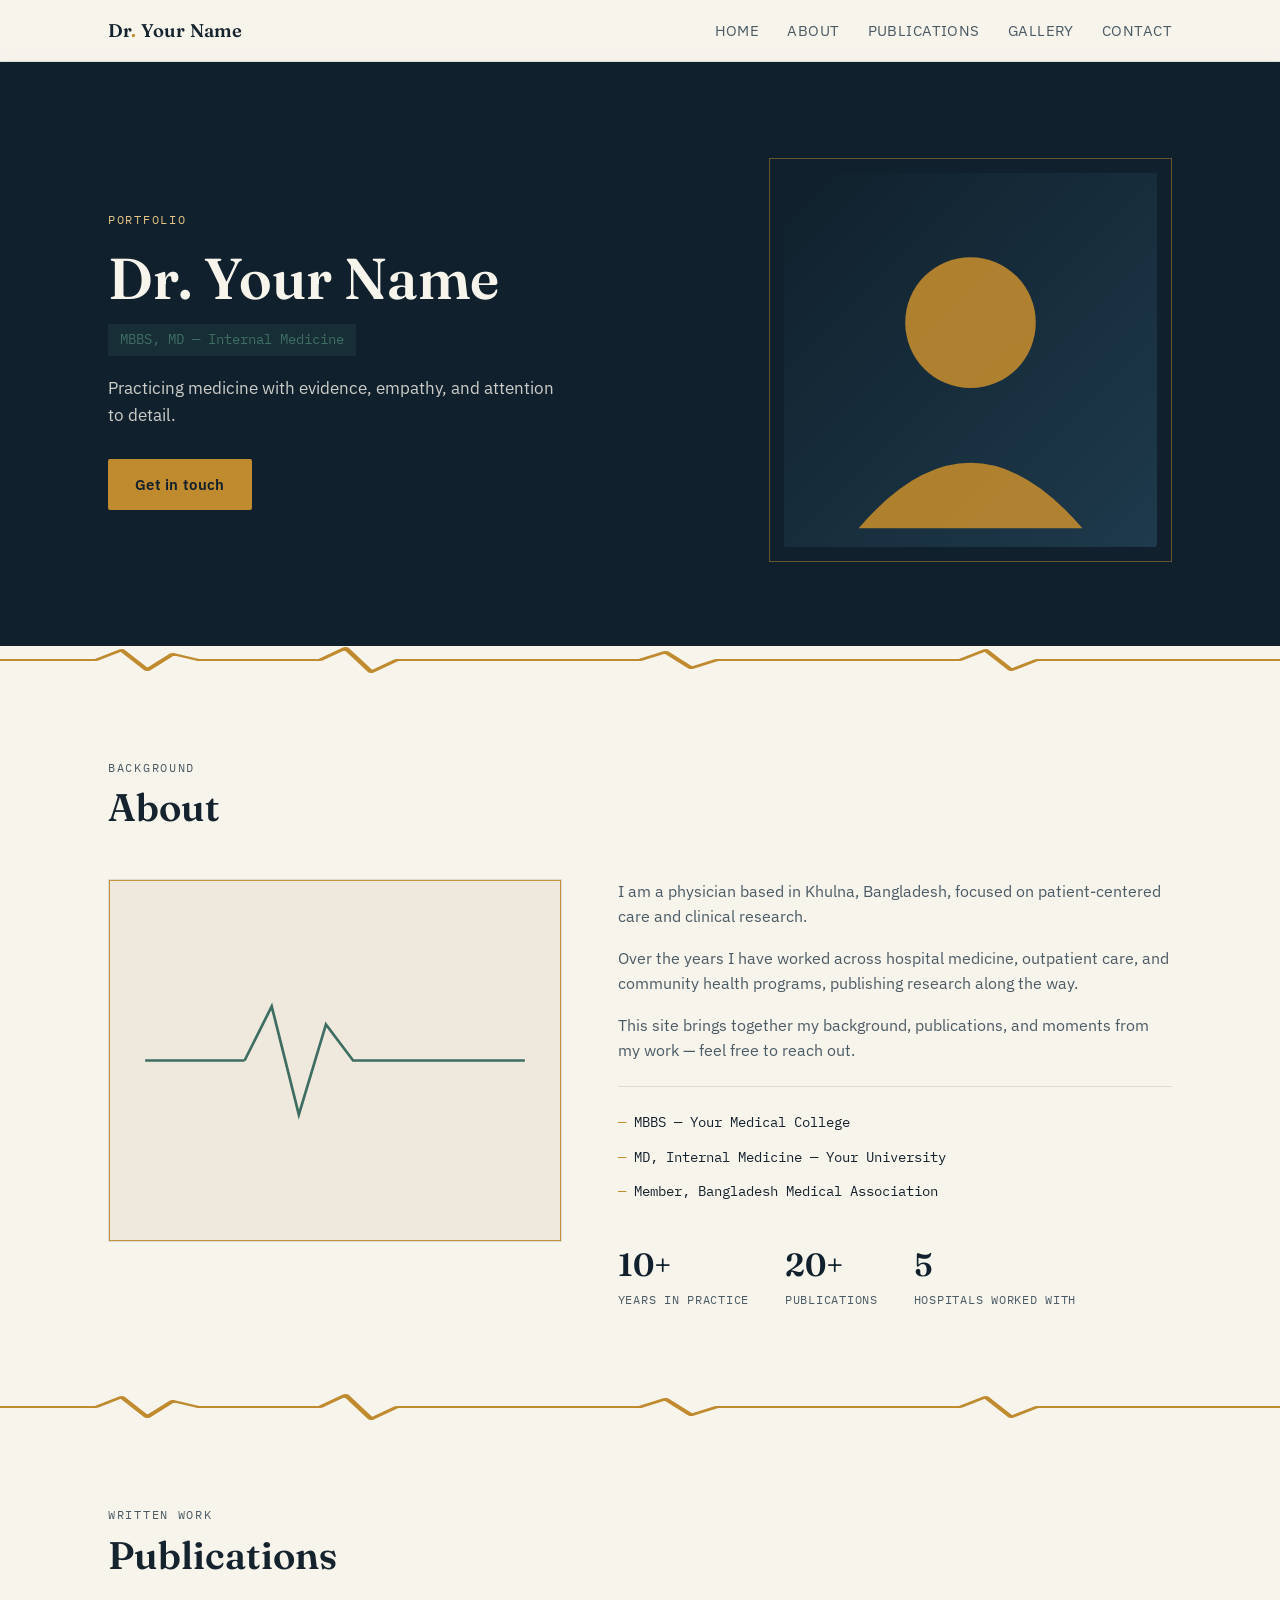
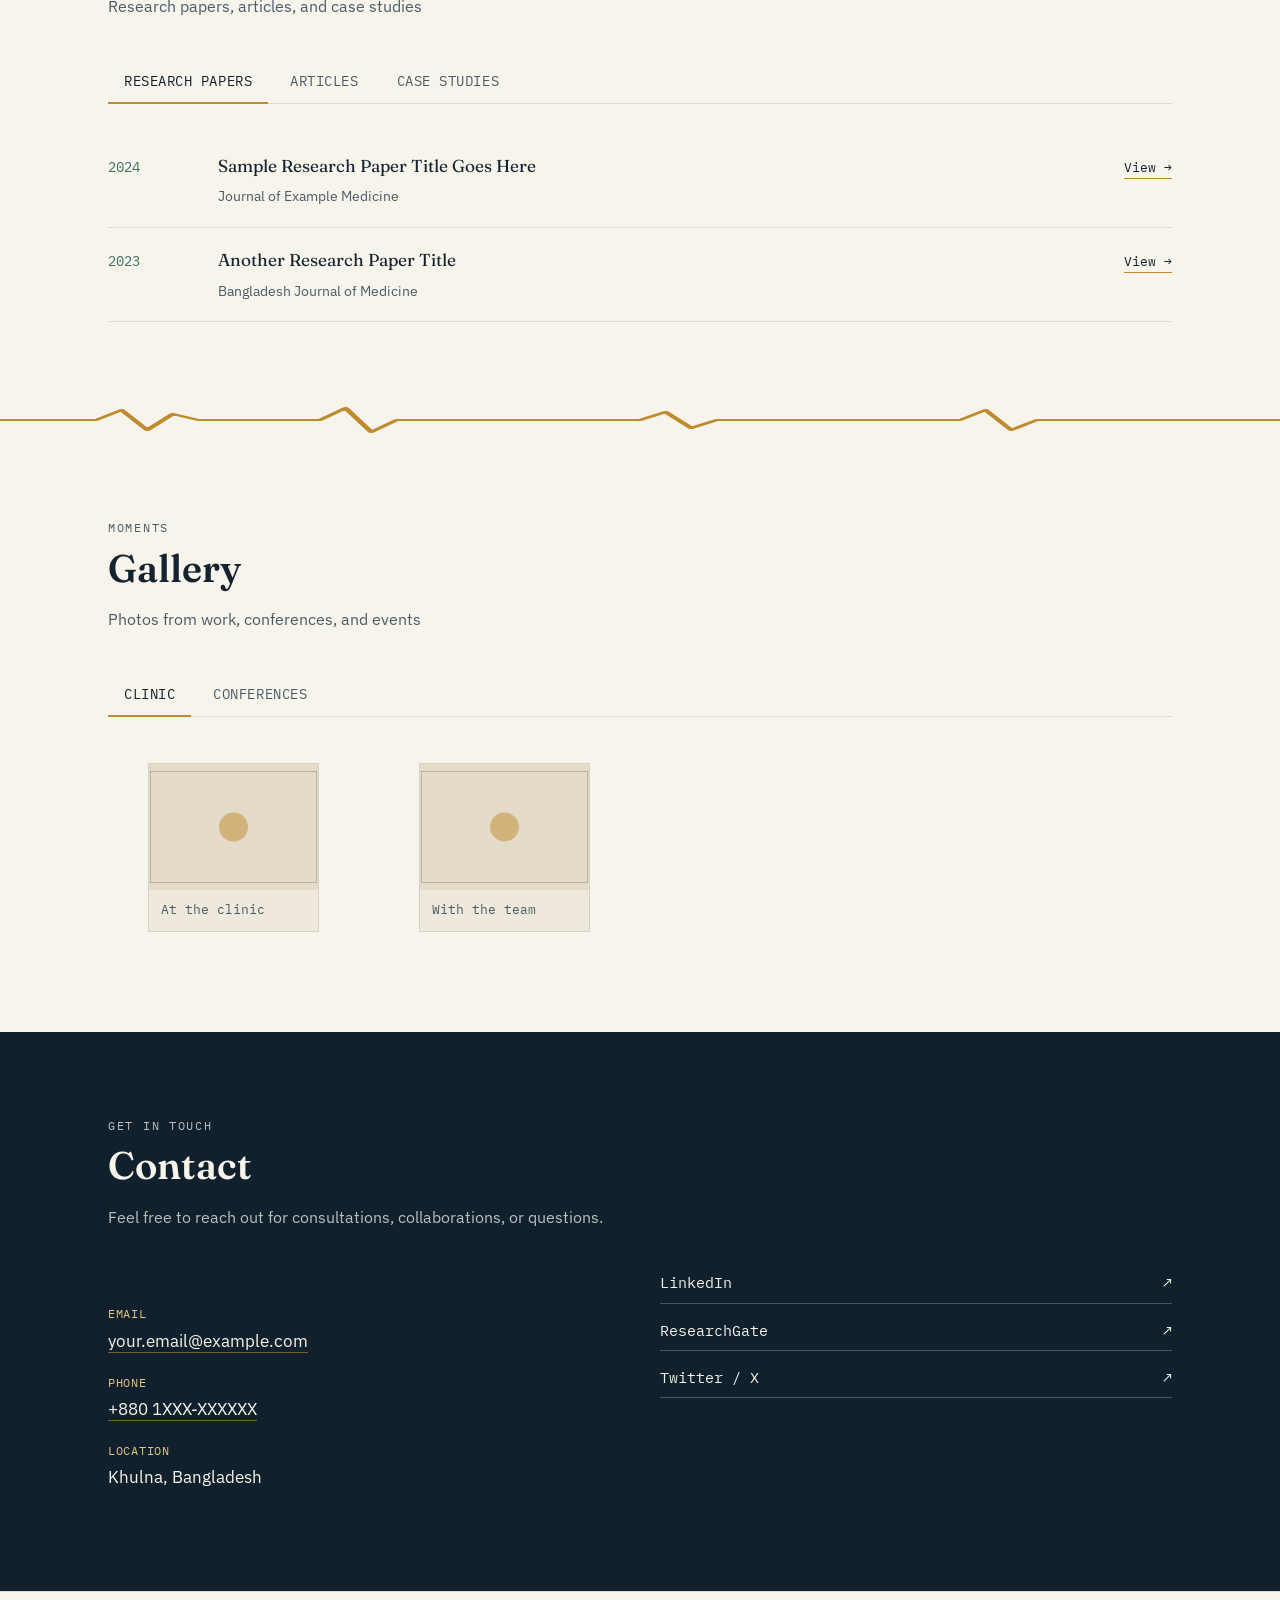
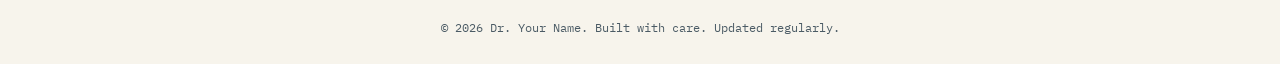
==== index.html @ ea88ba84 "Initial commit" ====
<!DOCTYPE html>
<html lang="en">
<head>
<meta charset="UTF-8">
<meta name="viewport" content="width=device-width, initial-scale=1.0">
<title>Doctor Portfolio</title>
<meta name="description" content="Personal portfolio — physician & researcher.">
<link rel="preconnect" href="https://fonts.googleapis.com">
<link rel="preconnect" href="https://fonts.gstatic.com" crossorigin>
<link href="https://fonts.googleapis.com/css2?family=Fraunces:wght@500;600;700&family=IBM+Plex+Sans:wght@400;500;600&family=IBM+Plex+Mono:wght@400;500&display=swap" rel="stylesheet">
<link rel="stylesheet" href="css/style.css">
</head>
<body>

<header class="site-header">
  <div class="nav-row wrap">
    <a href="#home" class="brand" id="brand-link">Dr<span>.</span> Portfolio</a>
    <button class="nav-toggle" id="nav-toggle" aria-label="Toggle menu">☰ Menu</button>
    <nav class="main-nav" id="main-nav">
      <ul id="main-nav-list"></ul>
    </nav>
  </div>
</header>

<main>

  <!-- HERO -->
  <section class="hero" id="home">
    <div class="wrap">
      <div>
        <p class="hero-eyebrow" id="hero-eyebrow"></p>
        <h1 id="hero-name"></h1>
        <span class="role" id="hero-role"></span>
        <p class="tagline" id="hero-tagline"></p>
        <a class="btn btn-gold" id="hero-cta" href="#contact"></a>
      </div>
      <div class="hero-photo-frame">
        <img id="hero-photo" src="" alt="">
      </div>
    </div>
  </section>
  <div class="ecg-slot"></div>

  <!-- ABOUT -->
  <section id="about">
    <div class="wrap">
      <div class="section-head">
        <p class="section-eyebrow">Background</p>
        <h2 id="about-heading"></h2>
      </div>
      <div class="about-grid">
        <img class="about-photo" id="about-photo" src="" alt="">
        <div>
          <div class="about-text" id="about-text"></div>
          <ul class="credentials" id="about-credentials"></ul>
          <div class="stats-row" id="about-stats"></div>
        </div>
      </div>
    </div>
  </section>
  <div class="ecg-slot"></div>

  <!-- PUBLICATIONS -->
  <section id="publications">
    <div class="wrap">
      <div class="section-head">
        <p class="section-eyebrow">Written work</p>
        <h2 id="publications-heading"></h2>
        <p id="publications-subheading"></p>
      </div>
      <div class="tabs" id="publications-tabs"></div>
      <div id="publications-panels"></div>
    </div>
  </section>
  <div class="ecg-slot"></div>

  <!-- GALLERY -->
  <section id="gallery">
    <div class="wrap">
      <div class="section-head">
        <p class="section-eyebrow">Moments</p>
        <h2 id="gallery-heading"></h2>
        <p id="gallery-subheading"></p>
      </div>
      <div class="tabs" id="gallery-tabs"></div>
      <div id="gallery-panels"></div>
    </div>
  </section>

  <!-- CONTACT -->
  <section class="contact-section" id="contact">
    <div class="wrap">
      <div class="section-head">
        <p class="section-eyebrow">Get in touch</p>
        <h2 id="contact-heading"></h2>
        <p id="contact-subheading"></p>
      </div>
      <div class="contact-grid">
        <dl class="contact-block" id="contact-details"></dl>
        <div class="social-links" id="contact-links"></div>
      </div>
    </div>
  </section>

</main>

<footer class="site-footer">
  <div class="wrap" id="footer-note"></div>
</footer>

<script src="js/content.js"></script>
<script src="js/main.js"></script>
</body>
</html>
---- css/style.css ----
/* ===================================================================
   TOKENS
   =================================================================== */
:root {
  --paper: #F7F4EC;
  --paper-dim: #EFE9DD;
  --ink: #14232E;
  --ink-soft: #4B5B65;
  --night: #10202C;
  --night-soft: #1E3A4C;
  --gold: #C08A2E;
  --gold-soft: #E4C486;
  --sage: #3E6E63;
  --line: rgba(20, 35, 46, 0.12);

  --font-display: "Fraunces", Georgia, "Times New Roman", serif;
  --font-body: "IBM Plex Sans", "Segoe UI", sans-serif;
  --font-mono: "IBM Plex Mono", "Courier New", monospace;

  --max-w: 1120px;
  --radius: 2px;
}

@media (prefers-reduced-motion: reduce) {
  * { animation-duration: 0.01ms !important; animation-iteration-count: 1 !important; transition-duration: 0.01ms !important; }
}

* { box-sizing: border-box; }
html { scroll-behavior: smooth; }
body {
  margin: 0;
  background: var(--paper);
  color: var(--ink);
  font-family: var(--font-body);
  font-size: 16px;
  line-height: 1.6;
}

img { max-width: 100%; display: block; }
a { color: inherit; }

.wrap {
  max-width: var(--max-w);
  margin: 0 auto;
  padding: 0 28px;
}

:focus-visible {
  outline: 2px solid var(--gold);
  outline-offset: 3px;
}

/* ===================================================================
   ECG SIGNATURE MOTIF (used as section divider)
   =================================================================== */
.ecg-divider {
  width: 100%;
  height: 28px;
  display: block;
}
.ecg-divider path {
  fill: none;
  stroke: var(--gold);
  stroke-width: 2;
  stroke-linecap: round;
  stroke-linejoin: round;
}

/* ===================================================================
   HEADER / NAV
   =================================================================== */
header.site-header {
  position: sticky;
  top: 0;
  z-index: 50;
  background: rgba(247, 244, 236, 0.92);
  backdrop-filter: blur(6px);
  border-bottom: 1px solid var(--line);
}
.nav-row {
  display: flex;
  align-items: center;
  justify-content: space-between;
  padding: 16px 28px;
}
.brand {
  font-family: var(--font-display);
  font-size: 1.15rem;
  font-weight: 600;
  letter-spacing: 0.01em;
  text-decoration: none;
  color: var(--ink);
}
.brand span { color: var(--gold); }

nav.main-nav ul {
  list-style: none;
  display: flex;
  gap: 28px;
  margin: 0;
  padding: 0;
}
nav.main-nav a {
  text-decoration: none;
  font-size: 0.92rem;
  letter-spacing: 0.03em;
  text-transform: uppercase;
  color: var(--ink-soft);
  position: relative;
  padding-bottom: 4px;
}
nav.main-nav a:hover,
nav.main-nav a:focus-visible {
  color: var(--ink);
}
nav.main-nav a::after {
  content: "";
  position: absolute;
  left: 0; right: 100%;
  bottom: 0;
  height: 2px;
  background: var(--gold);
  transition: right 0.25s ease;
}
nav.main-nav a:hover::after,
nav.main-nav a:focus-visible::after { right: 0; }

.nav-toggle {
  display: none;
  background: none;
  border: 1px solid var(--line);
  border-radius: var(--radius);
  padding: 8px 10px;
  font-family: var(--font-mono);
  cursor: pointer;
}

@media (max-width: 760px) {
  nav.main-nav { display: none; width: 100%; }
  nav.main-nav.open { display: block; }
  nav.main-nav ul { flex-direction: column; gap: 4px; padding: 12px 0; }
  .nav-row { flex-wrap: wrap; }
  .nav-toggle { display: inline-block; }
}

/* ===================================================================
   HERO
   =================================================================== */
.hero {
  background: var(--night);
  color: var(--paper);
  padding: 96px 0 84px;
  position: relative;
  overflow: hidden;
}
.hero .wrap {
  display: grid;
  grid-template-columns: 1.2fr 0.8fr;
  gap: 56px;
  align-items: center;
}
.hero-eyebrow {
  font-family: var(--font-mono);
  text-transform: uppercase;
  letter-spacing: 0.14em;
  font-size: 0.78rem;
  color: var(--gold-soft);
  margin: 0 0 18px;
}
.hero h1 {
  font-family: var(--font-display);
  font-size: clamp(2.4rem, 5vw, 3.6rem);
  line-height: 1.08;
  margin: 0 0 14px;
  font-weight: 600;
}
.hero .role {
  font-family: var(--font-mono);
  color: var(--sage);
  background: rgba(62, 110, 99, 0.18);
  display: inline-block;
  padding: 5px 12px;
  border-radius: var(--radius);
  font-size: 0.85rem;
  margin-bottom: 18px;
}
.hero p.tagline {
  font-size: 1.08rem;
  color: rgba(247, 244, 236, 0.82);
  max-width: 46ch;
  margin: 0 0 30px;
}
.btn {
  display: inline-block;
  font-family: var(--font-body);
  font-weight: 600;
  font-size: 0.92rem;
  letter-spacing: 0.02em;
  padding: 13px 26px;
  border-radius: var(--radius);
  text-decoration: none;
  border: 1px solid transparent;
  cursor: pointer;
  transition: transform 0.15s ease, background 0.15s ease;
}
.btn:hover { transform: translateY(-1px); }
.btn-gold {
  background: var(--gold);
  color: var(--night);
}
.btn-gold:hover { background: var(--gold-soft); }
.btn-outline {
  background: transparent;
  border-color: rgba(247,244,236,0.4);
  color: var(--paper);
}
.btn-outline:hover { border-color: var(--gold); color: var(--gold-soft); }

.hero-photo-frame {
  border: 1px solid rgba(192, 138, 46, 0.5);
  padding: 14px;
  position: relative;
}
.hero-photo-frame img { border-radius: var(--radius); width: 100%; }

/* ===================================================================
   SECTION SCAFFOLDING
   =================================================================== */
section { padding: 84px 0; }
.section-head { margin-bottom: 40px; max-width: 60ch; }
.section-eyebrow {
  font-family: var(--font-mono);
  text-transform: uppercase;
  letter-spacing: 0.14em;
  font-size: 0.76rem;
  color: var(--sage);
  margin: 0 0 10px;
}
.section-head h2 {
  font-family: var(--font-display);
  font-size: clamp(1.8rem, 3.4vw, 2.4rem);
  margin: 0 0 8px;
  font-weight: 600;
}
.section-head p { color: var(--ink-soft); margin: 0; }

/* ===================================================================
   ABOUT
   =================================================================== */
.about-grid {
  display: grid;
  grid-template-columns: 0.9fr 1.1fr;
  gap: 56px;
  align-items: start;
}
.about-photo { border: 1px solid var(--line); }
.about-text p { margin: 0 0 16px; color: var(--ink-soft); }
.credentials {
  list-style: none;
  margin: 22px 0 0;
  padding: 18px 0 0;
  border-top: 1px solid var(--line);
}
.credentials li {
  font-family: var(--font-mono);
  font-size: 0.88rem;
  padding: 6px 0;
  color: var(--ink);
}
.credentials li::before { content: "— "; color: var(--gold); }

.stats-row {
  display: flex;
  gap: 36px;
  margin-top: 30px;
  flex-wrap: wrap;
}
.stat .value {
  font-family: var(--font-display);
  font-size: 2rem;
  color: var(--night);
  font-weight: 600;
}
.stat .label {
  font-family: var(--font-mono);
  font-size: 0.76rem;
  text-transform: uppercase;
  letter-spacing: 0.06em;
  color: var(--ink-soft);
}

@media (max-width: 760px) {
  .about-grid, .hero .wrap { grid-template-columns: 1fr; }
  .hero-photo-frame { max-width: 280px; }
}

/* ===================================================================
   TABS (used for Publications + Gallery)
   =================================================================== */
.tabs {
  display: flex;
  gap: 6px;
  flex-wrap: wrap;
  border-bottom: 1px solid var(--line);
  margin-bottom: 30px;
}
.tab-btn {
  font-family: var(--font-mono);
  font-size: 0.85rem;
  text-transform: uppercase;
  letter-spacing: 0.04em;
  background: none;
  border: none;
  padding: 12px 16px;
  cursor: pointer;
  color: var(--ink-soft);
  border-bottom: 2px solid transparent;
  margin-bottom: -1px;
}
.tab-btn:hover { color: var(--ink); }
.tab-btn.active {
  color: var(--night);
  border-bottom-color: var(--gold);
}
.tab-panel { display: none; }
.tab-panel.active { display: block; animation: fadeIn 0.35s ease; }
@keyframes fadeIn { from { opacity: 0; transform: translateY(6px);} to { opacity: 1; transform: translateY(0);} }

/* ===================================================================
   PUBLICATIONS LIST
   =================================================================== */
.pub-list { list-style: none; margin: 0; padding: 0; }
.pub-item {
  display: grid;
  grid-template-columns: 90px 1fr auto;
  gap: 20px;
  align-items: baseline;
  padding: 18px 0;
  border-bottom: 1px solid var(--line);
}
.pub-year { font-family: var(--font-mono); color: var(--sage); font-size: 0.9rem; }
.pub-title { font-family: var(--font-display); font-size: 1.08rem; margin: 0 0 4px; }
.pub-journal { color: var(--ink-soft); font-size: 0.88rem; }
.pub-link {
  font-family: var(--font-mono);
  font-size: 0.8rem;
  text-decoration: none;
  color: var(--night);
  border-bottom: 1px solid var(--gold);
  white-space: nowrap;
}
@media (max-width: 620px) {
  .pub-item { grid-template-columns: 1fr; gap: 4px; }
}

/* ===================================================================
   GALLERY
   =================================================================== */
.gallery-grid {
  display: grid;
  grid-template-columns: repeat(auto-fill, minmax(230px, 1fr));
  gap: 20px;
}
.gallery-card {
  border: 1px solid var(--line);
  overflow: hidden;
  background: var(--paper-dim);
}
.gallery-card img { aspect-ratio: 4/3; object-fit: cover; width: 100%; }
.gallery-caption {
  font-family: var(--font-mono);
  font-size: 0.8rem;
  padding: 10px 12px;
  color: var(--ink-soft);
}

/* ===================================================================
   CONTACT
   =================================================================== */
.contact-section {
  background: var(--night);
  color: var(--paper);
}
.contact-section .section-eyebrow { color: var(--gold-soft); }
.contact-section .section-head p { color: rgba(247,244,236,0.75); }
.contact-grid {
  display: grid;
  grid-template-columns: 1fr 1fr;
  gap: 40px;
}
.contact-block dt {
  font-family: var(--font-mono);
  font-size: 0.76rem;
  text-transform: uppercase;
  letter-spacing: 0.06em;
  color: var(--gold-soft);
  margin-top: 18px;
}
.contact-block dd {
  margin: 4px 0 0;
  font-size: 1.05rem;
}
.contact-block a { text-decoration: none; border-bottom: 1px solid rgba(192,138,46,0.6); }
.social-links { display: flex; flex-direction: column; gap: 14px; }
.social-links a {
  text-decoration: none;
  font-family: var(--font-mono);
  font-size: 0.95rem;
  color: var(--paper);
  border-bottom: 1px solid rgba(247,244,236,0.25);
  padding-bottom: 8px;
  display: flex;
  justify-content: space-between;
}
.social-links a:hover { border-color: var(--gold); color: var(--gold-soft); }

@media (max-width: 700px) {
  .contact-grid { grid-template-columns: 1fr; }
}

/* ===================================================================
   FOOTER
   =================================================================== */
footer.site-footer {
  padding: 26px 0;
  text-align: center;
  font-family: var(--font-mono);
  font-size: 0.78rem;
  color: var(--ink-soft);
  border-top: 1px solid var(--line);
}
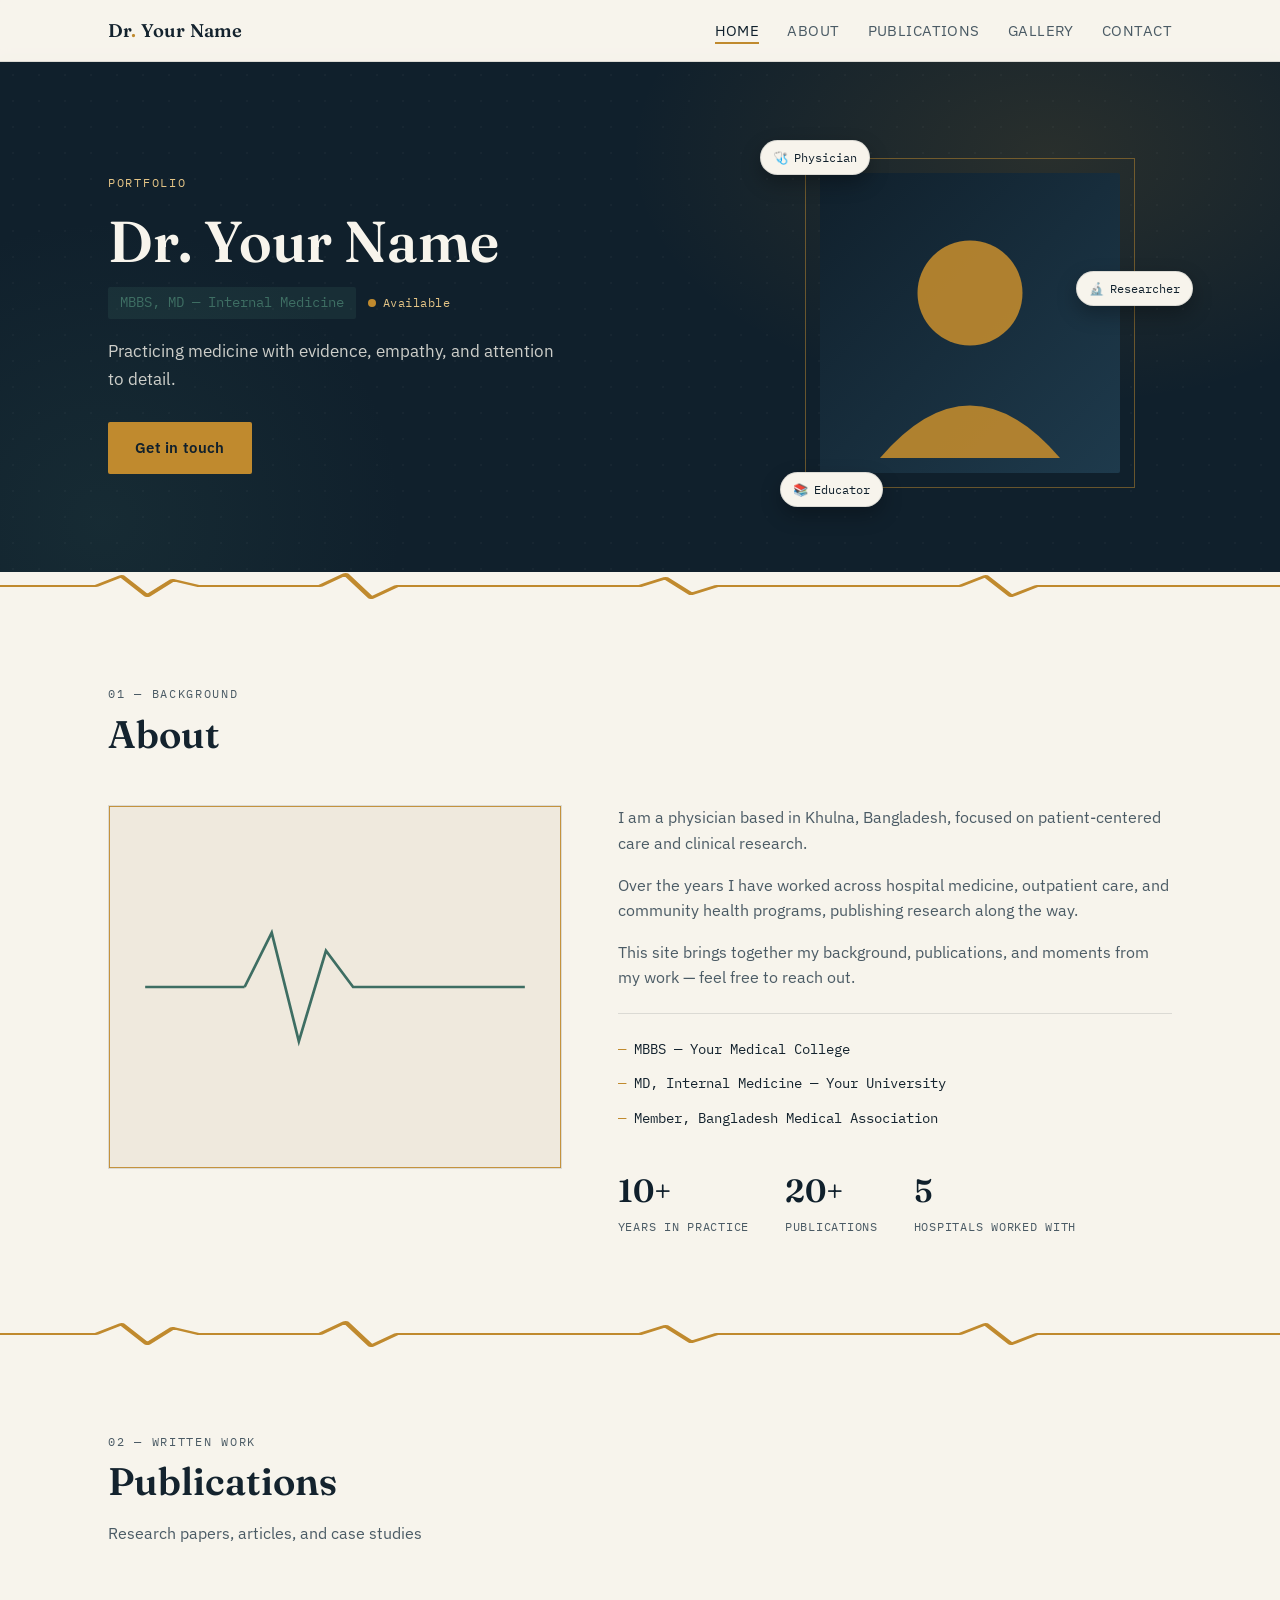
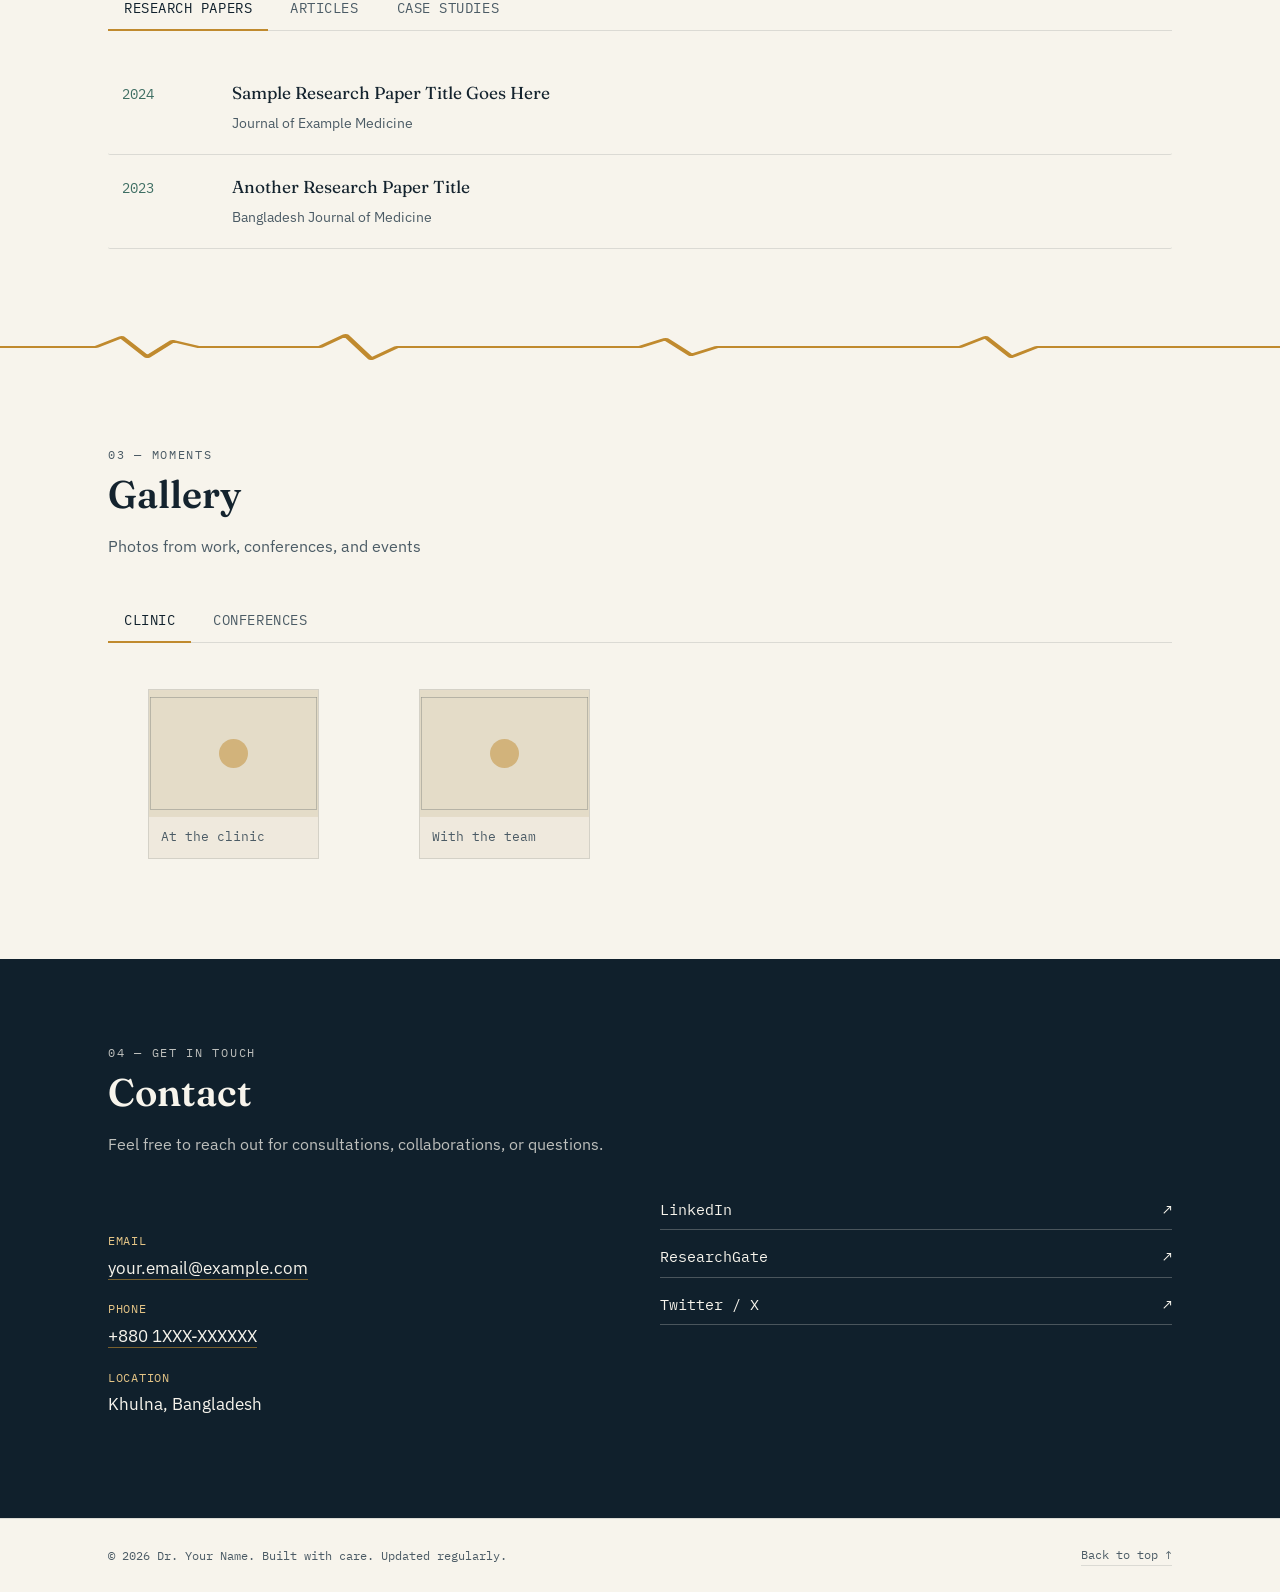
==== commit 0b3334c6: "new batch" ====
--- a/index.html
+++ b/index.html
@@ -7,8 +7,10 @@
 <meta name="description" content="Personal portfolio — physician & researcher.">
 <link rel="preconnect" href="https://fonts.googleapis.com">
 <link rel="preconnect" href="https://fonts.gstatic.com" crossorigin>
-<link href="https://fonts.googleapis.com/css2?family=Fraunces:wght@500;600;700&family=IBM+Plex+Sans:wght@400;500;600&family=IBM+Plex+Mono:wght@400;500&display=swap" rel="stylesheet">
+<link href="https://fonts.googleapis.com/css2?family=Fraunces:wght@500;600;700&family=Space+Grotesk:wght@500;600;700&family=IBM+Plex+Sans:wght@400;500;600&family=IBM+Plex+Mono:wght@400;500&display=swap" rel="stylesheet">
 <link rel="stylesheet" href="css/style.css">
+<script src="js/content.js"></script>
+<script src="js/themes.js"></script>
 </head>
 <body>
 
@@ -30,12 +32,16 @@
       <div>
         <p class="hero-eyebrow" id="hero-eyebrow"></p>
         <h1 id="hero-name"></h1>
-        <span class="role" id="hero-role"></span>
+        <div class="role-row">
+          <span class="role" id="hero-role"></span>
+          <span class="status-pill"><span class="status-dot"></span><span id="hero-status"></span></span>
+        </div>
         <p class="tagline" id="hero-tagline"></p>
         <a class="btn btn-gold" id="hero-cta" href="#contact"></a>
       </div>
       <div class="hero-photo-frame">
         <img id="hero-photo" src="" alt="">
+        <div class="hero-badges" id="hero-badges"></div>
       </div>
     </div>
   </section>
@@ -105,10 +111,12 @@
 </main>
 
 <footer class="site-footer">
-  <div class="wrap" id="footer-note"></div>
+  <div class="wrap footer-row">
+    <span id="footer-note"></span>
+    <a href="#home" class="back-to-top">Back to top ↑</a>
+  </div>
 </footer>
 
-<script src="js/content.js"></script>
 <script src="js/main.js"></script>
 </body>
 </html>
--- a/css/style.css
+++ b/css/style.css
@@ -124,6 +124,8 @@
 }
 nav.main-nav a:hover::after,
 nav.main-nav a:focus-visible::after { right: 0; }
+nav.main-nav a.active { color: var(--night); }
+nav.main-nav a.active::after { right: 0; background: var(--gold); }
 
 .nav-toggle {
   display: none;
@@ -147,12 +149,25 @@
    HERO
    =================================================================== */
 .hero {
-  background: var(--night);
+  background:
+    radial-gradient(ellipse 700px 420px at 82% 18%, rgba(192,138,46,0.14), transparent 60%),
+    radial-gradient(ellipse 500px 500px at 8% 90%, rgba(62,110,99,0.14), transparent 60%),
+    var(--night);
   color: var(--paper);
   padding: 96px 0 84px;
   position: relative;
   overflow: hidden;
 }
+.hero::before {
+  content: "";
+  position: absolute;
+  inset: 0;
+  background-image: radial-gradient(rgba(247,244,236,0.06) 1px, transparent 1px);
+  background-size: 26px 26px;
+  pointer-events: none;
+  opacity: 0.5;
+}
+.hero .wrap { position: relative; z-index: 1; }
 .hero .wrap {
   display: grid;
   grid-template-columns: 1.2fr 0.8fr;
@@ -174,6 +189,13 @@
   margin: 0 0 14px;
   font-weight: 600;
 }
+.role-row {
+  display: flex;
+  align-items: center;
+  gap: 12px;
+  flex-wrap: wrap;
+  margin-bottom: 18px;
+}
 .hero .role {
   font-family: var(--font-mono);
   color: var(--sage);
@@ -182,7 +204,28 @@
   padding: 5px 12px;
   border-radius: var(--radius);
   font-size: 0.85rem;
-  margin-bottom: 18px;
+}
+.status-pill {
+  display: inline-flex;
+  align-items: center;
+  gap: 7px;
+  font-family: var(--font-mono);
+  font-size: 0.78rem;
+  letter-spacing: 0.04em;
+  color: var(--gold-soft);
+}
+.status-dot {
+  width: 8px;
+  height: 8px;
+  border-radius: 50%;
+  background: var(--gold);
+  box-shadow: 0 0 0 0 rgba(192, 138, 46, 0.6);
+  animation: pulseDot 2s infinite;
+}
+@keyframes pulseDot {
+  0% { box-shadow: 0 0 0 0 rgba(192, 138, 46, 0.55); }
+  70% { box-shadow: 0 0 0 8px rgba(192, 138, 46, 0); }
+  100% { box-shadow: 0 0 0 0 rgba(192, 138, 46, 0); }
 }
 .hero p.tagline {
   font-size: 1.08rem;
@@ -220,8 +263,56 @@
   border: 1px solid rgba(192, 138, 46, 0.5);
   padding: 14px;
   position: relative;
+  margin: 0 auto;
+  max-width: 340px;
 }
 .hero-photo-frame img { border-radius: var(--radius); width: 100%; }
+
+.hero-badges { position: absolute; inset: 0; pointer-events: none; }
+.floating-badge {
+  position: absolute;
+  display: inline-flex;
+  align-items: center;
+  gap: 6px;
+  background: var(--paper);
+  color: var(--night);
+  font-family: var(--font-mono);
+  font-size: 0.76rem;
+  padding: 7px 12px;
+  border-radius: 999px;
+  border: 1px solid var(--line);
+  box-shadow: 0 8px 20px rgba(0,0,0,0.28);
+  animation: floatBadge 4.5s ease-in-out infinite;
+  animation-delay: calc(var(--i) * 0.4s);
+  white-space: nowrap;
+}
+.fb-0 { top: -6%; left: -14%; }
+.fb-1 { top: 34%; right: -18%; }
+.fb-2 { bottom: -6%; left: -8%; }
+.fb-3 { bottom: 30%; right: -20%; }
+@keyframes floatBadge {
+  0%, 100% { transform: translateY(0); }
+  50% { transform: translateY(-8px); }
+}
+@media (max-width: 760px) {
+  .floating-badge { display: none; }
+}
+
+/* ===================================================================
+   SCROLL REVEAL
+   =================================================================== */
+.reveal {
+  opacity: 0;
+  transform: translateY(22px);
+  transition: opacity 0.6s ease, transform 0.6s ease;
+}
+.reveal.reveal-in {
+  opacity: 1;
+  transform: translateY(0);
+}
+@media (prefers-reduced-motion: reduce) {
+  .reveal { opacity: 1; transform: none; transition: none; }
+}
 
 /* ===================================================================
    SECTION SCAFFOLDING
@@ -335,12 +426,19 @@
   grid-template-columns: 90px 1fr auto;
   gap: 20px;
   align-items: baseline;
-  padding: 18px 0;
+  padding: 18px 14px;
   border-bottom: 1px solid var(--line);
+  border-radius: var(--radius);
+  transition: background 0.2s ease, transform 0.2s ease;
+}
+.pub-item:hover {
+  background: var(--paper-dim);
+  transform: translateX(4px);
 }
 .pub-year { font-family: var(--font-mono); color: var(--sage); font-size: 0.9rem; }
 .pub-title { font-family: var(--font-display); font-size: 1.08rem; margin: 0 0 4px; }
 .pub-journal { color: var(--ink-soft); font-size: 0.88rem; }
+.pub-actions { display: flex; gap: 14px; align-items: center; }
 .pub-link {
   font-family: var(--font-mono);
   font-size: 0.8rem;
@@ -349,8 +447,17 @@
   border-bottom: 1px solid var(--gold);
   white-space: nowrap;
 }
+.pub-pdf {
+  background: var(--gold);
+  color: var(--paper);
+  padding: 5px 10px;
+  border-radius: var(--radius);
+  border-bottom: none;
+}
+.pub-pdf:hover { background: var(--gold-soft); }
 @media (max-width: 620px) {
-  .pub-item { grid-template-columns: 1fr; gap: 4px; }
+  .pub-item { grid-template-columns: 1fr; gap: 6px; }
+  .pub-actions { flex-wrap: wrap; }
 }
 
 /* ===================================================================
@@ -365,8 +472,19 @@
   border: 1px solid var(--line);
   overflow: hidden;
   background: var(--paper-dim);
-}
-.gallery-card img { aspect-ratio: 4/3; object-fit: cover; width: 100%; }
+  transition: transform 0.25s ease, box-shadow 0.25s ease;
+}
+.gallery-card:hover {
+  transform: translateY(-5px);
+  box-shadow: 0 14px 26px rgba(16, 32, 44, 0.16);
+}
+.gallery-card img {
+  aspect-ratio: 4/3;
+  object-fit: cover;
+  width: 100%;
+  transition: transform 0.4s ease;
+}
+.gallery-card:hover img { transform: scale(1.05); }
 .gallery-caption {
   font-family: var(--font-mono);
   font-size: 0.8rem;
@@ -423,9 +541,22 @@
    =================================================================== */
 footer.site-footer {
   padding: 26px 0;
-  text-align: center;
   font-family: var(--font-mono);
   font-size: 0.78rem;
   color: var(--ink-soft);
   border-top: 1px solid var(--line);
 }
+.footer-row {
+  display: flex;
+  justify-content: space-between;
+  align-items: center;
+  flex-wrap: wrap;
+  gap: 10px;
+}
+.back-to-top {
+  text-decoration: none;
+  color: var(--ink-soft);
+  border-bottom: 1px solid var(--line);
+  transition: color 0.2s ease, border-color 0.2s ease;
+}
+.back-to-top:hover { color: var(--gold); border-color: var(--gold); }
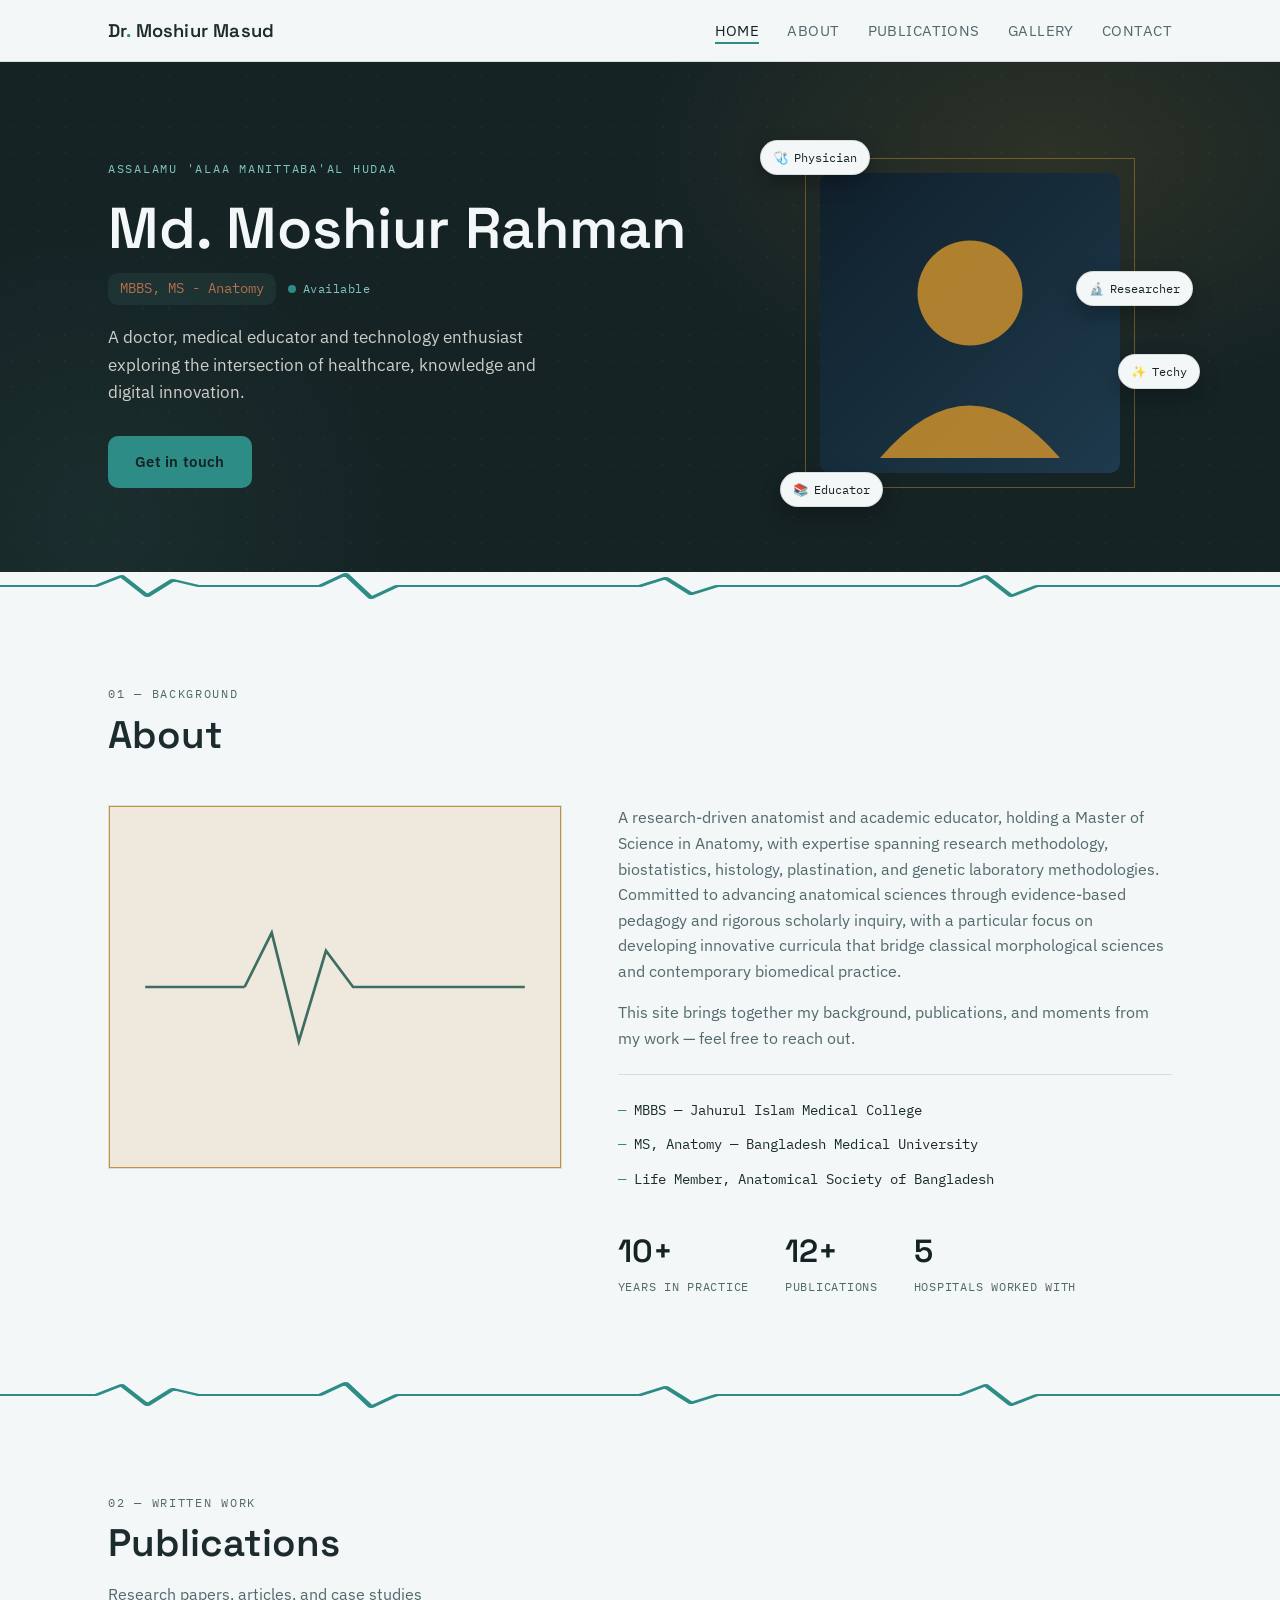
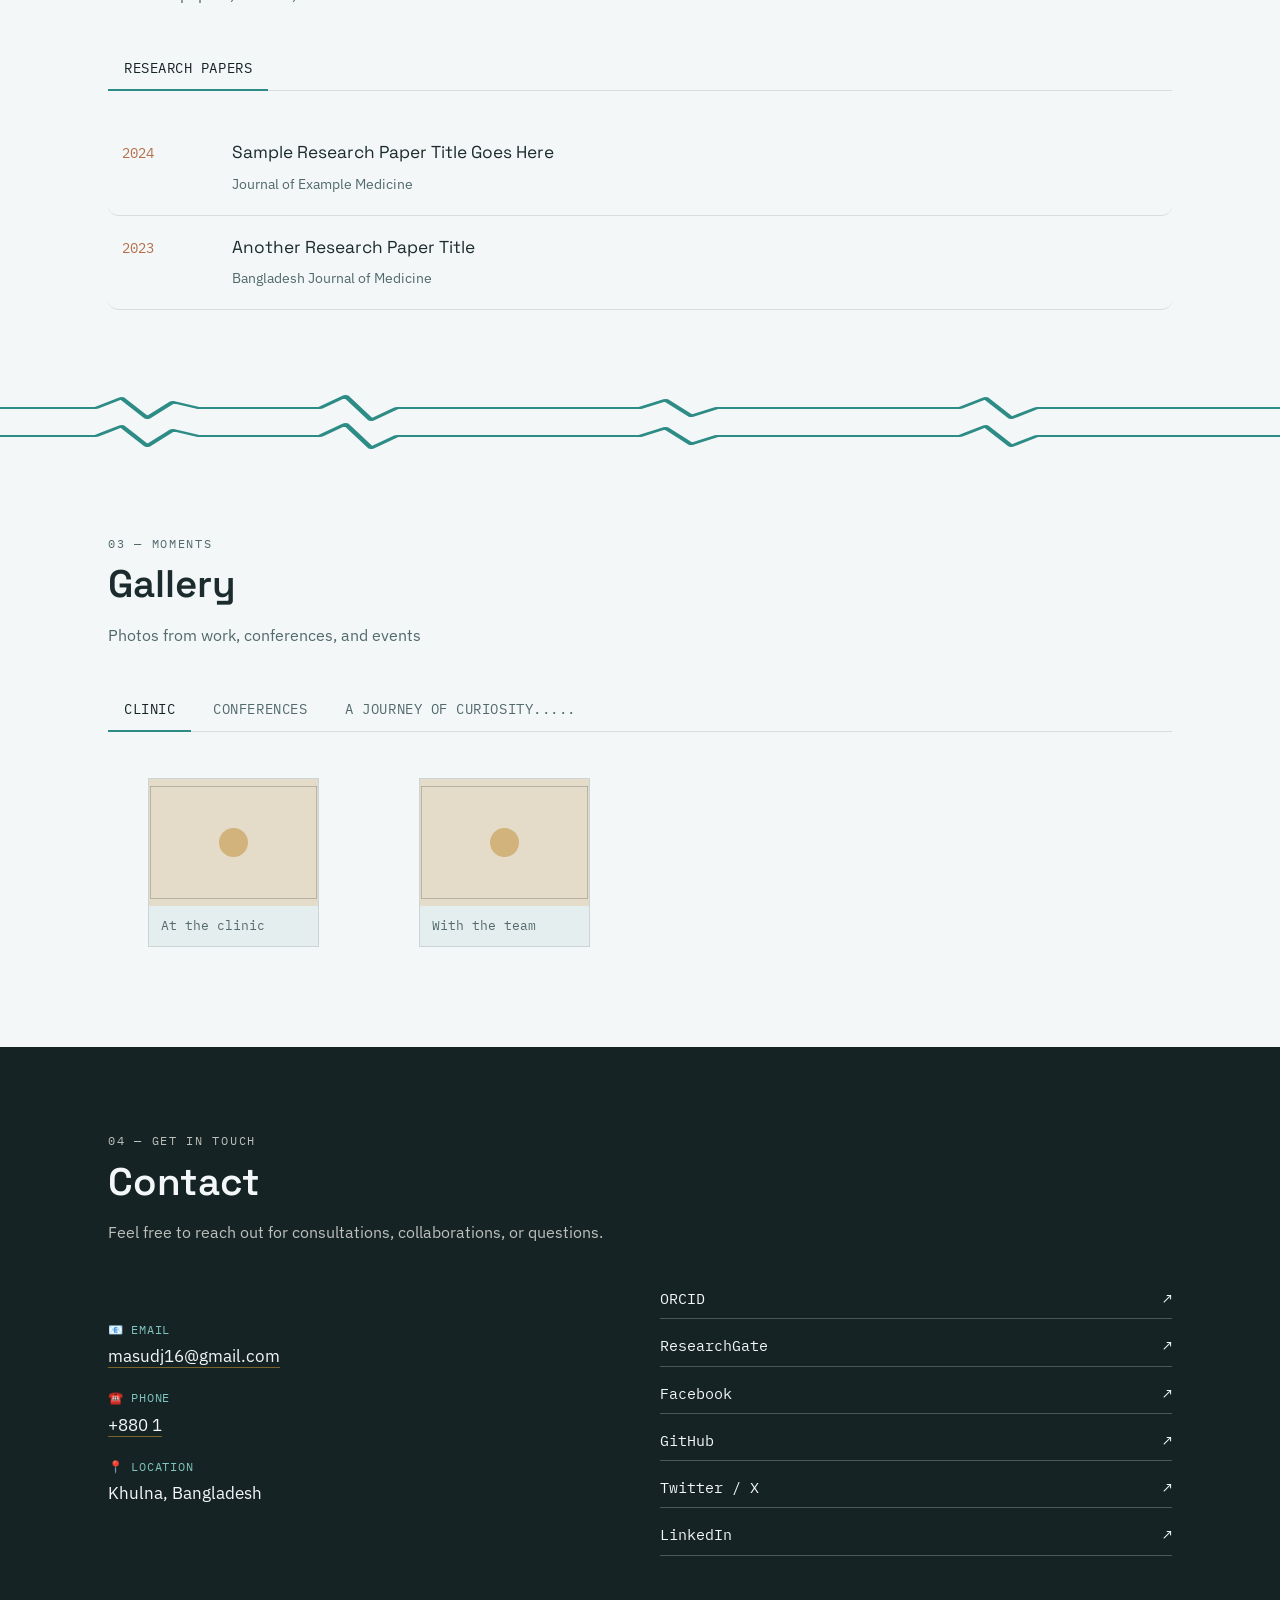
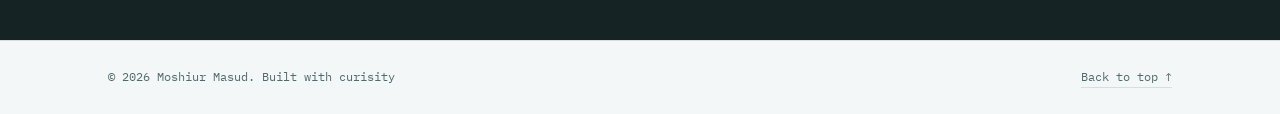
==== commit 15da0b5f: "new batch" ====
--- a/index.html
+++ b/index.html
@@ -7,10 +7,11 @@
 <meta name="description" content="Personal portfolio — physician & researcher.">
 <link rel="preconnect" href="https://fonts.googleapis.com">
 <link rel="preconnect" href="https://fonts.gstatic.com" crossorigin>
-<link href="https://fonts.googleapis.com/css2?family=Fraunces:wght@500;600;700&family=Space+Grotesk:wght@500;600;700&family=IBM+Plex+Sans:wght@400;500;600&family=IBM+Plex+Mono:wght@400;500&display=swap" rel="stylesheet">
+<link href="https://fonts.googleapis.com/css2?family=Fraunces:wght@500;600;700&family=Playfair+Display:wght@600;700;800&family=Cormorant+Garamond:wght@600;700&family=Space+Grotesk:wght@500;600;700&family=Inter:wght@400;500;600;700&family=Syne:wght@600;700;800&family=IBM+Plex+Sans:wght@400;500;600&family=IBM+Plex+Mono:wght@400;500&display=swap" rel="stylesheet">
 <link rel="stylesheet" href="css/style.css">
 <script src="js/content.js"></script>
 <script src="js/themes.js"></script>
+<script src="js/fonts.js"></script>
 </head>
 <body>
 
@@ -80,6 +81,19 @@
   </section>
   <div class="ecg-slot"></div>
 
+  <!-- APPS -->
+  <section id="apps">
+    <div class="wrap">
+      <div class="section-head">
+        <p class="section-eyebrow">Built by me</p>
+        <h2 id="apps-heading"></h2>
+        <p id="apps-subheading"></p>
+      </div>
+      <div class="apps-grid" id="apps-grid"></div>
+    </div>
+  </section>
+  <div class="ecg-slot"></div>
+
   <!-- GALLERY -->
   <section id="gallery">
     <div class="wrap">
--- a/css/style.css
+++ b/css/style.css
@@ -73,7 +73,7 @@
   position: sticky;
   top: 0;
   z-index: 50;
-  background: rgba(247, 244, 236, 0.92);
+  background: color-mix(in srgb, var(--paper) 92%, transparent);
   backdrop-filter: blur(6px);
   border-bottom: 1px solid var(--line);
 }
@@ -162,7 +162,7 @@
   content: "";
   position: absolute;
   inset: 0;
-  background-image: radial-gradient(rgba(247,244,236,0.06) 1px, transparent 1px);
+  background-image: radial-gradient(rgba(255,255,255,0.06) 1px, transparent 1px);
   background-size: 26px 26px;
   pointer-events: none;
   opacity: 0.5;
@@ -246,6 +246,7 @@
   cursor: pointer;
   transition: transform 0.15s ease, background 0.15s ease;
 }
+.btn-icon { margin-right: 8px; }
 .btn:hover { transform: translateY(-1px); }
 .btn-gold {
   background: var(--gold);
@@ -297,6 +298,98 @@
 @media (max-width: 760px) {
   .floating-badge { display: none; }
 }
+
+/* ===================================================================
+   APPS
+   =================================================================== */
+.apps-grid {
+  display: grid;
+  grid-template-columns: repeat(auto-fill, minmax(260px, 1fr));
+  gap: 22px;
+}
+.app-card {
+  border: 1px solid var(--line);
+  padding: 22px;
+  background: var(--paper-dim);
+  display: flex;
+  flex-direction: column;
+  gap: 14px;
+  transition: transform 0.2s ease, box-shadow 0.2s ease;
+}
+.app-card:hover {
+  transform: translateY(-4px);
+  box-shadow: 0 16px 28px rgba(16, 32, 44, 0.14);
+}
+.app-card-top {
+  display: flex;
+  align-items: center;
+  gap: 14px;
+}
+.app-icon {
+  width: 56px;
+  height: 56px;
+  border-radius: var(--radius);
+  object-fit: cover;
+  flex-shrink: 0;
+}
+.app-name {
+  font-family: var(--font-display);
+  font-size: 1.1rem;
+  font-weight: 600;
+  margin: 0;
+  color: var(--ink);
+}
+.app-platform {
+  font-family: var(--font-mono);
+  font-size: 0.74rem;
+  text-transform: uppercase;
+  letter-spacing: 0.05em;
+  color: var(--sage);
+  margin: 3px 0 0;
+}
+.app-tagline {
+  color: var(--ink-soft);
+  font-size: 0.92rem;
+  margin: 0;
+  flex-grow: 1;
+}
+.app-meta-row {
+  display: flex;
+  align-items: center;
+  gap: 10px;
+  flex-wrap: wrap;
+  font-size: 0.85rem;
+}
+.app-stars {
+  color: var(--gold);
+  letter-spacing: 1px;
+}
+.app-rating-count {
+  font-family: var(--font-mono);
+  font-size: 0.78rem;
+  color: var(--ink-soft);
+}
+.app-price {
+  margin-left: auto;
+  font-family: var(--font-mono);
+  font-size: 0.78rem;
+  background: rgba(62,110,99,0.16);
+  color: var(--sage);
+  padding: 3px 9px;
+  border-radius: 999px;
+}
+.app-actions {
+  display: flex;
+  gap: 10px;
+  flex-wrap: wrap;
+}
+.app-btn { padding: 9px 16px; font-size: 0.84rem; }
+.btn-outline-dark {
+  background: transparent;
+  border: 1px solid var(--line);
+  color: var(--ink);
+}
+.btn-outline-dark:hover { border-color: var(--gold); color: var(--gold); }
 
 /* ===================================================================
    SCROLL REVEAL
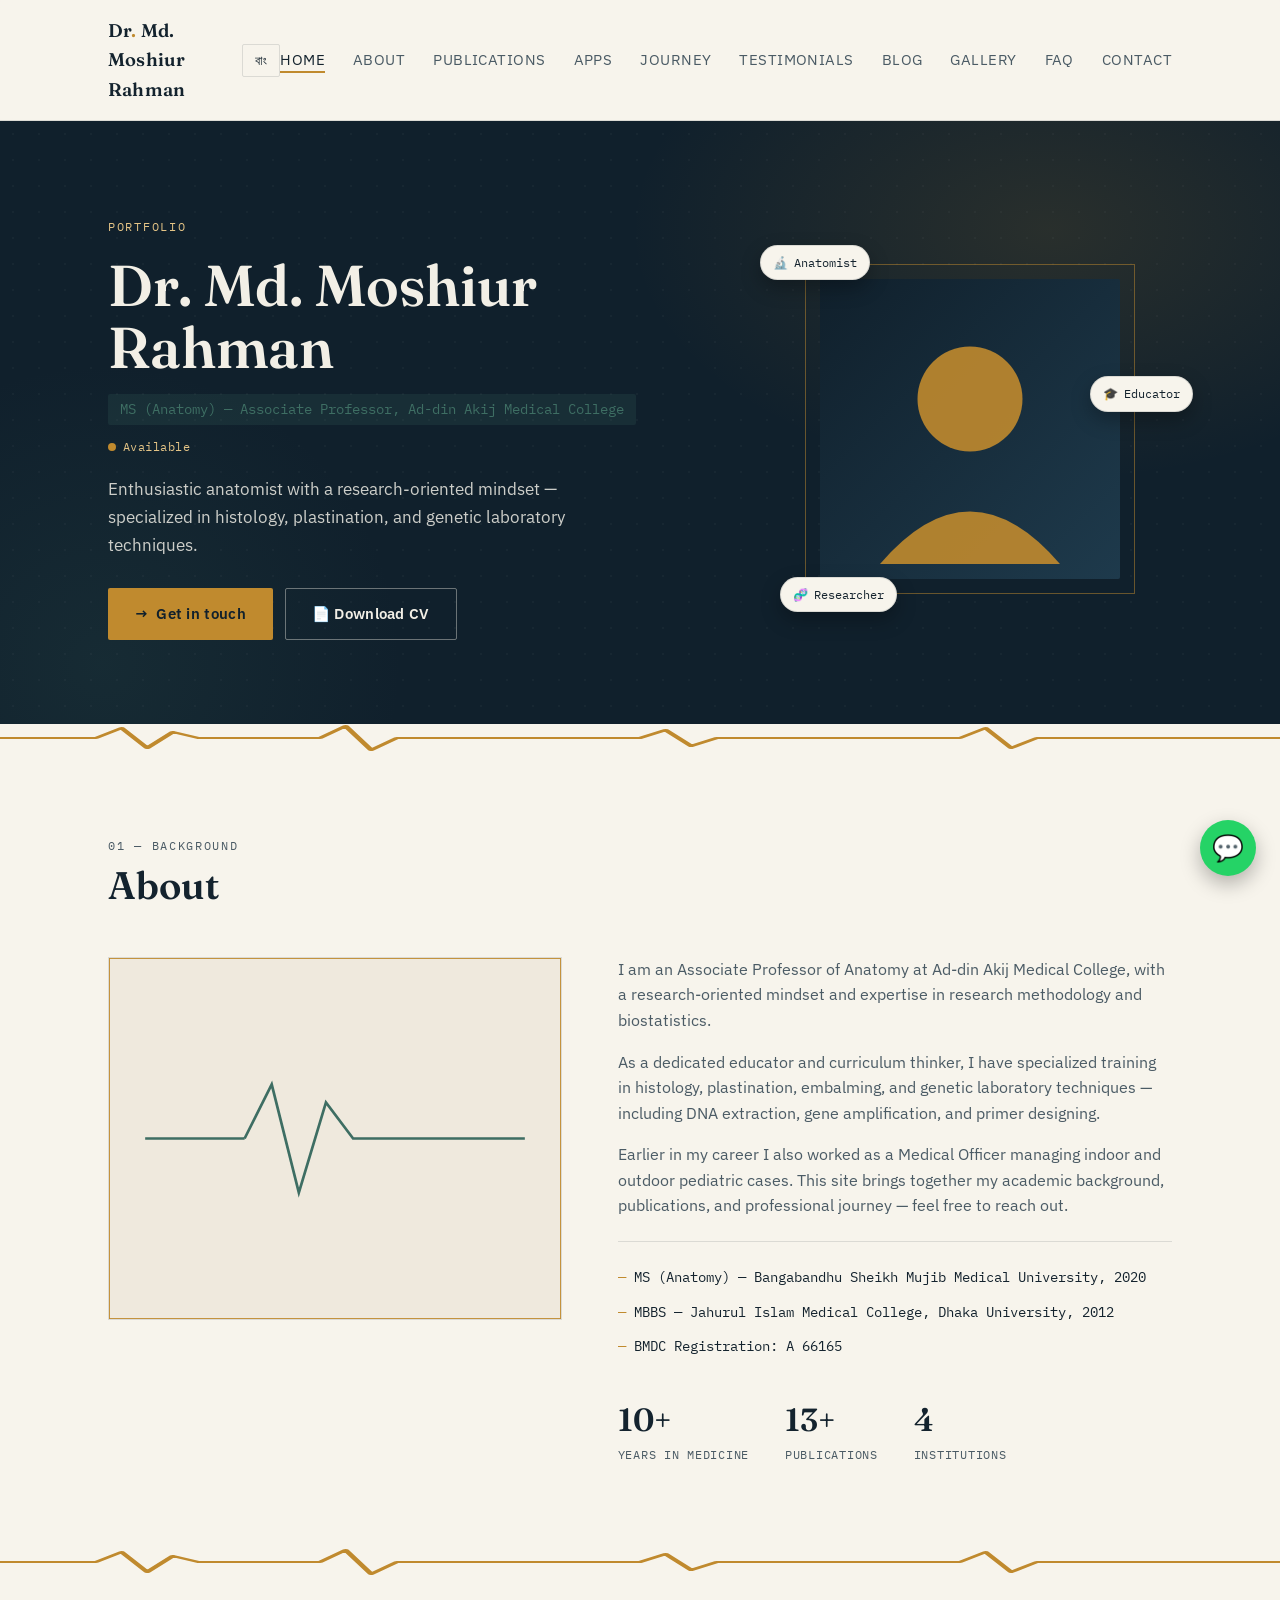
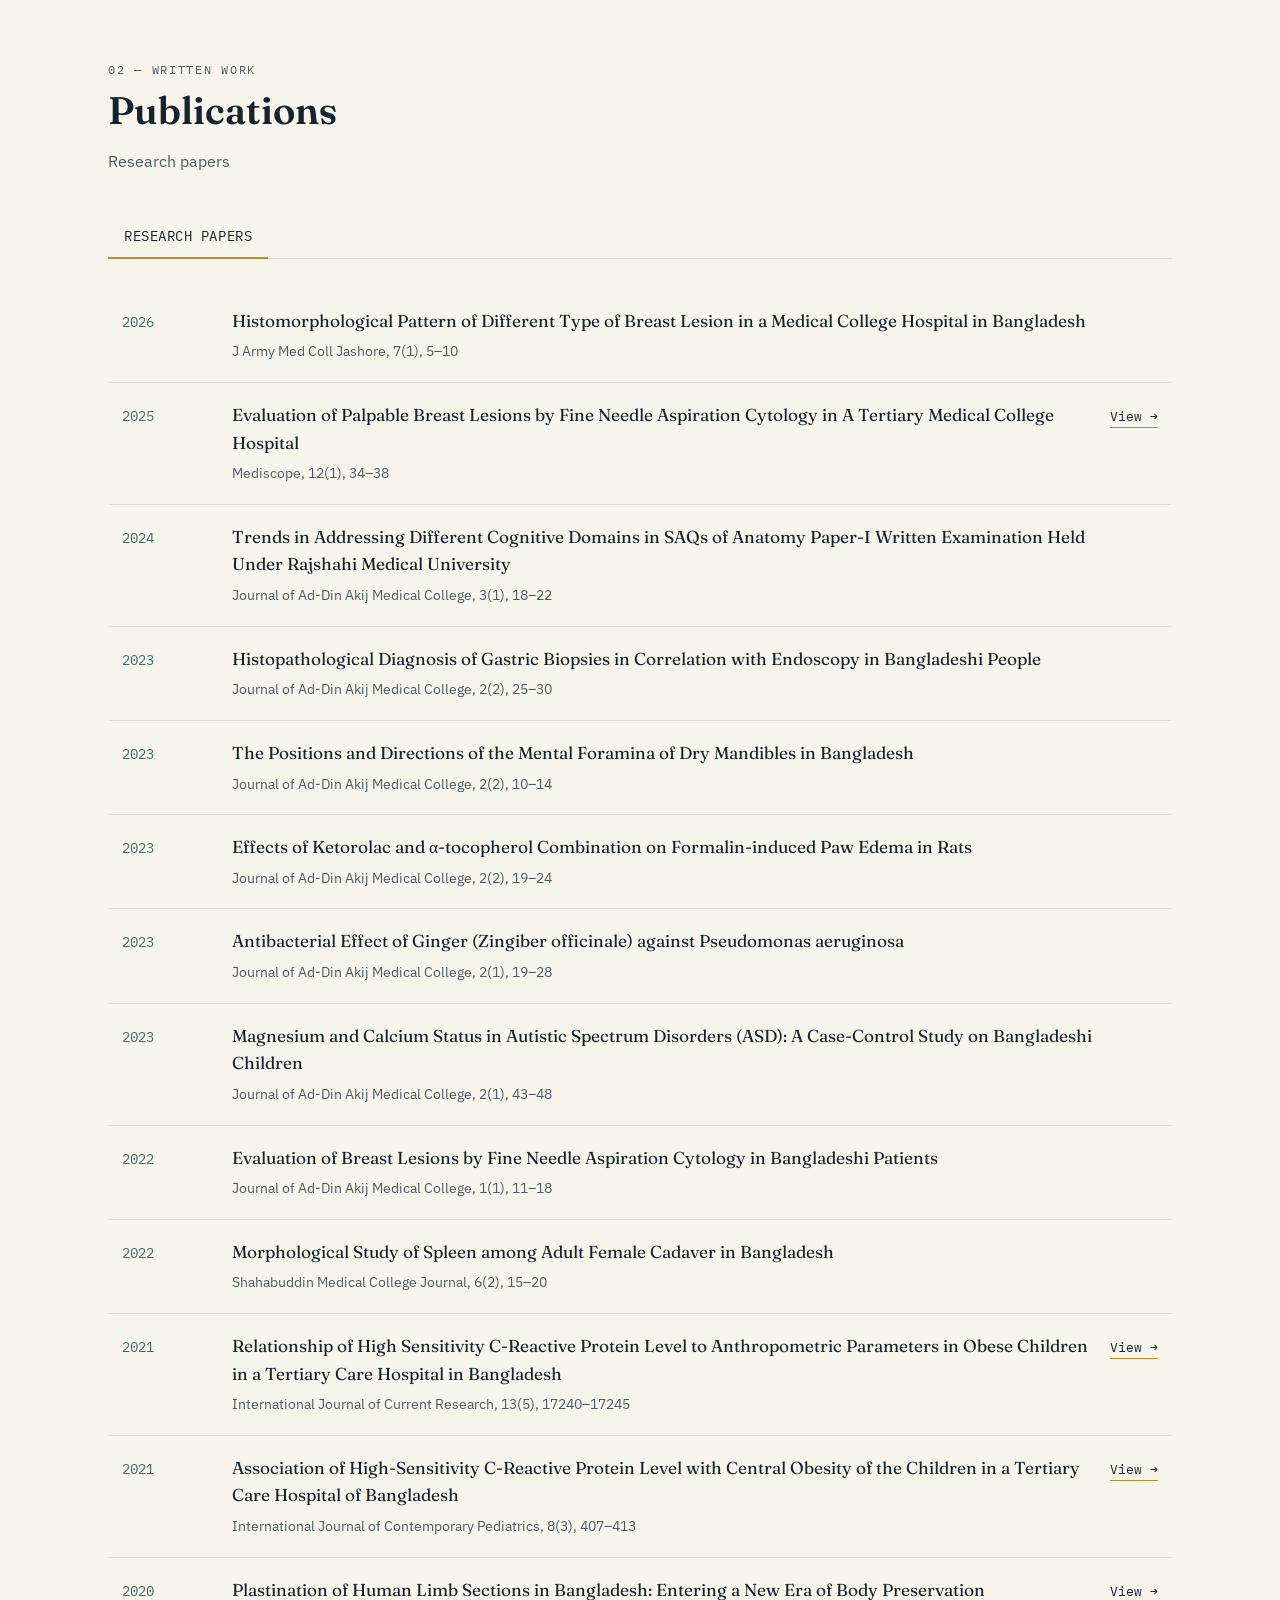
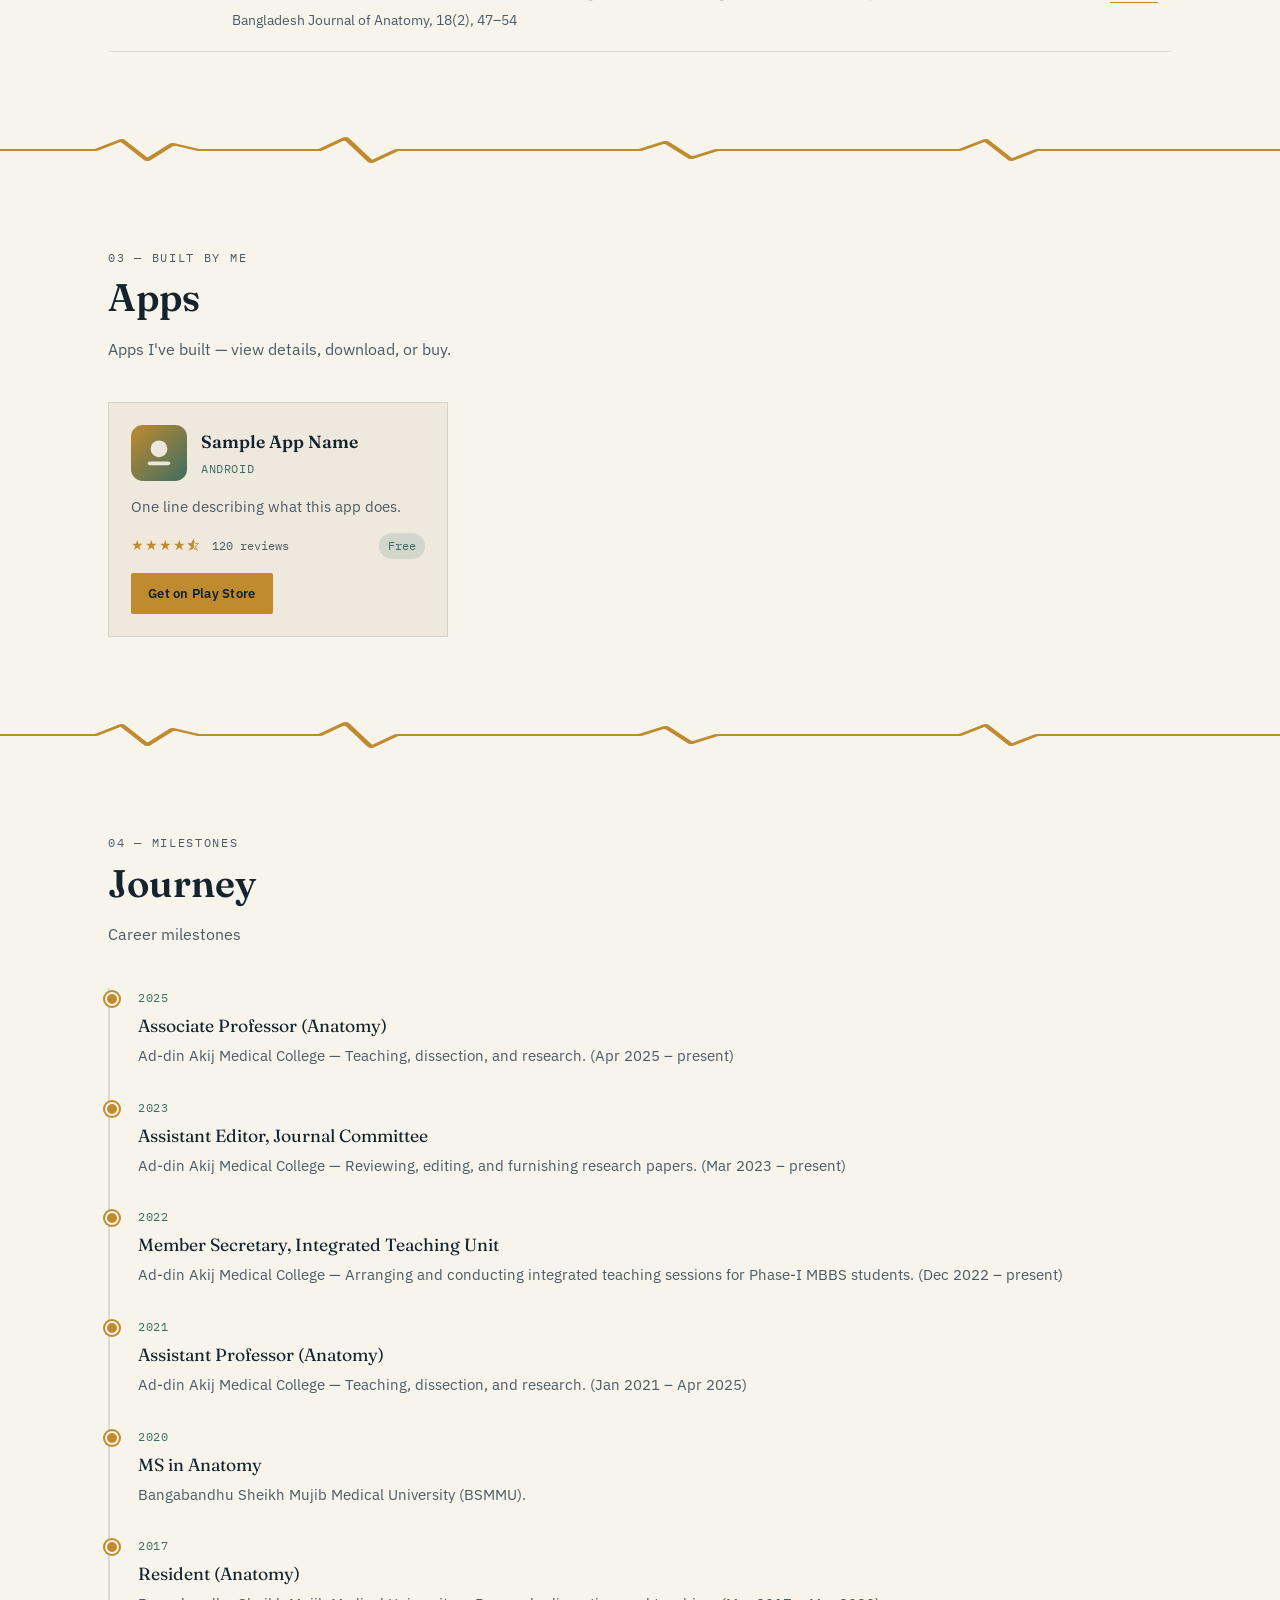
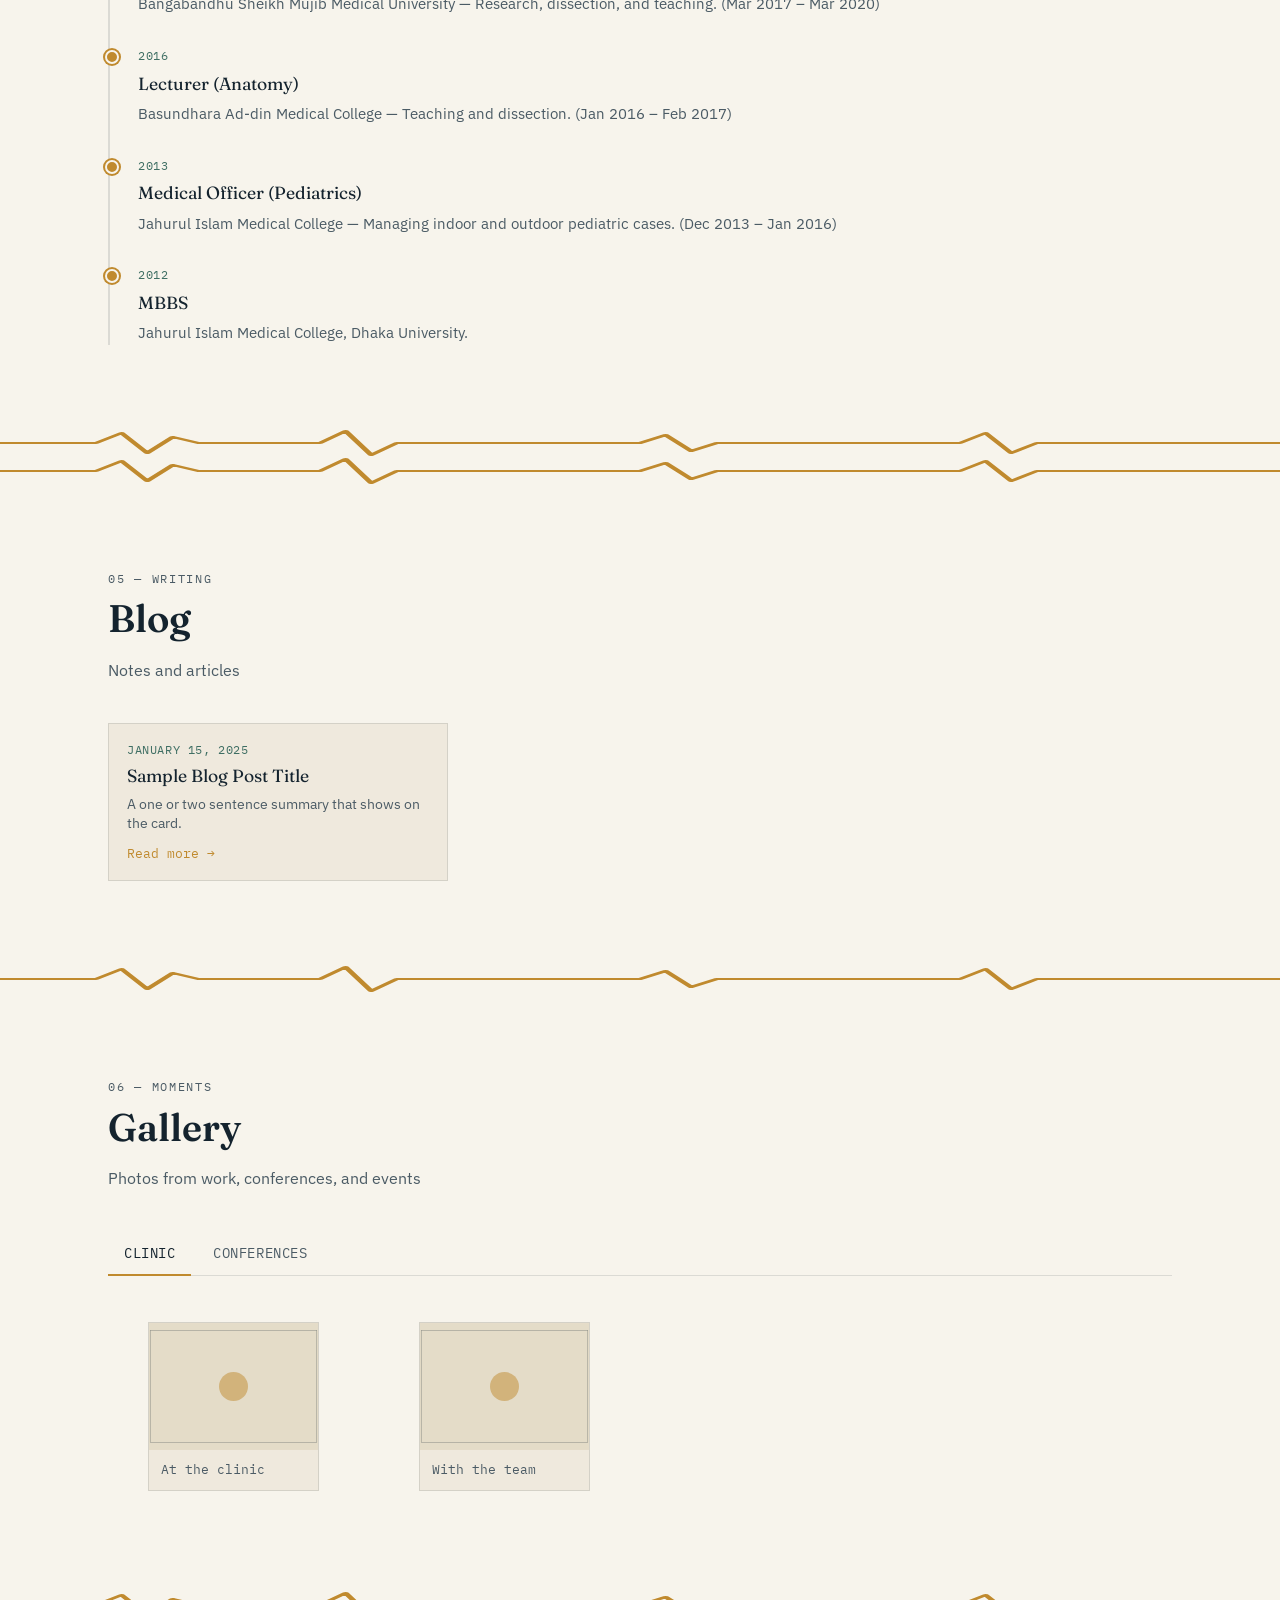
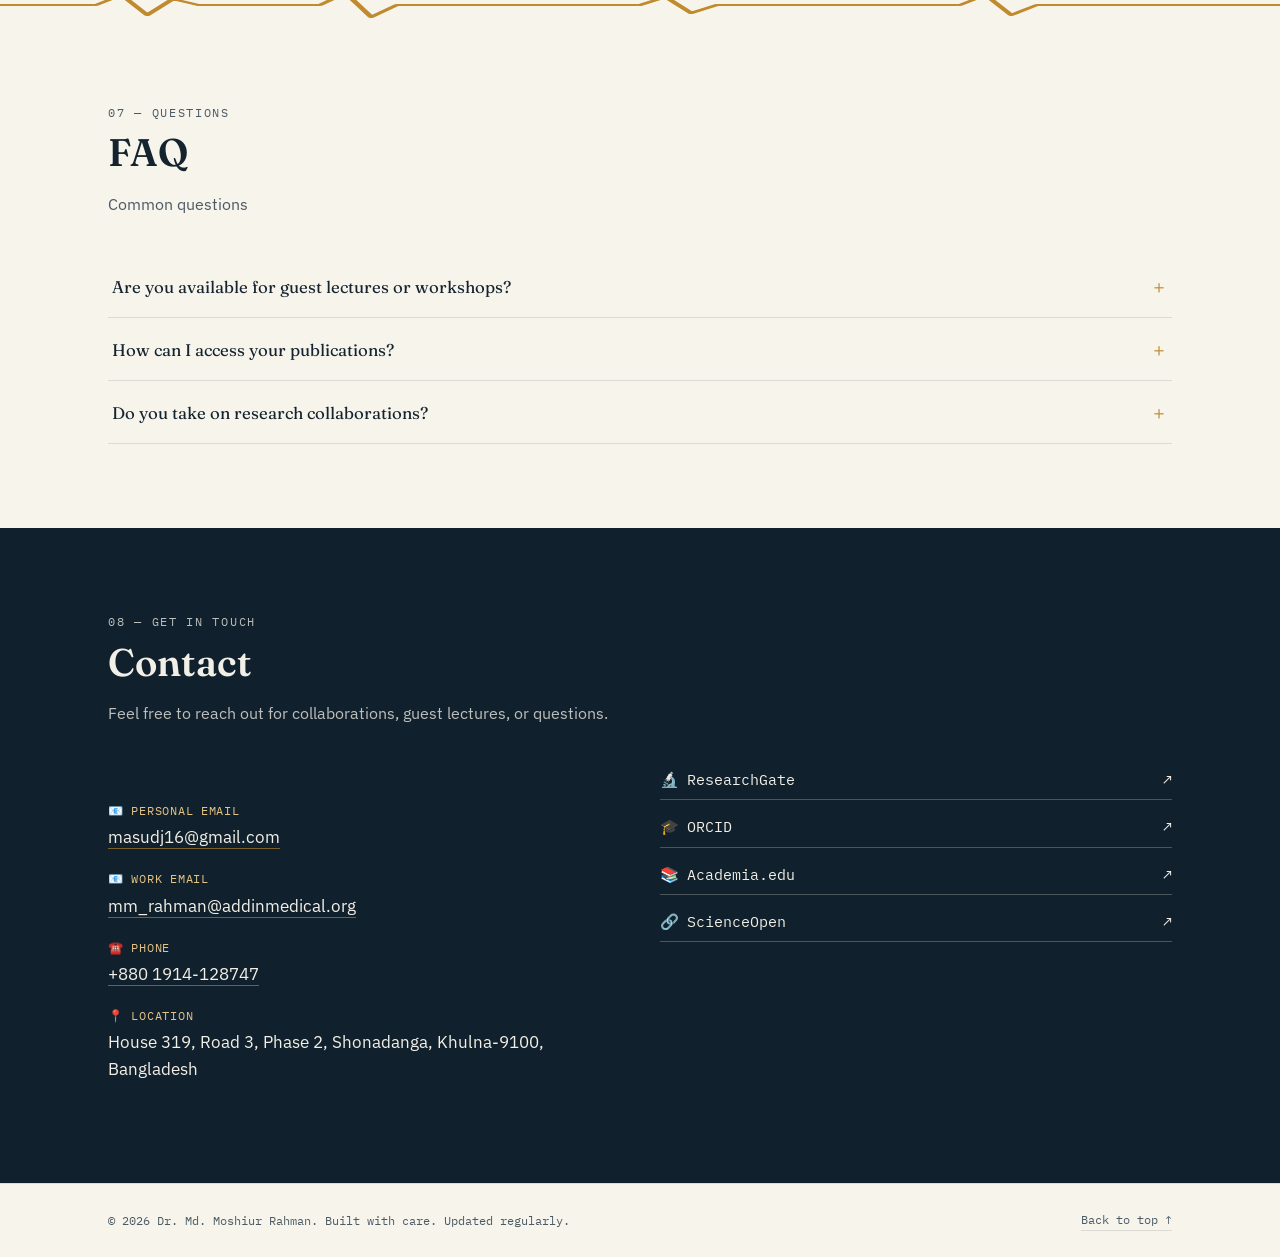
==== commit c329f6d2: "new batch" ====
--- a/index.html
+++ b/index.html
@@ -7,18 +7,22 @@
 <meta name="description" content="Personal portfolio — physician & researcher.">
 <link rel="preconnect" href="https://fonts.googleapis.com">
 <link rel="preconnect" href="https://fonts.gstatic.com" crossorigin>
-<link href="https://fonts.googleapis.com/css2?family=Fraunces:wght@500;600;700&family=Playfair+Display:wght@600;700;800&family=Cormorant+Garamond:wght@600;700&family=Space+Grotesk:wght@500;600;700&family=Inter:wght@400;500;600;700&family=Syne:wght@600;700;800&family=IBM+Plex+Sans:wght@400;500;600&family=IBM+Plex+Mono:wght@400;500&display=swap" rel="stylesheet">
+<link href="https://fonts.googleapis.com/css2?family=Fraunces:wght@500;600;700&family=Playfair+Display:wght@600;700;800&family=Cormorant+Garamond:wght@600;700&family=DM+Serif+Display&family=Abril+Fatface&family=Marcellus&family=Space+Grotesk:wght@500;600;700&family=Inter:wght@400;500;600;700&family=Syne:wght@600;700;800&family=Poppins:wght@500;600;700&family=IBM+Plex+Sans:wght@400;500;600&family=IBM+Plex+Mono:wght@400;500&display=swap" rel="stylesheet">
 <link rel="stylesheet" href="css/style.css">
 <script src="js/content.js"></script>
 <script src="js/themes.js"></script>
 <script src="js/fonts.js"></script>
+<script src="js/section-styles.js"></script>
 </head>
 <body>
 
 <header class="site-header">
   <div class="nav-row wrap">
     <a href="#home" class="brand" id="brand-link">Dr<span>.</span> Portfolio</a>
-    <button class="nav-toggle" id="nav-toggle" aria-label="Toggle menu">☰ Menu</button>
+    <div class="header-right">
+      <button class="lang-toggle" id="lang-toggle" type="button">বাং</button>
+      <button class="nav-toggle" id="nav-toggle" aria-label="Toggle menu">☰ Menu</button>
+    </div>
     <nav class="main-nav" id="main-nav">
       <ul id="main-nav-list"></ul>
     </nav>
@@ -38,7 +42,10 @@
           <span class="status-pill"><span class="status-dot"></span><span id="hero-status"></span></span>
         </div>
         <p class="tagline" id="hero-tagline"></p>
-        <a class="btn btn-gold" id="hero-cta" href="#contact"></a>
+        <div class="hero-cta-row">
+          <a class="btn btn-gold" id="hero-cta" href="#contact"></a>
+          <a class="btn btn-outline" id="hero-cv-btn" href="#" download style="display:none;">📄 Download CV</a>
+        </div>
       </div>
       <div class="hero-photo-frame">
         <img id="hero-photo" src="" alt="">
@@ -94,6 +101,45 @@
   </section>
   <div class="ecg-slot"></div>
 
+  <!-- JOURNEY -->
+  <section id="journey">
+    <div class="wrap">
+      <div class="section-head">
+        <p class="section-eyebrow">Milestones</p>
+        <h2 id="journey-heading"></h2>
+        <p id="journey-subheading"></p>
+      </div>
+      <div class="journey-list" id="journey-list"></div>
+    </div>
+  </section>
+  <div class="ecg-slot"></div>
+
+  <!-- TESTIMONIALS -->
+  <section id="testimonials">
+    <div class="wrap">
+      <div class="section-head">
+        <p class="section-eyebrow">Kind words</p>
+        <h2 id="testimonials-heading"></h2>
+        <p id="testimonials-subheading"></p>
+      </div>
+      <div class="testimonials-grid" id="testimonials-grid"></div>
+    </div>
+  </section>
+  <div class="ecg-slot"></div>
+
+  <!-- BLOG -->
+  <section id="blog">
+    <div class="wrap">
+      <div class="section-head">
+        <p class="section-eyebrow">Writing</p>
+        <h2 id="blog-heading"></h2>
+        <p id="blog-subheading"></p>
+      </div>
+      <div class="blog-grid" id="blog-grid"></div>
+    </div>
+  </section>
+  <div class="ecg-slot"></div>
+
   <!-- GALLERY -->
   <section id="gallery">
     <div class="wrap">
@@ -104,6 +150,19 @@
       </div>
       <div class="tabs" id="gallery-tabs"></div>
       <div id="gallery-panels"></div>
+    </div>
+  </section>
+  <div class="ecg-slot"></div>
+
+  <!-- FAQ -->
+  <section id="faq">
+    <div class="wrap">
+      <div class="section-head">
+        <p class="section-eyebrow">Questions</p>
+        <h2 id="faq-heading"></h2>
+        <p id="faq-subheading"></p>
+      </div>
+      <div class="faq-list" id="faq-list"></div>
     </div>
   </section>
 
@@ -131,6 +190,20 @@
   </div>
 </footer>
 
+<!-- BLOG READ MODAL -->
+<div class="blog-modal" id="blog-modal">
+  <div class="blog-modal-panel">
+    <button class="blog-modal-close" id="blog-modal-close" aria-label="Close">✕</button>
+    <img class="blog-modal-cover" id="blog-modal-cover" src="" alt="" style="display:none;">
+    <p class="blog-modal-date" id="blog-modal-date"></p>
+    <h2 class="blog-modal-title" id="blog-modal-title"></h2>
+    <div class="blog-modal-body" id="blog-modal-body"></div>
+  </div>
+</div>
+
+<!-- WHATSAPP FLOATING BUTTON -->
+<a class="whatsapp-float" id="whatsapp-float" href="#" target="_blank" rel="noopener" style="display:none;" aria-label="Chat on WhatsApp">💬</a>
+
 <script src="js/main.js"></script>
 </body>
 </html>
--- a/css/style.css
+++ b/css/style.css
@@ -12,6 +12,7 @@
   --gold-soft: #E4C486;
   --sage: #3E6E63;
   --line: rgba(20, 35, 46, 0.12);
+  --on-dark: #F2EFE6;
 
   --font-display: "Fraunces", Georgia, "Times New Roman", serif;
   --font-body: "IBM Plex Sans", "Segoe UI", sans-serif;
@@ -124,7 +125,7 @@
 }
 nav.main-nav a:hover::after,
 nav.main-nav a:focus-visible::after { right: 0; }
-nav.main-nav a.active { color: var(--night); }
+nav.main-nav a.active { color: var(--ink); }
 nav.main-nav a.active::after { right: 0; background: var(--gold); }
 
 .nav-toggle {
@@ -136,6 +137,19 @@
   font-family: var(--font-mono);
   cursor: pointer;
 }
+.header-right { display: flex; align-items: center; gap: 10px; }
+.lang-toggle {
+  font-family: var(--font-mono);
+  font-size: 0.8rem;
+  background: none;
+  border: 1px solid var(--line);
+  border-radius: var(--radius);
+  padding: 7px 12px;
+  cursor: pointer;
+  color: var(--ink);
+}
+.lang-toggle:hover { border-color: var(--gold); color: var(--gold); }
+.hero-cta-row { display: flex; gap: 12px; flex-wrap: wrap; }
 
 @media (max-width: 760px) {
   nav.main-nav { display: none; width: 100%; }
@@ -153,7 +167,8 @@
     radial-gradient(ellipse 700px 420px at 82% 18%, rgba(192,138,46,0.14), transparent 60%),
     radial-gradient(ellipse 500px 500px at 8% 90%, rgba(62,110,99,0.14), transparent 60%),
     var(--night);
-  color: var(--paper);
+  color: var(--on-dark);
+  --heading-color: var(--on-dark);
   padding: 96px 0 84px;
   position: relative;
   overflow: hidden;
@@ -183,7 +198,8 @@
   margin: 0 0 18px;
 }
 .hero h1 {
-  font-family: var(--font-display);
+  font-family: var(--heading-font, var(--font-display));
+  color: var(--heading-color, var(--on-dark));
   font-size: clamp(2.4rem, 5vw, 3.6rem);
   line-height: 1.08;
   margin: 0 0 14px;
@@ -255,8 +271,8 @@
 .btn-gold:hover { background: var(--gold-soft); }
 .btn-outline {
   background: transparent;
-  border-color: rgba(247,244,236,0.4);
-  color: var(--paper);
+  border-color: rgba(242,239,230,0.4);
+  color: var(--on-dark);
 }
 .btn-outline:hover { border-color: var(--gold); color: var(--gold-soft); }
 
@@ -276,7 +292,7 @@
   align-items: center;
   gap: 6px;
   background: var(--paper);
-  color: var(--night);
+  color: var(--ink);
   font-family: var(--font-mono);
   font-size: 0.76rem;
   padding: 7px 12px;
@@ -300,6 +316,225 @@
 }
 
 /* ===================================================================
+   JOURNEY
+   =================================================================== */
+.journey-list {
+  border-left: 2px solid var(--line);
+  padding-left: 28px;
+  display: flex;
+  flex-direction: column;
+  gap: 30px;
+}
+.journey-item { position: relative; }
+.journey-item::before {
+  content: "";
+  position: absolute;
+  left: -33.5px;
+  top: 4px;
+  width: 10px;
+  height: 10px;
+  border-radius: 50%;
+  background: var(--gold);
+  border: 2px solid var(--paper);
+  box-shadow: 0 0 0 2px var(--gold);
+}
+.journey-year {
+  font-family: var(--font-mono);
+  font-size: 0.78rem;
+  color: var(--sage);
+  text-transform: uppercase;
+  letter-spacing: 0.06em;
+  margin-bottom: 4px;
+}
+.journey-title {
+  font-family: var(--font-display);
+  font-size: 1.1rem;
+  margin: 0 0 4px;
+  color: var(--ink);
+}
+.journey-desc { color: var(--ink-soft); margin: 0; font-size: 0.92rem; }
+
+/* ===================================================================
+   TESTIMONIALS
+   =================================================================== */
+.testimonials-grid {
+  display: grid;
+  grid-template-columns: repeat(auto-fill, minmax(280px, 1fr));
+  gap: 20px;
+}
+.testimonial-card {
+  border: 1px solid var(--line);
+  background: var(--paper-dim);
+  padding: 24px;
+  display: flex;
+  flex-direction: column;
+  gap: 18px;
+}
+.testimonial-quote {
+  font-family: var(--font-display);
+  font-size: 1.08rem;
+  line-height: 1.5;
+  color: var(--ink);
+  margin: 0;
+}
+.testimonial-person { display: flex; align-items: center; gap: 12px; }
+.testimonial-photo, .testimonial-avatar {
+  width: 42px; height: 42px;
+  border-radius: 50%;
+  object-fit: cover;
+  flex-shrink: 0;
+}
+.testimonial-avatar {
+  background: var(--gold);
+  color: var(--night);
+  display: flex;
+  align-items: center;
+  justify-content: center;
+  font-family: var(--font-display);
+  font-weight: 600;
+}
+.testimonial-name { margin: 0; font-weight: 600; font-size: 0.92rem; color: var(--ink); }
+.testimonial-role { margin: 0; font-size: 0.8rem; color: var(--ink-soft); }
+
+/* ===================================================================
+   BLOG
+   =================================================================== */
+.blog-grid {
+  display: grid;
+  grid-template-columns: repeat(auto-fill, minmax(260px, 1fr));
+  gap: 22px;
+}
+.blog-card {
+  border: 1px solid var(--line);
+  background: var(--paper-dim);
+  text-align: left;
+  cursor: pointer;
+  font-family: inherit;
+  padding: 0;
+  overflow: hidden;
+  display: flex;
+  flex-direction: column;
+  transition: transform 0.2s ease, box-shadow 0.2s ease;
+}
+.blog-card:hover { transform: translateY(-4px); box-shadow: 0 14px 26px rgba(16,32,44,0.14); }
+.blog-cover { width: 100%; aspect-ratio: 16/9; object-fit: cover; }
+.blog-card-body { padding: 18px; }
+.blog-date {
+  font-family: var(--font-mono);
+  font-size: 0.74rem;
+  text-transform: uppercase;
+  letter-spacing: 0.05em;
+  color: var(--sage);
+  margin: 0 0 8px;
+}
+.blog-title { font-family: var(--font-display); font-size: 1.1rem; margin: 0 0 8px; color: var(--ink); }
+.blog-excerpt { color: var(--ink-soft); font-size: 0.9rem; margin: 0 0 12px; }
+.blog-read-more { font-family: var(--font-mono); font-size: 0.8rem; color: var(--gold); }
+
+.blog-modal {
+  position: fixed;
+  inset: 0;
+  background: rgba(10,10,10,0.6);
+  display: none;
+  align-items: flex-start;
+  justify-content: center;
+  padding: 40px 20px;
+  overflow-y: auto;
+  z-index: 200;
+}
+.blog-modal.open { display: flex; }
+.blog-modal-panel {
+  background: var(--paper);
+  max-width: 720px;
+  width: 100%;
+  padding: 40px;
+  position: relative;
+  border-radius: var(--radius);
+}
+.blog-modal-close {
+  position: absolute;
+  top: 16px; right: 16px;
+  background: none;
+  border: 1px solid var(--line);
+  border-radius: 50%;
+  width: 34px; height: 34px;
+  cursor: pointer;
+  font-size: 1rem;
+  color: var(--ink);
+}
+.blog-modal-close:hover { border-color: var(--gold); color: var(--gold); }
+.blog-modal-cover { width: 100%; border-radius: var(--radius); margin-bottom: 20px; }
+.blog-modal-date {
+  font-family: var(--font-mono);
+  font-size: 0.78rem;
+  color: var(--sage);
+  text-transform: uppercase;
+  letter-spacing: 0.05em;
+  margin: 0 0 8px;
+}
+.blog-modal-title { font-family: var(--font-display); font-size: 1.7rem; margin: 0 0 20px; color: var(--ink); }
+.blog-modal-body p { color: var(--ink-soft); line-height: 1.7; margin: 0 0 16px; }
+
+/* ===================================================================
+   FAQ
+   =================================================================== */
+.faq-list { display: flex; flex-direction: column; gap: 2px; }
+.faq-item { border-bottom: 1px solid var(--line); }
+.faq-question {
+  width: 100%;
+  display: flex;
+  justify-content: space-between;
+  align-items: center;
+  gap: 16px;
+  background: none;
+  border: none;
+  text-align: left;
+  padding: 18px 4px;
+  cursor: pointer;
+  font-family: var(--font-display);
+  font-size: 1.05rem;
+  color: var(--ink);
+}
+.faq-caret {
+  font-family: var(--font-mono);
+  color: var(--gold);
+  font-size: 1.1rem;
+  transition: transform 0.2s ease;
+  flex-shrink: 0;
+}
+.faq-item.open .faq-caret { transform: rotate(45deg); }
+.faq-answer {
+  max-height: 0;
+  overflow: hidden;
+  transition: max-height 0.3s ease;
+}
+.faq-item.open .faq-answer { max-height: 300px; }
+.faq-answer p { color: var(--ink-soft); margin: 0 4px 18px; line-height: 1.6; }
+
+/* ===================================================================
+   WHATSAPP FLOATING BUTTON
+   =================================================================== */
+.whatsapp-float {
+  position: fixed;
+  bottom: 24px;
+  right: 24px;
+  width: 56px;
+  height: 56px;
+  border-radius: 50%;
+  background: #25D366;
+  color: #fff;
+  display: flex;
+  align-items: center;
+  justify-content: center;
+  font-size: 1.6rem;
+  text-decoration: none;
+  box-shadow: 0 8px 20px rgba(0,0,0,0.28);
+  z-index: 90;
+  transition: transform 0.2s ease;
+}
+.whatsapp-float:hover { transform: scale(1.08); }
+
+/* ===================================================================
    APPS
    =================================================================== */
 .apps-grid {
@@ -421,7 +656,8 @@
   margin: 0 0 10px;
 }
 .section-head h2 {
-  font-family: var(--font-display);
+  font-family: var(--heading-font, var(--font-display));
+  color: var(--heading-color, var(--ink));
   font-size: clamp(1.8rem, 3.4vw, 2.4rem);
   margin: 0 0 8px;
   font-weight: 600;
@@ -462,7 +698,7 @@
 .stat .value {
   font-family: var(--font-display);
   font-size: 2rem;
-  color: var(--night);
+  color: var(--ink);
   font-weight: 600;
 }
 .stat .label {
@@ -503,7 +739,7 @@
 }
 .tab-btn:hover { color: var(--ink); }
 .tab-btn.active {
-  color: var(--night);
+  color: var(--ink);
   border-bottom-color: var(--gold);
 }
 .tab-panel { display: none; }
@@ -536,13 +772,13 @@
   font-family: var(--font-mono);
   font-size: 0.8rem;
   text-decoration: none;
-  color: var(--night);
+  color: var(--ink);
   border-bottom: 1px solid var(--gold);
   white-space: nowrap;
 }
 .pub-pdf {
   background: var(--gold);
-  color: var(--paper);
+  color: var(--night);
   padding: 5px 10px;
   border-radius: var(--radius);
   border-bottom: none;
@@ -590,7 +826,8 @@
    =================================================================== */
 .contact-section {
   background: var(--night);
-  color: var(--paper);
+  color: var(--on-dark);
+  --heading-color: var(--on-dark);
 }
 .contact-section .section-eyebrow { color: var(--gold-soft); }
 .contact-section .section-head p { color: rgba(247,244,236,0.75); }
@@ -617,7 +854,7 @@
   text-decoration: none;
   font-family: var(--font-mono);
   font-size: 0.95rem;
-  color: var(--paper);
+  color: var(--on-dark);
   border-bottom: 1px solid rgba(247,244,236,0.25);
   padding-bottom: 8px;
   display: flex;
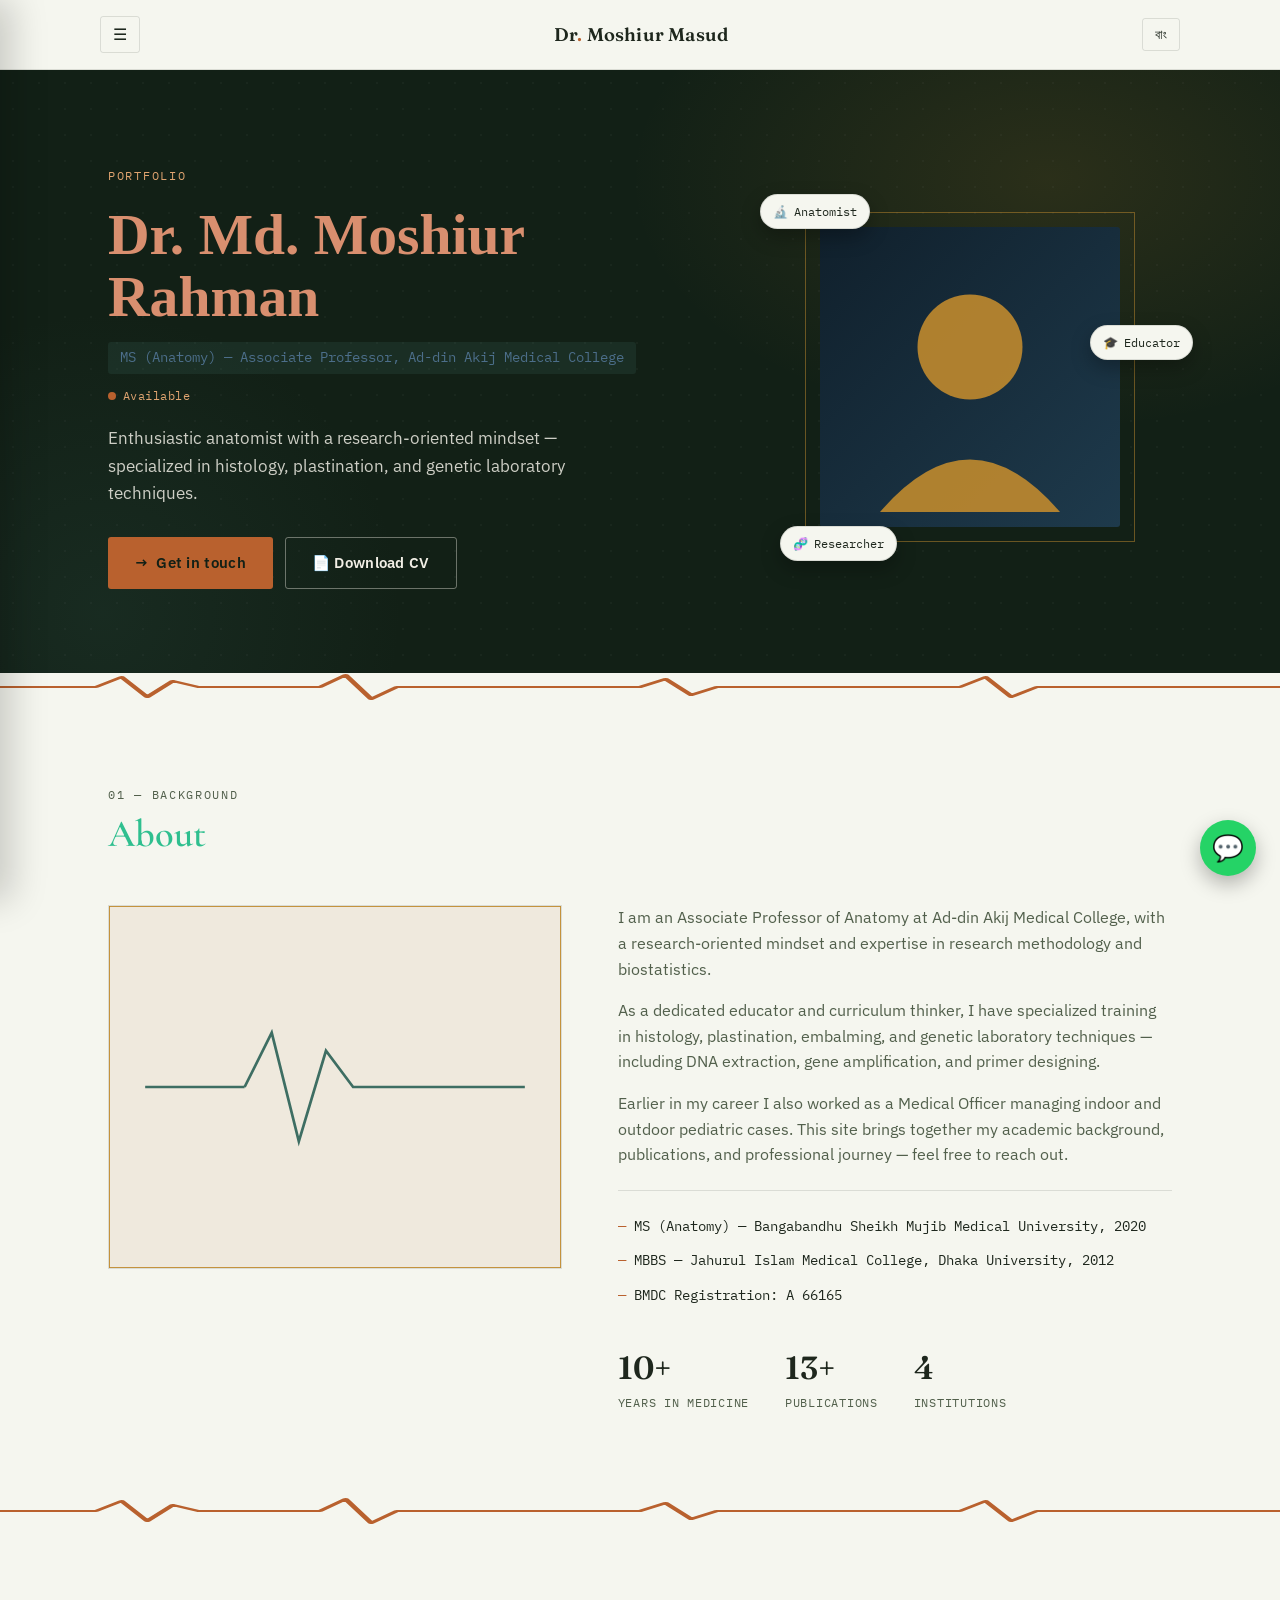
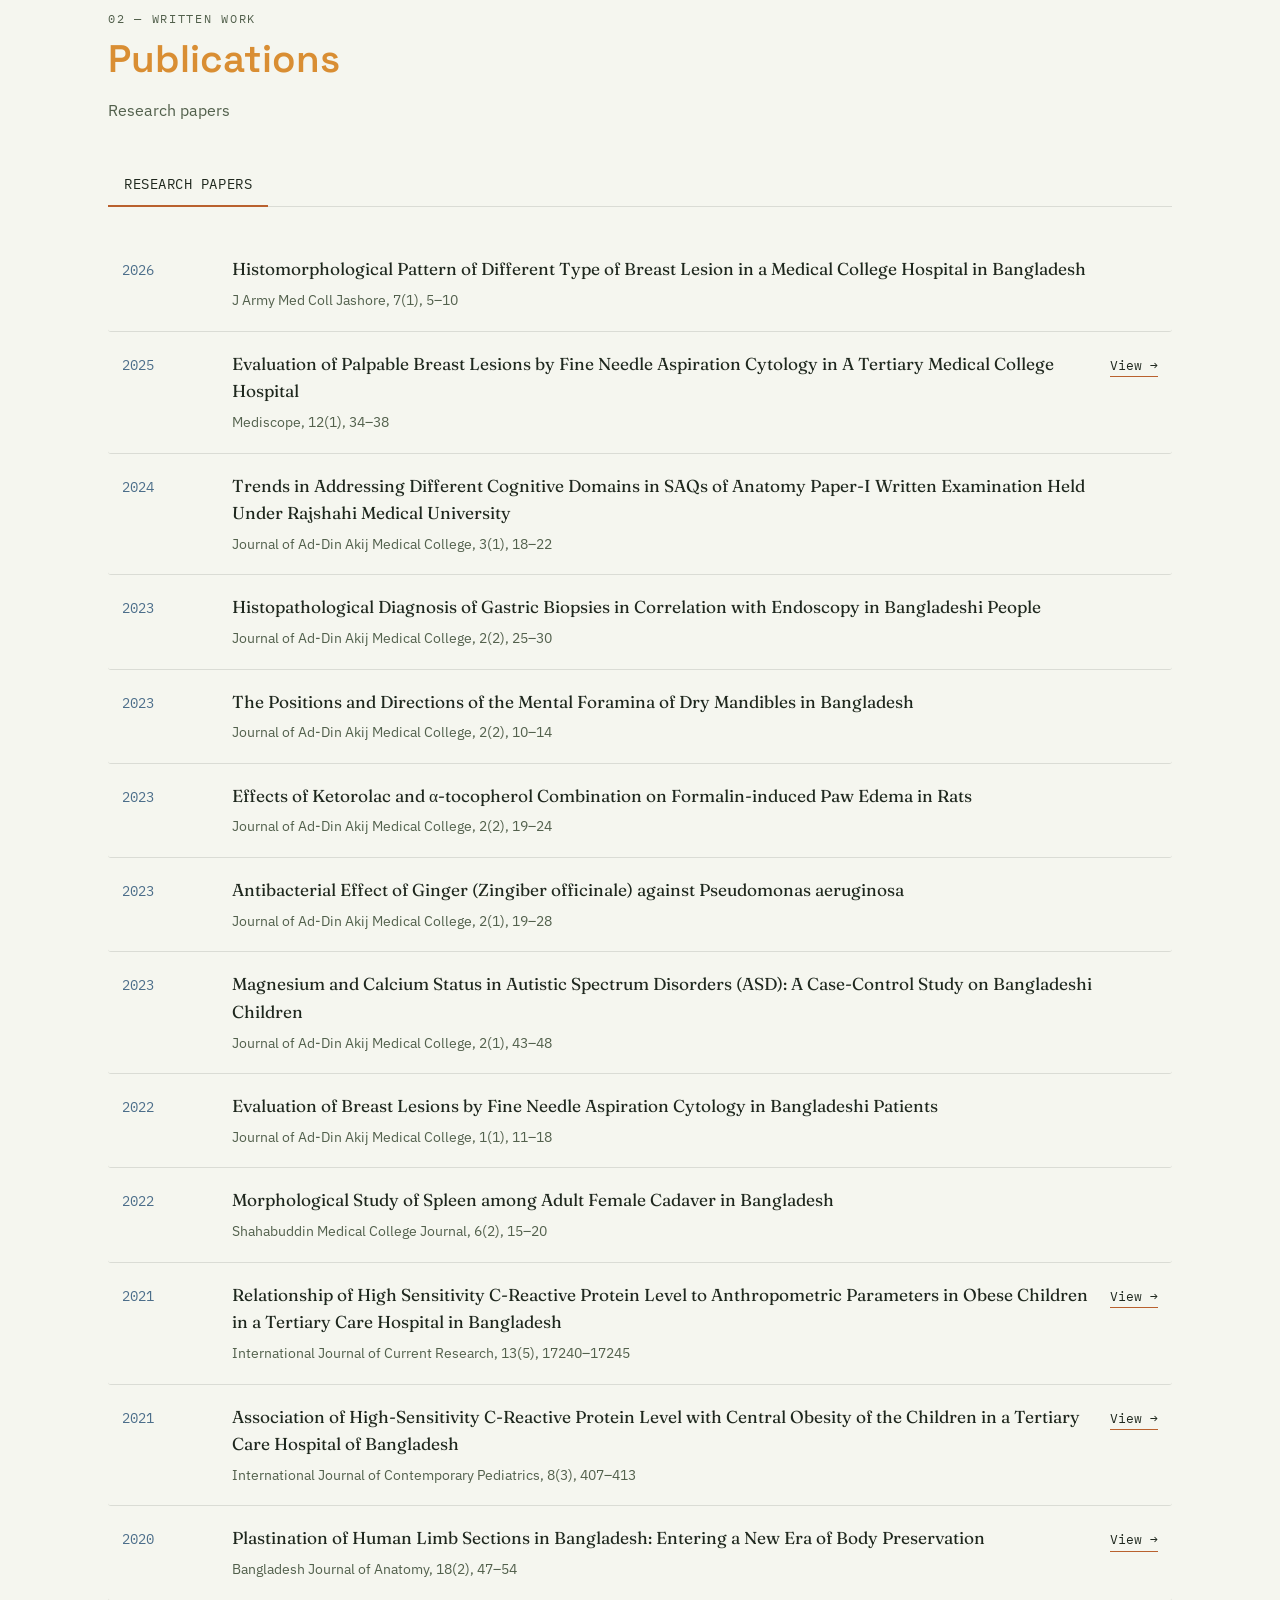
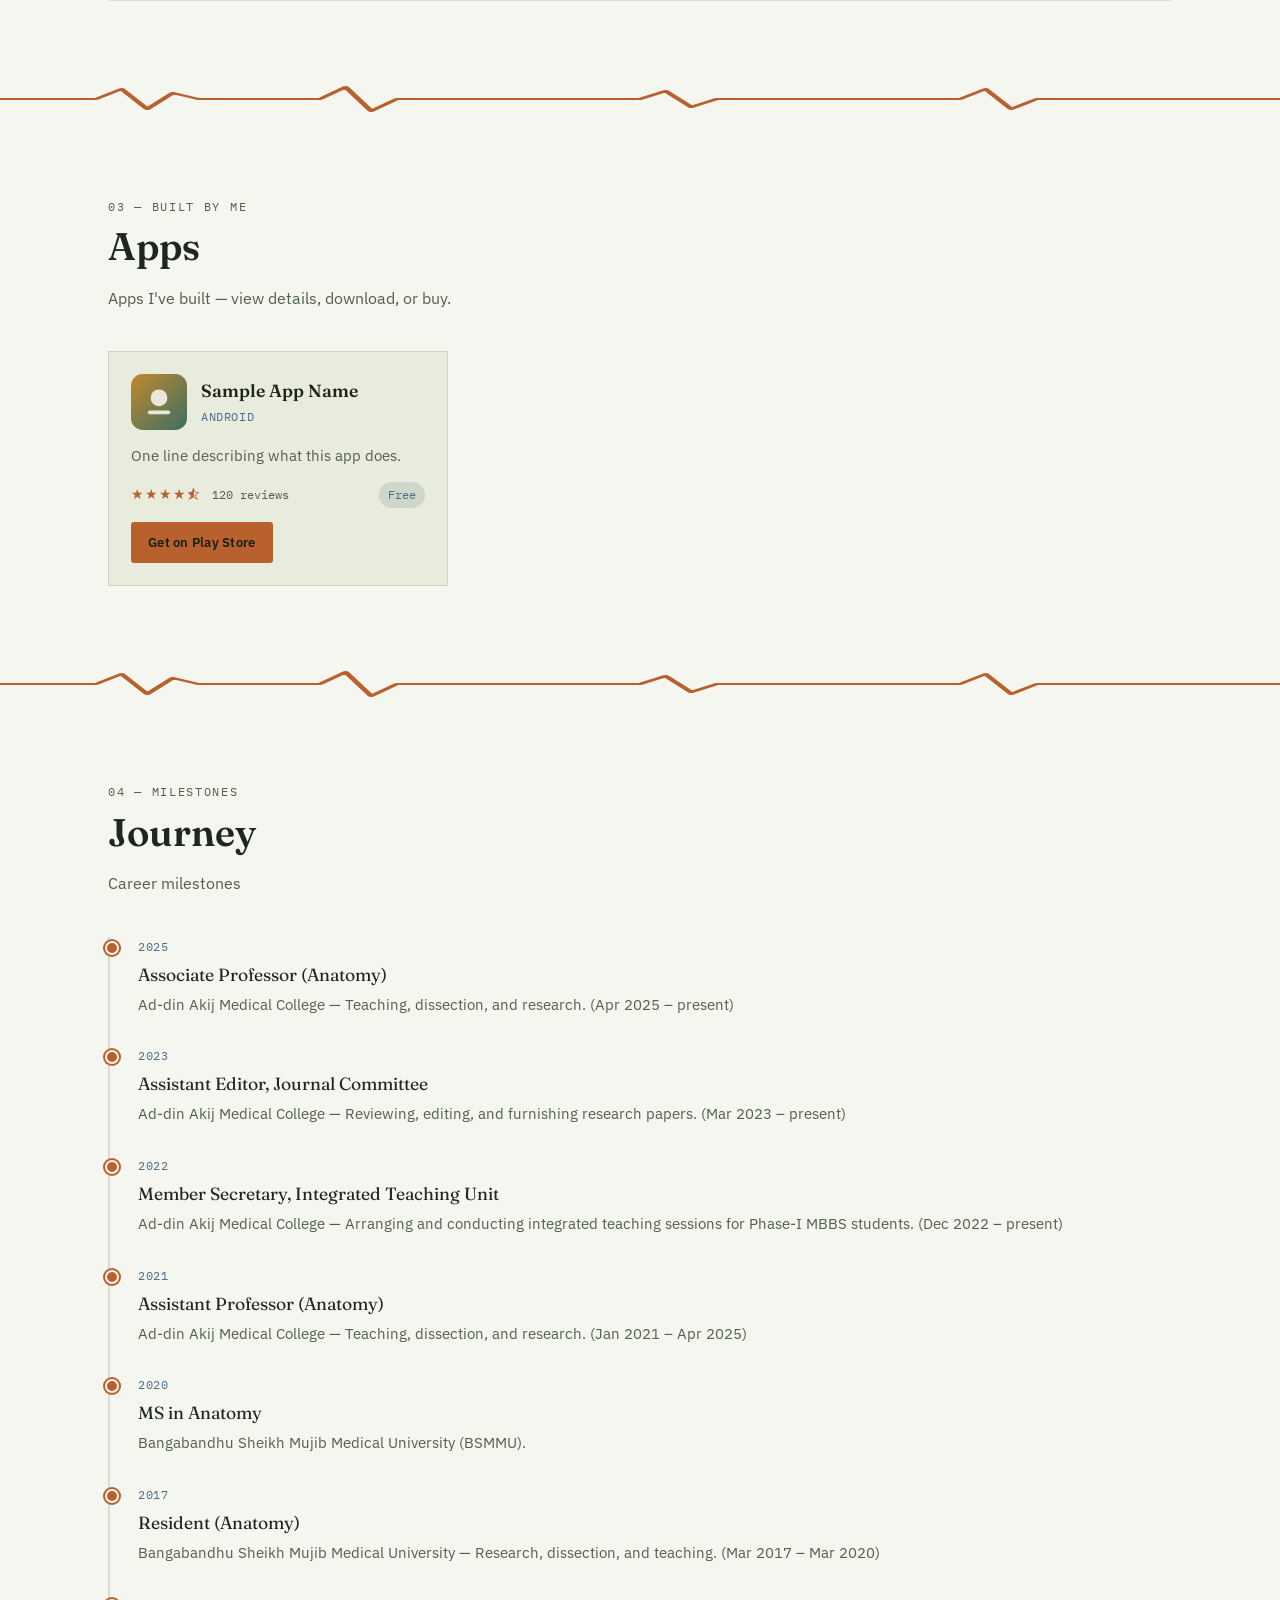
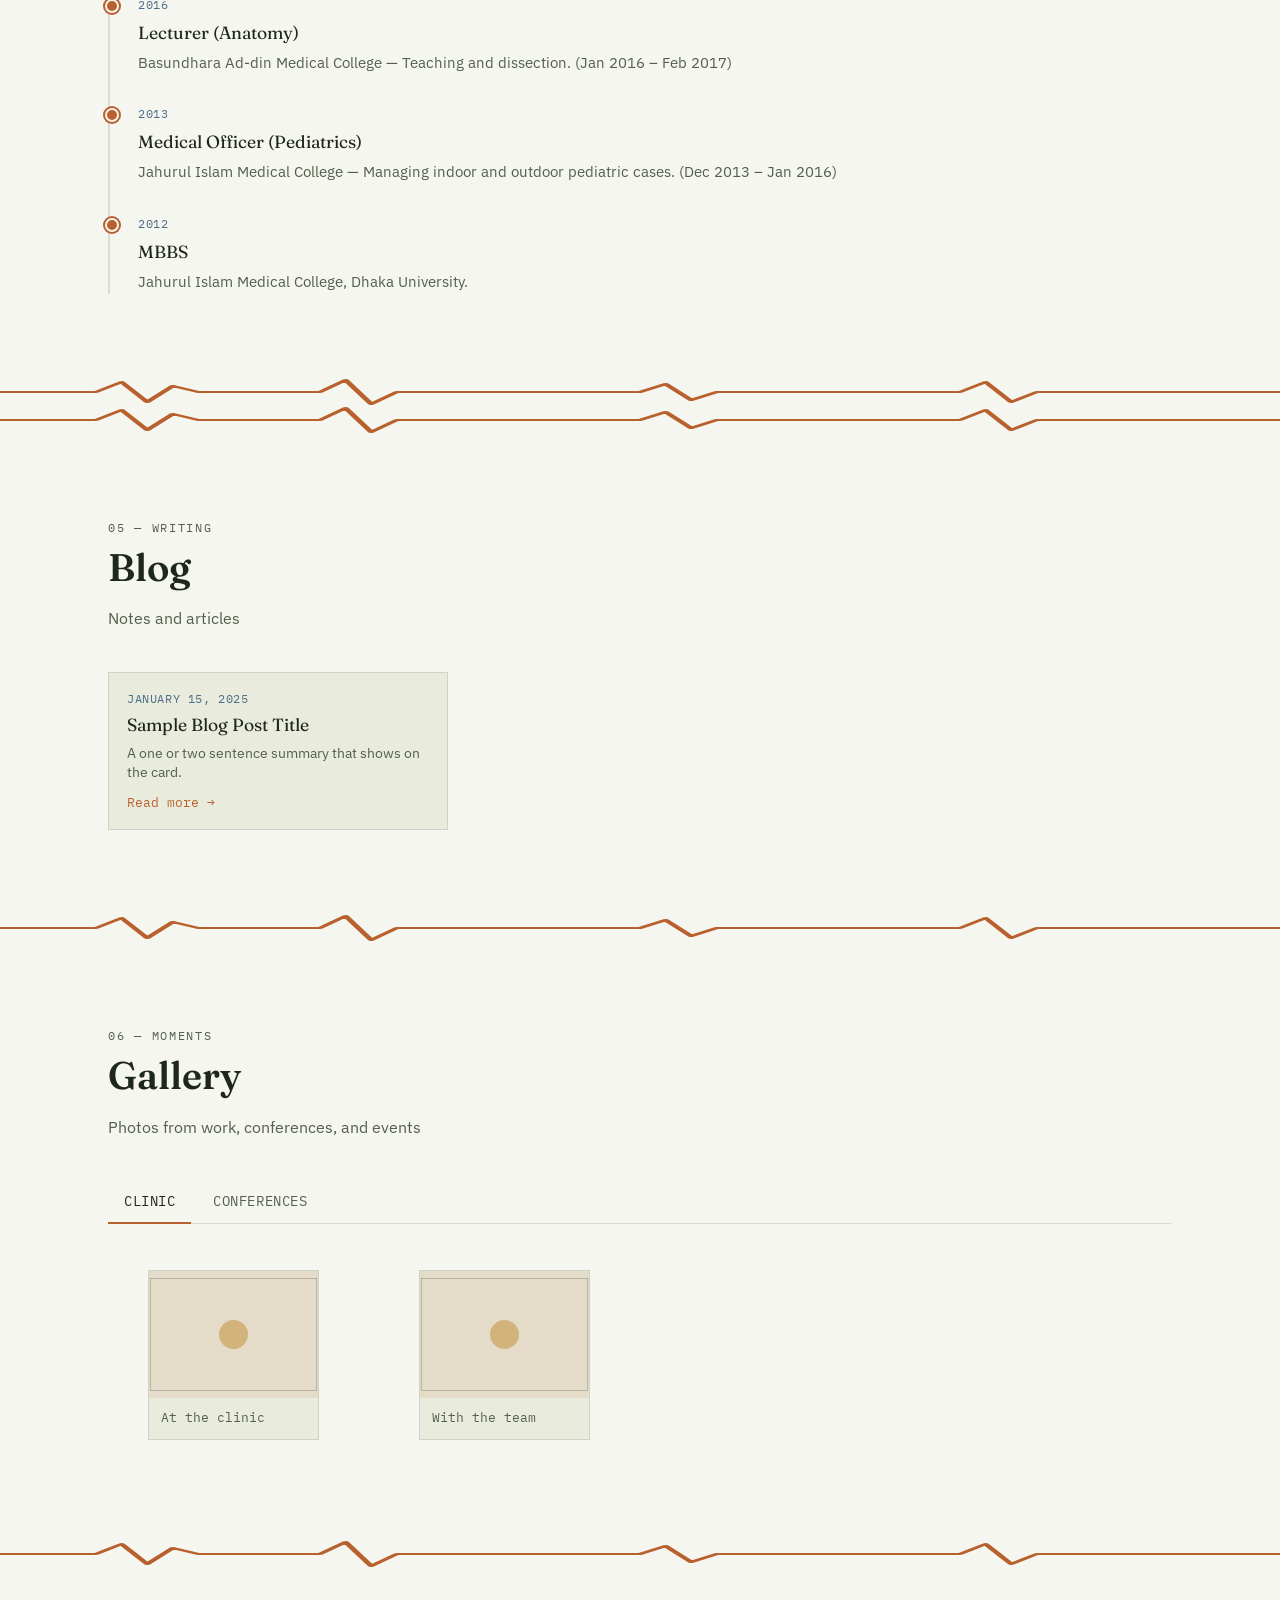
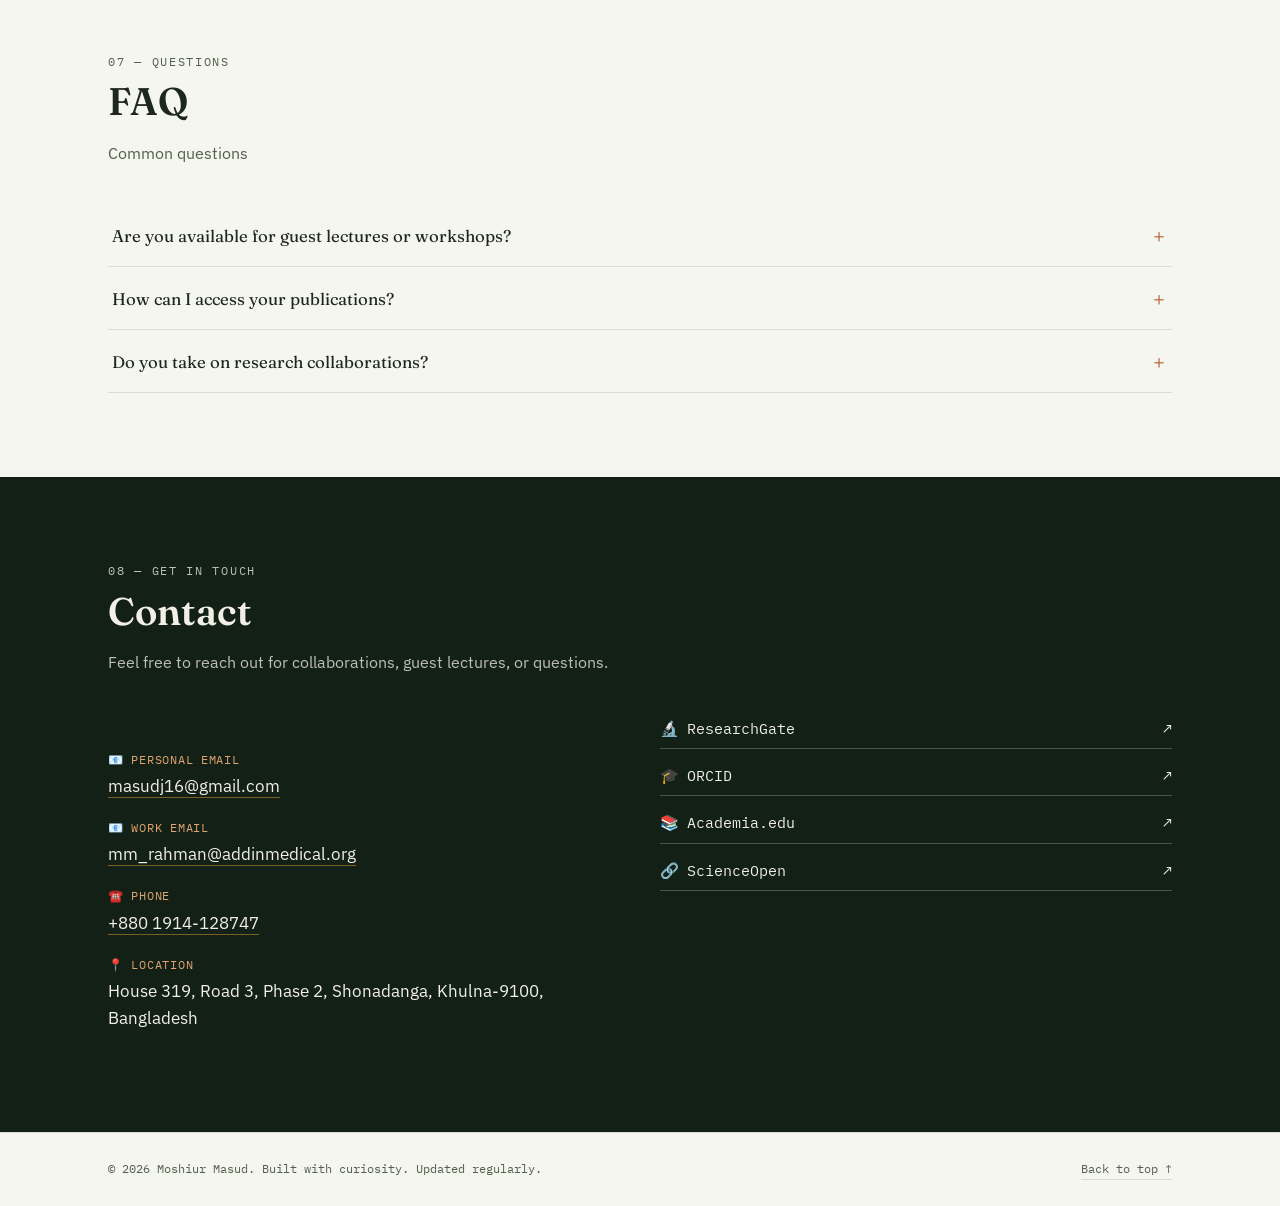
==== commit 4883720a: "sidebar" ====
--- a/index.html
+++ b/index.html
@@ -18,16 +18,18 @@
 
 <header class="site-header">
   <div class="nav-row wrap">
+    <button class="nav-toggle" id="nav-toggle" aria-label="Open menu">☰</button>
     <a href="#home" class="brand" id="brand-link">Dr<span>.</span> Portfolio</a>
-    <div class="header-right">
-      <button class="lang-toggle" id="lang-toggle" type="button">বাং</button>
-      <button class="nav-toggle" id="nav-toggle" aria-label="Toggle menu">☰ Menu</button>
-    </div>
-    <nav class="main-nav" id="main-nav">
-      <ul id="main-nav-list"></ul>
-    </nav>
+    <button class="lang-toggle" id="lang-toggle" type="button">বাং</button>
   </div>
 </header>
+
+<div class="sidebar-overlay" id="sidebar-overlay"></div>
+<nav class="main-nav" id="main-nav">
+  <button class="sidebar-close" id="sidebar-close" aria-label="Close menu">✕</button>
+  <p class="sidebar-title">Menu</p>
+  <ul id="main-nav-list"></ul>
+</nav>
 
 <main>
 
--- a/css/style.css
+++ b/css/style.css
@@ -82,7 +82,8 @@
   display: flex;
   align-items: center;
   justify-content: space-between;
-  padding: 16px 28px;
+  gap: 12px;
+  padding: 16px 20px;
 }
 .brand {
   font-family: var(--font-display);
@@ -91,54 +92,29 @@
   letter-spacing: 0.01em;
   text-decoration: none;
   color: var(--ink);
+  flex: 1 1 auto;
+  min-width: 0;
+  overflow: hidden;
+  text-overflow: ellipsis;
+  white-space: nowrap;
+  text-align: center;
 }
 .brand span { color: var(--gold); }
 
-nav.main-nav ul {
-  list-style: none;
-  display: flex;
-  gap: 28px;
-  margin: 0;
-  padding: 0;
-}
-nav.main-nav a {
-  text-decoration: none;
-  font-size: 0.92rem;
-  letter-spacing: 0.03em;
-  text-transform: uppercase;
-  color: var(--ink-soft);
-  position: relative;
-  padding-bottom: 4px;
-}
-nav.main-nav a:hover,
-nav.main-nav a:focus-visible {
-  color: var(--ink);
-}
-nav.main-nav a::after {
-  content: "";
-  position: absolute;
-  left: 0; right: 100%;
-  bottom: 0;
-  height: 2px;
-  background: var(--gold);
-  transition: right 0.25s ease;
-}
-nav.main-nav a:hover::after,
-nav.main-nav a:focus-visible::after { right: 0; }
-nav.main-nav a.active { color: var(--ink); }
-nav.main-nav a.active::after { right: 0; background: var(--gold); }
-
 .nav-toggle {
-  display: none;
+  flex-shrink: 0;
   background: none;
   border: 1px solid var(--line);
   border-radius: var(--radius);
-  padding: 8px 10px;
-  font-family: var(--font-mono);
+  padding: 8px 12px;
+  font-size: 1rem;
   cursor: pointer;
-}
-.header-right { display: flex; align-items: center; gap: 10px; }
+  color: var(--ink);
+}
+.nav-toggle:hover { border-color: var(--gold); color: var(--gold); }
+
 .lang-toggle {
+  flex-shrink: 0;
   font-family: var(--font-mono);
   font-size: 0.8rem;
   background: none;
@@ -149,14 +125,92 @@
   color: var(--ink);
 }
 .lang-toggle:hover { border-color: var(--gold); color: var(--gold); }
+
+/* Collapsible sidebar nav */
+.sidebar-overlay {
+  position: fixed;
+  inset: 0;
+  background: rgba(8, 8, 8, 0.55);
+  opacity: 0;
+  pointer-events: none;
+  transition: opacity 0.25s ease;
+  z-index: 190;
+}
+.sidebar-overlay.open { opacity: 1; pointer-events: auto; }
+
+nav.main-nav {
+  position: fixed;
+  top: 0;
+  left: 0;
+  height: 100vh;
+  width: 290px;
+  max-width: 84vw;
+  background: var(--paper);
+  border-right: 1px solid var(--line);
+  box-shadow: 12px 0 34px rgba(0,0,0,0.18);
+  transform: translateX(-100%);
+  transition: transform 0.3s ease;
+  z-index: 200;
+  padding: 26px 22px;
+  overflow-y: auto;
+}
+nav.main-nav.open { transform: translateX(0); }
+
+.sidebar-close {
+  position: absolute;
+  top: 16px;
+  right: 16px;
+  background: none;
+  border: 1px solid var(--line);
+  border-radius: 50%;
+  width: 34px;
+  height: 34px;
+  cursor: pointer;
+  font-size: 1rem;
+  color: var(--ink);
+}
+.sidebar-close:hover { border-color: var(--gold); color: var(--gold); }
+
+.sidebar-title {
+  font-family: var(--font-mono);
+  font-size: 0.74rem;
+  text-transform: uppercase;
+  letter-spacing: 0.1em;
+  color: var(--sage);
+  margin: 4px 0 18px;
+}
+
+nav.main-nav ul {
+  list-style: none;
+  display: flex;
+  flex-direction: column;
+  gap: 2px;
+  margin: 0;
+  padding: 0;
+}
+nav.main-nav a {
+  display: block;
+  text-decoration: none;
+  font-family: var(--font-mono);
+  font-size: 0.95rem;
+  letter-spacing: 0.03em;
+  text-transform: uppercase;
+  color: var(--ink-soft);
+  padding: 13px 8px;
+  border-bottom: 1px solid var(--line);
+  transition: color 0.15s ease, padding-left 0.15s ease;
+}
+nav.main-nav a:hover,
+nav.main-nav a:focus-visible,
+nav.main-nav a.active {
+  color: var(--gold);
+  padding-left: 14px;
+}
+
 .hero-cta-row { display: flex; gap: 12px; flex-wrap: wrap; }
 
-@media (max-width: 760px) {
-  nav.main-nav { display: none; width: 100%; }
-  nav.main-nav.open { display: block; }
-  nav.main-nav ul { flex-direction: column; gap: 4px; padding: 12px 0; }
-  .nav-row { flex-wrap: wrap; }
-  .nav-toggle { display: inline-block; }
+@media (min-width: 761px) {
+  nav.main-nav { padding-top: 60px; }
 }
 
 /* ===================================================================
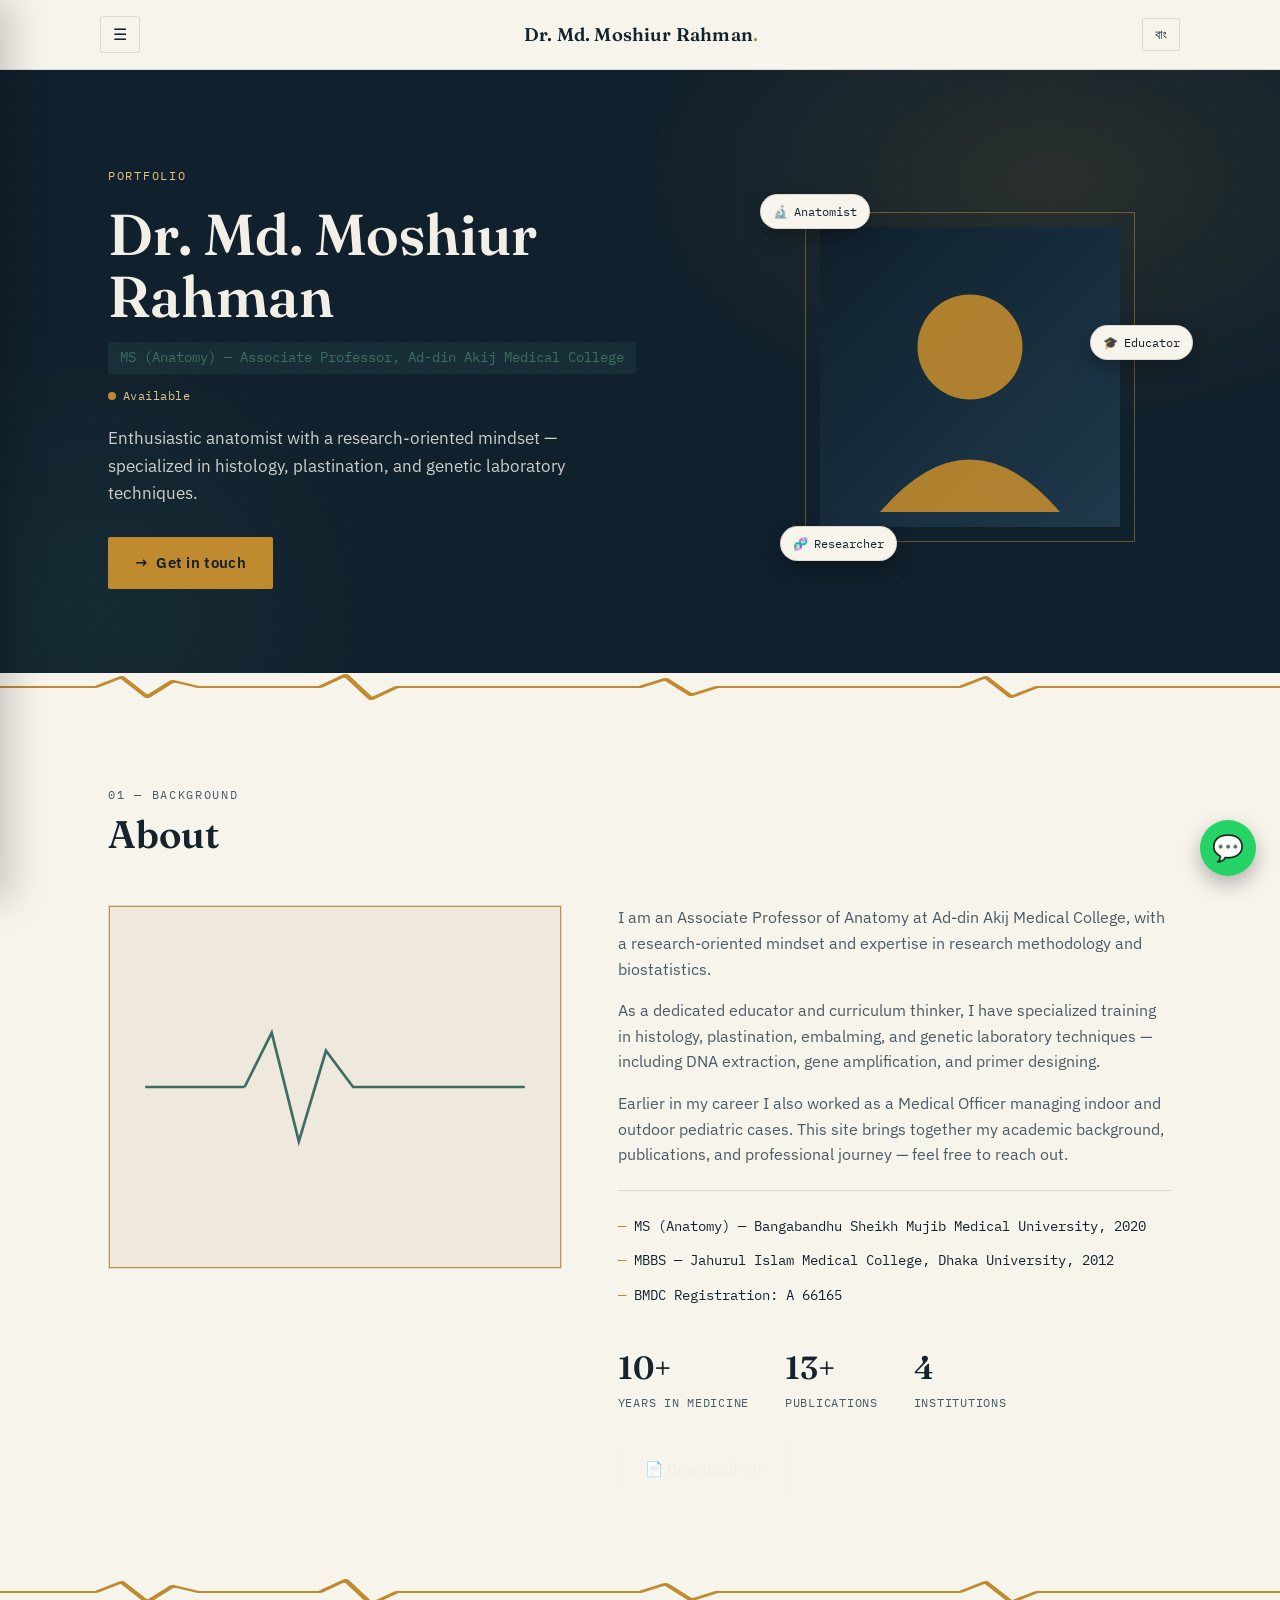
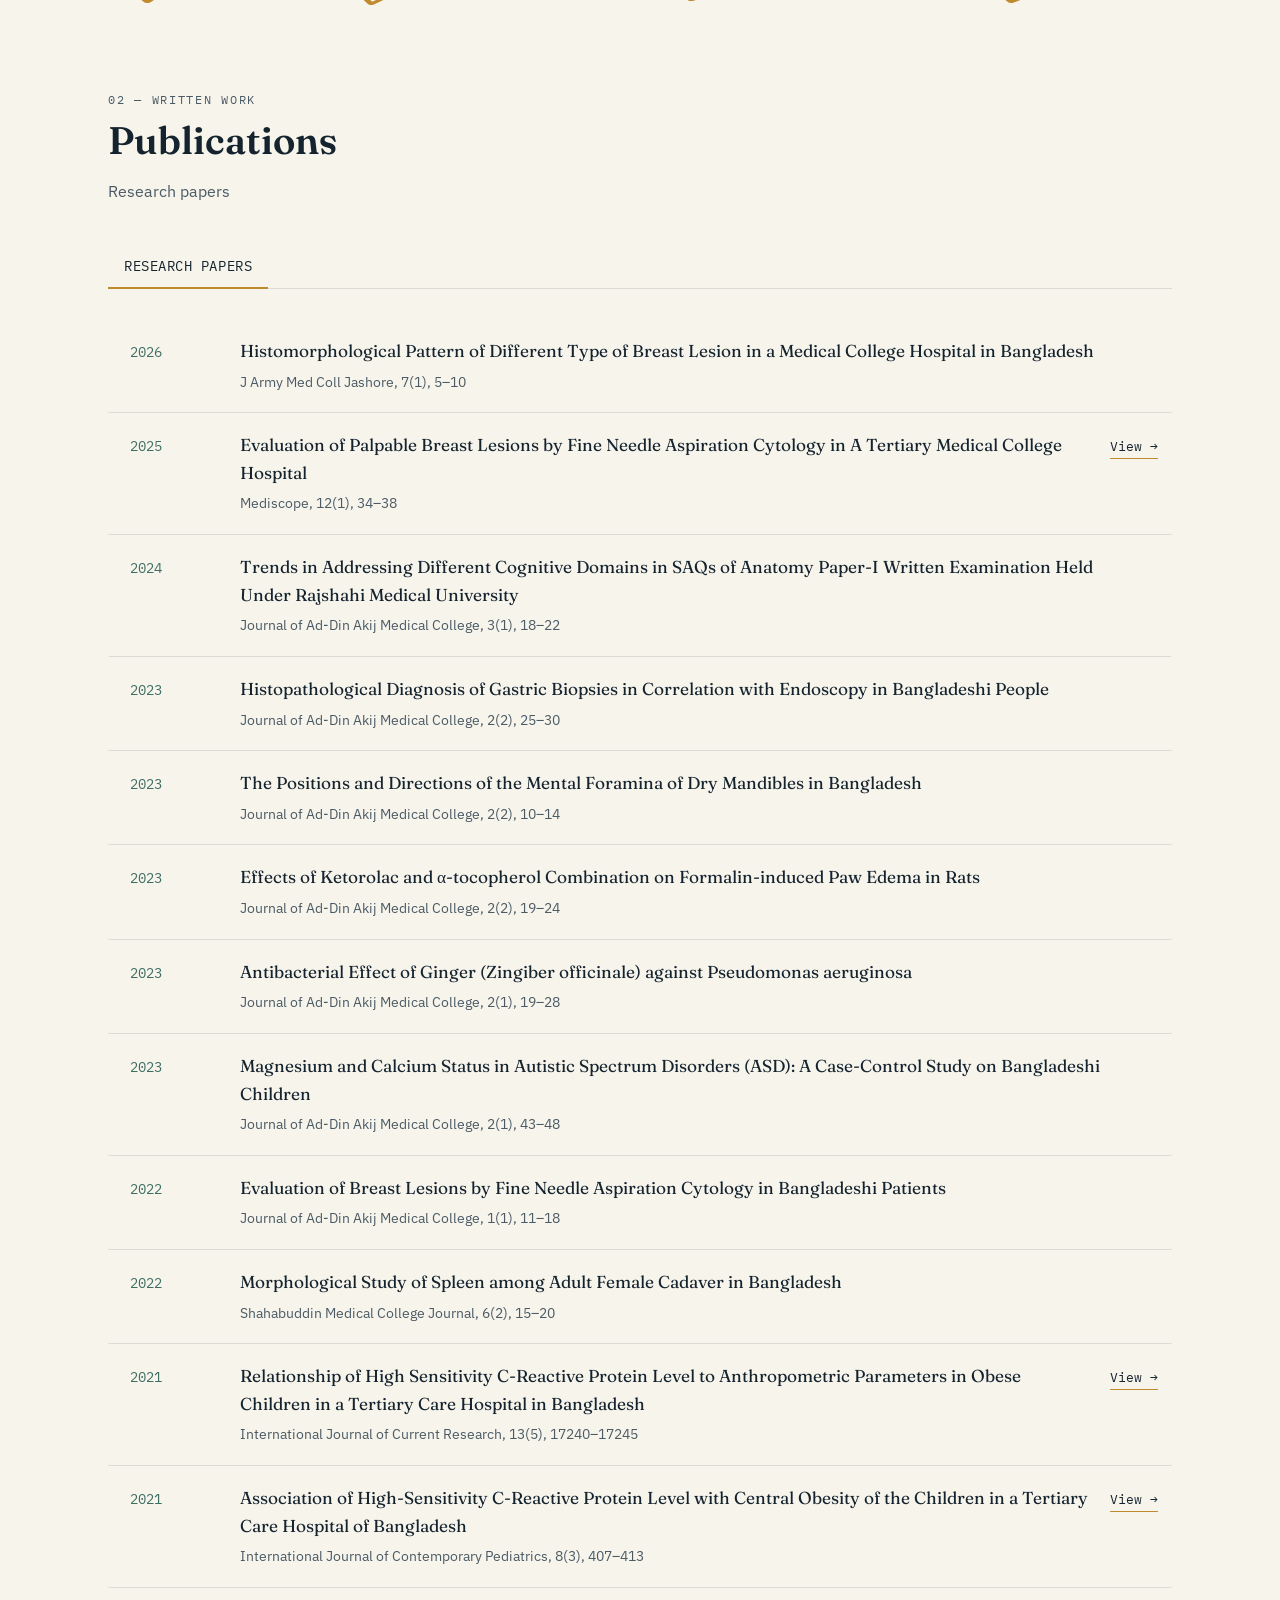
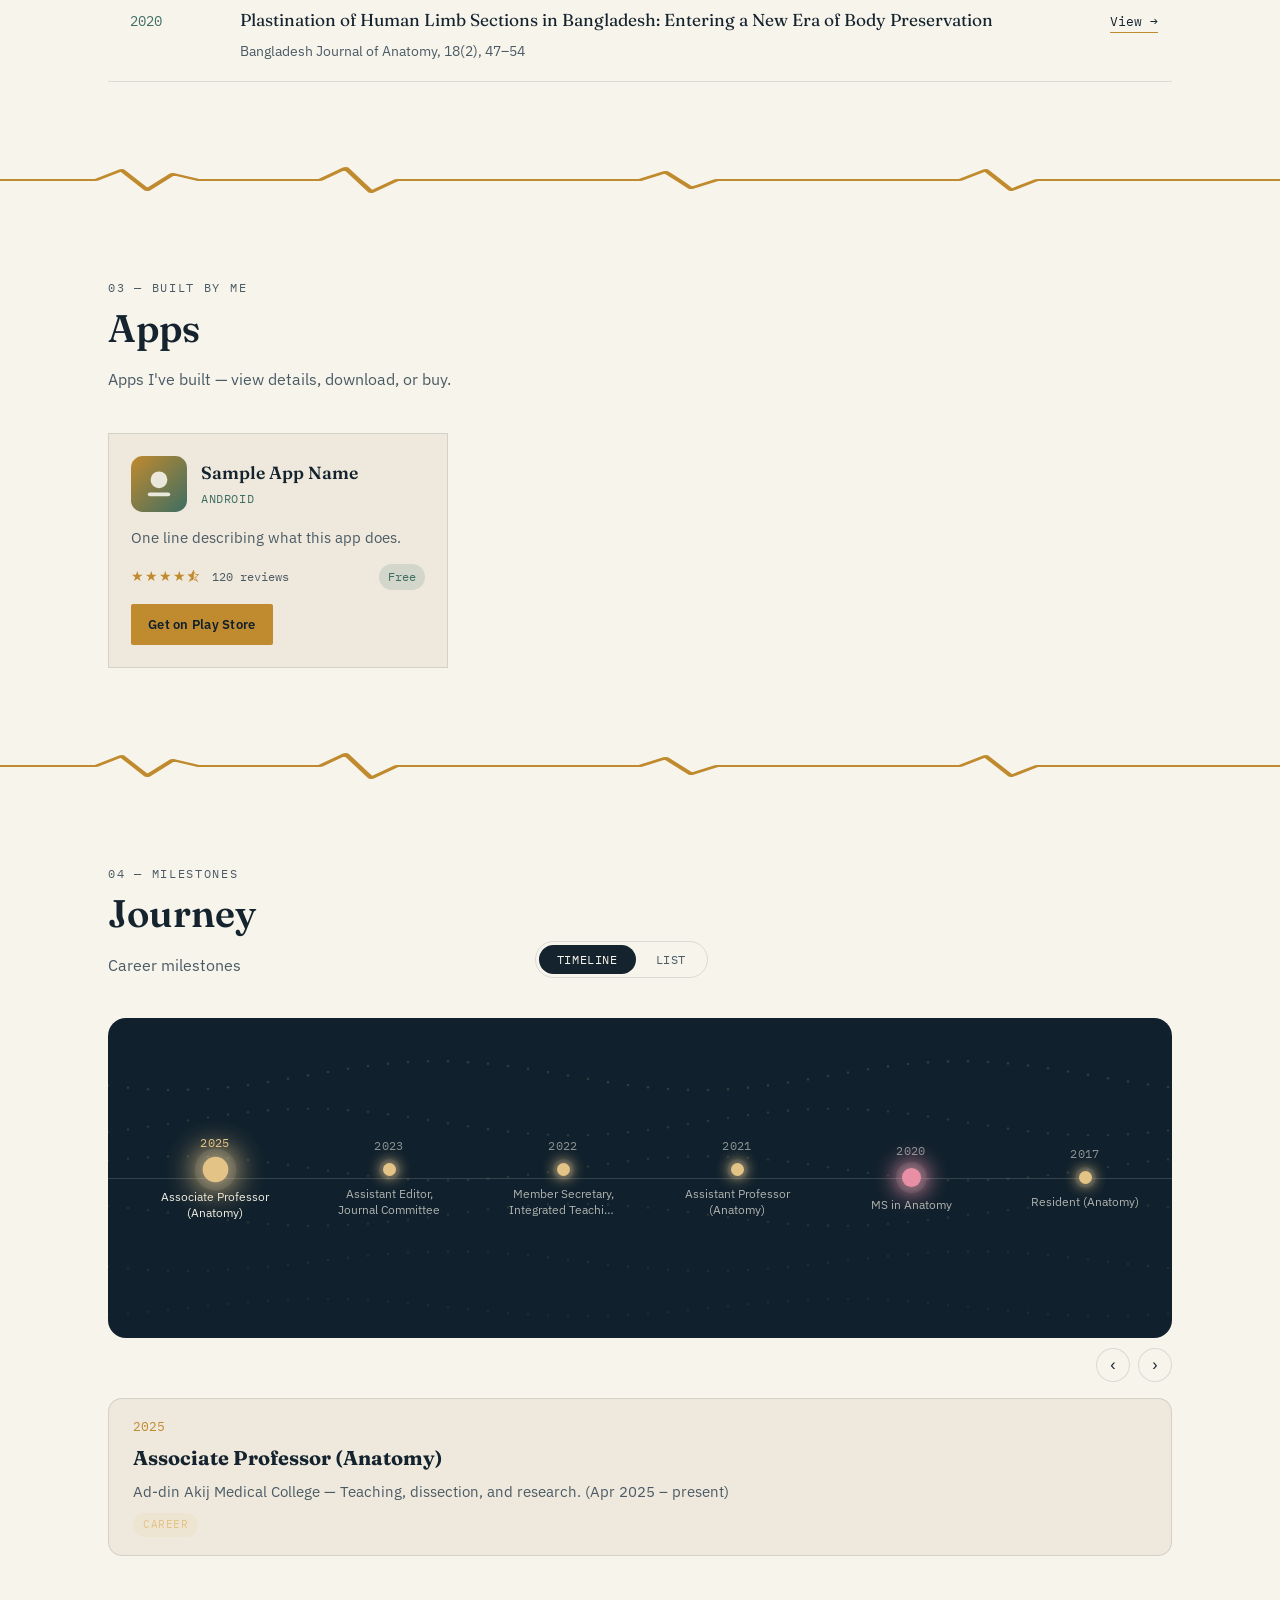
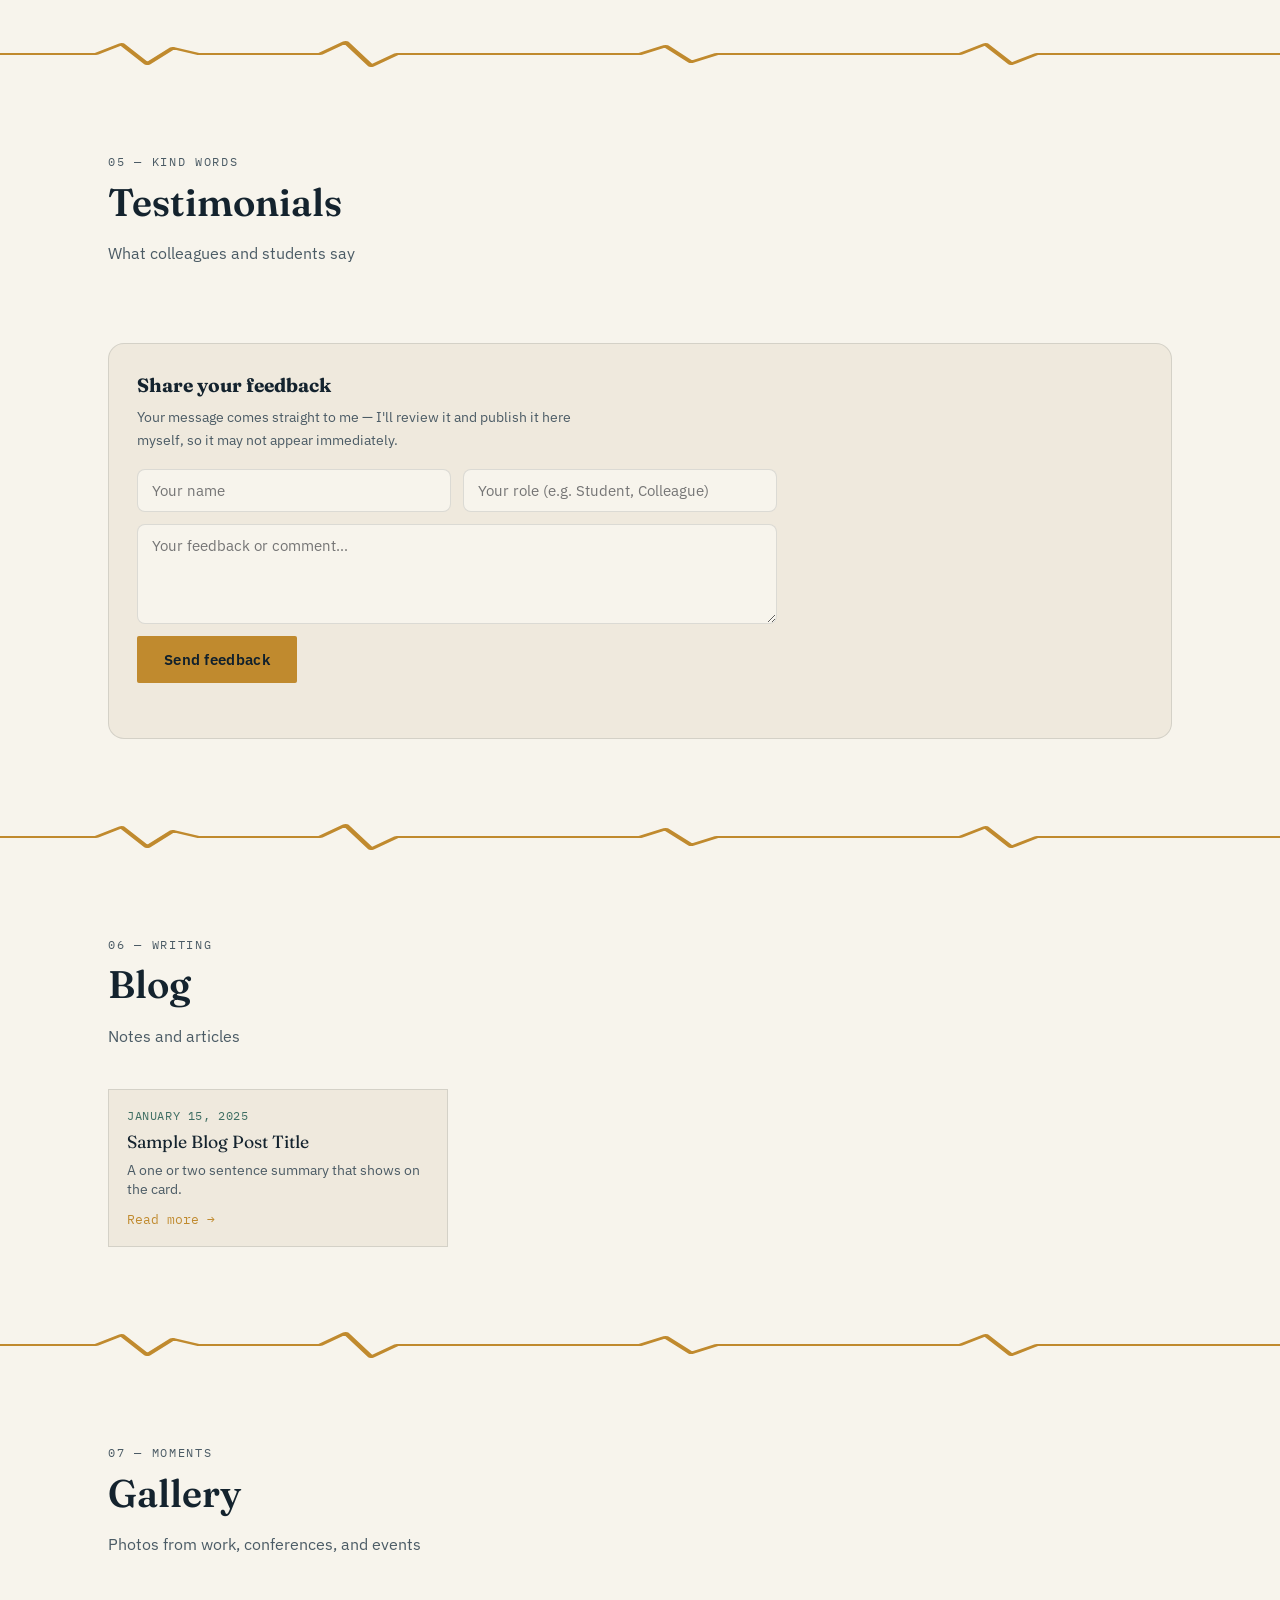
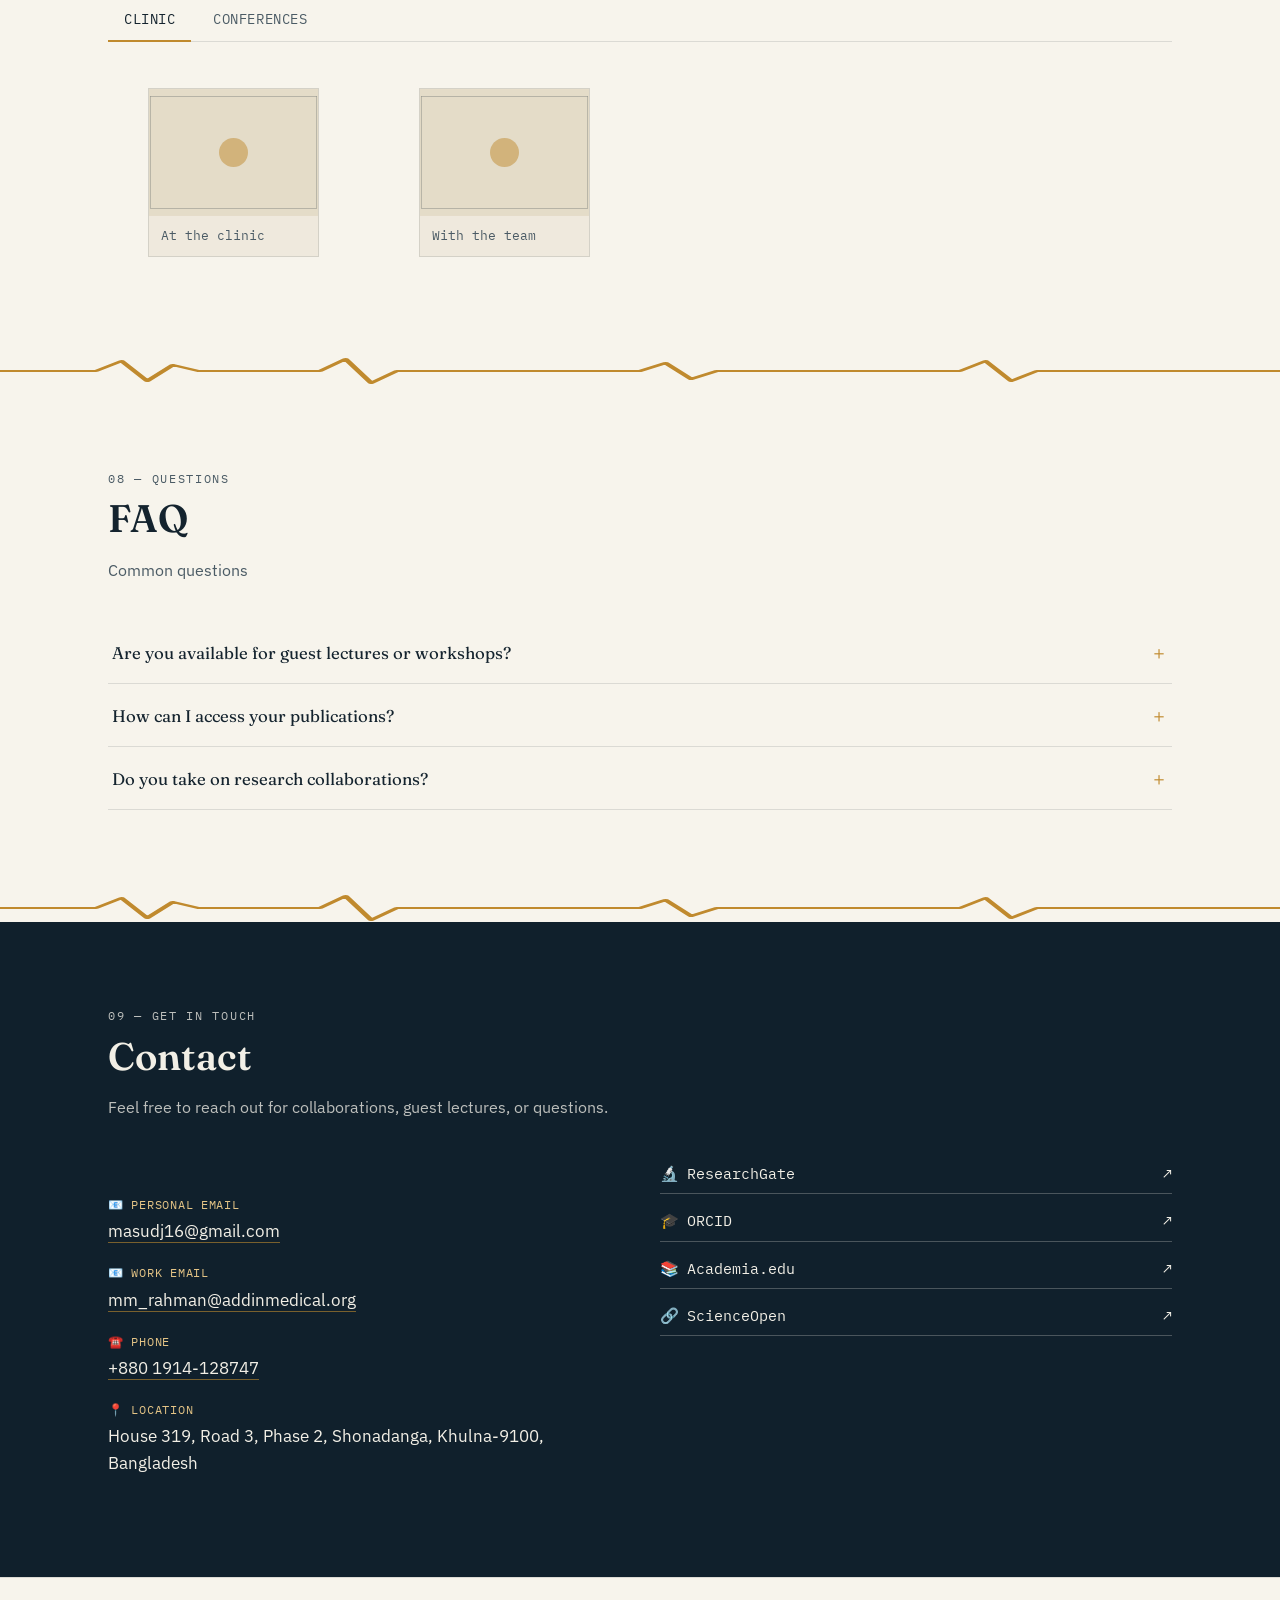
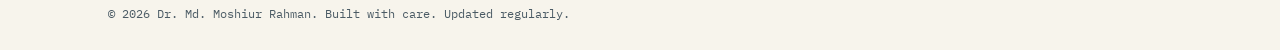
==== commit e4e40a1f: "new style" ====
--- a/index.html
+++ b/index.html
@@ -46,7 +46,6 @@
         <p class="tagline" id="hero-tagline"></p>
         <div class="hero-cta-row">
           <a class="btn btn-gold" id="hero-cta" href="#contact"></a>
-          <a class="btn btn-outline" id="hero-cv-btn" href="#" download style="display:none;">📄 Download CV</a>
         </div>
       </div>
       <div class="hero-photo-frame">
@@ -70,6 +69,7 @@
           <div class="about-text" id="about-text"></div>
           <ul class="credentials" id="about-credentials"></ul>
           <div class="stats-row" id="about-stats"></div>
+          <a class="btn btn-outline about-cv-btn" id="about-cv-btn" href="#" download style="display:none;">📄 Download CV</a>
         </div>
       </div>
     </div>
@@ -104,13 +104,30 @@
   <div class="ecg-slot"></div>
 
   <!-- JOURNEY -->
-  <section id="journey">
-    <div class="wrap">
-      <div class="section-head">
-        <p class="section-eyebrow">Milestones</p>
-        <h2 id="journey-heading"></h2>
-        <p id="journey-subheading"></p>
-      </div>
+  <section id="journey" data-view="timeline">
+    <div class="wrap">
+      <div class="section-head journey-head">
+        <div>
+          <p class="section-eyebrow">Milestones</p>
+          <h2 id="journey-heading"></h2>
+          <p id="journey-subheading"></p>
+        </div>
+        <div class="journey-view-toggle" role="group" aria-label="Journey view">
+          <button type="button" class="journey-view-btn" data-view="timeline" id="journey-view-timeline">Timeline</button>
+          <button type="button" class="journey-view-btn" data-view="list" id="journey-view-list">List</button>
+        </div>
+      </div>
+
+      <div class="journey-timeline-wrap" id="journey-timeline-wrap">
+        <canvas class="journey-wave" id="journey-wave"></canvas>
+        <div class="journey-track" id="journey-track"></div>
+      </div>
+      <div class="journey-scroll-btns">
+        <button type="button" class="journey-scroll-btn" id="journey-scroll-left" aria-label="Scroll left">‹</button>
+        <button type="button" class="journey-scroll-btn" id="journey-scroll-right" aria-label="Scroll right">›</button>
+      </div>
+      <div class="journey-detail" id="journey-detail"></div>
+
       <div class="journey-list" id="journey-list"></div>
     </div>
   </section>
@@ -125,6 +142,20 @@
         <p id="testimonials-subheading"></p>
       </div>
       <div class="testimonials-grid" id="testimonials-grid"></div>
+
+      <div class="feedback-box" id="feedback-box">
+        <h3 id="feedback-heading"></h3>
+        <p id="feedback-note"></p>
+        <form id="feedback-form" class="feedback-form">
+          <div class="field-row">
+            <input type="text" name="name" id="feedback-name" placeholder="Your name" required>
+            <input type="text" name="role" id="feedback-role" placeholder="Your role (e.g. Student, Colleague)">
+          </div>
+          <textarea name="message" id="feedback-message" placeholder="Your feedback or comment…" required rows="4"></textarea>
+          <button type="submit" class="btn btn-gold" id="feedback-submit">Send feedback</button>
+          <p class="feedback-status" id="feedback-status" role="status" aria-live="polite"></p>
+        </form>
+      </div>
     </div>
   </section>
   <div class="ecg-slot"></div>
@@ -188,7 +219,6 @@
 <footer class="site-footer">
   <div class="wrap footer-row">
     <span id="footer-note"></span>
-    <a href="#home" class="back-to-top">Back to top ↑</a>
   </div>
 </footer>
 
@@ -206,6 +236,9 @@
 <!-- WHATSAPP FLOATING BUTTON -->
 <a class="whatsapp-float" id="whatsapp-float" href="#" target="_blank" rel="noopener" style="display:none;" aria-label="Chat on WhatsApp">💬</a>
 
+<!-- BACK TO TOP FLOATING BUTTON -->
+<button class="back-to-top-float" id="back-to-top-float" type="button" aria-label="Back to top">↑</button>
+
 <script src="js/main.js"></script>
 </body>
 </html>
--- a/css/style.css
+++ b/css/style.css
@@ -408,6 +408,104 @@
 }
 .journey-desc { color: var(--ink-soft); margin: 0; font-size: 0.92rem; }
 
+/* ---- Journey: view toggle ---- */
+.journey-head { display: flex; align-items: flex-end; justify-content: space-between; gap: 20px; flex-wrap: wrap; }
+.journey-view-toggle { display: inline-flex; border: 1px solid var(--line); border-radius: 999px; padding: 3px; gap: 2px; }
+.journey-view-btn {
+  border: none; background: none; padding: 7px 18px; border-radius: 999px;
+  font-family: var(--font-mono); font-size: 0.74rem; letter-spacing: 0.05em; text-transform: uppercase;
+  cursor: pointer; color: var(--ink-soft); transition: background 0.2s ease, color 0.2s ease;
+}
+.journey-view-btn.active { background: var(--ink); color: var(--paper); }
+#journey[data-view="list"] .journey-timeline-wrap,
+#journey[data-view="list"] .journey-scroll-btns,
+#journey[data-view="list"] .journey-detail { display: none; }
+#journey[data-view="timeline"] .journey-list { display: none; }
+
+/* ---- Journey: animated wave timeline ---- */
+.journey-timeline-wrap {
+  position: relative;
+  background: var(--night);
+  border-radius: 18px;
+  overflow: hidden;
+  height: 320px;
+  margin-top: 26px;
+}
+.journey-wave { position: absolute; inset: 0; width: 100%; height: 100%; display: block; }
+.journey-track {
+  position: relative;
+  z-index: 2;
+  display: flex;
+  align-items: center;
+  height: 100%;
+  gap: 56px;
+  padding: 0 48px;
+  overflow-x: auto;
+  scroll-snap-type: x proximity;
+  scrollbar-width: thin;
+}
+.journey-track::-webkit-scrollbar { height: 5px; }
+.journey-track::-webkit-scrollbar-thumb { background: rgba(242,239,230,0.25); border-radius: 4px; }
+.journey-track::before {
+  content: ""; position: absolute; left: 0; right: 0; top: 50%; height: 1px;
+  background: rgba(242,239,230,0.16); z-index: 0;
+}
+.journey-node {
+  position: relative; z-index: 1; flex: 0 0 auto; width: 118px;
+  display: flex; flex-direction: column; align-items: center; gap: 10px;
+  background: none; border: none; cursor: pointer; scroll-snap-align: center;
+  font-family: var(--font-body); padding: 8px 4px;
+}
+.journey-node-year {
+  font-family: var(--font-mono); font-size: 0.76rem; color: rgba(242,239,230,0.55);
+  letter-spacing: 0.04em; transition: color 0.25s ease;
+}
+.journey-node-dot {
+  width: 13px; height: 13px; border-radius: 50%;
+  background: var(--node-color, var(--gold-soft));
+  box-shadow: 0 0 0 4px rgba(242,239,230,0.06), 0 0 14px 2px var(--node-color, var(--gold-soft));
+  transition: transform 0.25s ease, box-shadow 0.25s ease;
+}
+.journey-node.is-highlight .journey-node-dot {
+  width: 19px; height: 19px;
+  box-shadow: 0 0 0 6px rgba(242,239,230,0.08), 0 0 22px 6px var(--node-color, var(--gold-soft));
+}
+.journey-node-title {
+  font-size: 0.76rem; text-align: center; line-height: 1.3; max-width: 118px;
+  color: rgba(242,239,230,0.7);
+  display: -webkit-box; -webkit-line-clamp: 2; -webkit-box-orient: vertical; overflow: hidden;
+  transition: color 0.2s ease;
+}
+.journey-node:hover .journey-node-dot,
+.journey-node.active .journey-node-dot { transform: scale(1.35); }
+.journey-node.active .journey-node-year,
+.journey-node:hover .journey-node-year { color: var(--node-color, var(--gold-soft)); }
+.journey-node.active .journey-node-title { color: var(--on-dark); }
+
+.journey-scroll-btns { display: flex; gap: 8px; justify-content: flex-end; margin-top: 10px; }
+.journey-scroll-btn {
+  width: 34px; height: 34px; border-radius: 50%; border: 1px solid var(--line);
+  background: var(--paper); cursor: pointer; font-size: 1rem; color: var(--ink);
+  transition: border-color 0.2s ease, color 0.2s ease;
+}
+.journey-scroll-btn:hover { border-color: var(--gold); color: var(--gold); }
+
+.journey-detail {
+  margin-top: 16px; padding: 18px 24px; background: var(--paper-dim);
+  border: 1px solid var(--line); border-radius: 14px;
+}
+.journey-detail-year { font-family: var(--font-mono); font-size: 0.8rem; color: var(--gold); margin: 0; }
+.journey-detail-title { font-family: var(--font-display); font-size: 1.25rem; margin: 4px 0 6px; color: var(--ink); }
+.journey-detail-desc { color: var(--ink-soft); margin: 0; font-size: 0.92rem; }
+.journey-detail-cat {
+  display: inline-block; margin-top: 10px; font-family: var(--font-mono); font-size: 0.7rem;
+  letter-spacing: 0.05em; text-transform: uppercase; padding: 3px 10px; border-radius: 20px;
+}
+@media (max-width: 640px) {
+  .journey-timeline-wrap { height: 260px; }
+  .journey-track { gap: 34px; padding: 0 28px; }
+}
+
 /* ===================================================================
    TESTIMONIALS
    =================================================================== */
@@ -449,6 +547,33 @@
 }
 .testimonial-name { margin: 0; font-weight: 600; font-size: 0.92rem; color: var(--ink); }
 .testimonial-role { margin: 0; font-size: 0.8rem; color: var(--ink-soft); }
+
+/* ---- Feedback / comment submission form ---- */
+.feedback-box {
+  margin-top: 36px;
+  padding: 26px 28px;
+  background: var(--paper-dim);
+  border: 1px solid var(--line);
+  border-radius: 16px;
+}
+.feedback-box h3 { font-family: var(--font-display); font-size: 1.2rem; margin: 0 0 6px; color: var(--ink); }
+.feedback-box > p { margin: 0 0 18px; color: var(--ink-soft); font-size: 0.88rem; max-width: 60ch; }
+.feedback-form { display: flex; flex-direction: column; gap: 12px; max-width: 640px; }
+.feedback-form .field-row { display: grid; grid-template-columns: 1fr 1fr; gap: 12px; }
+.feedback-form input, .feedback-form textarea {
+  width: 100%; padding: 11px 14px; border: 1px solid var(--line); border-radius: 8px;
+  background: var(--paper); color: var(--ink); font-family: var(--font-body); font-size: 0.92rem;
+  transition: border-color 0.2s ease, box-shadow 0.2s ease;
+}
+.feedback-form input:focus, .feedback-form textarea:focus {
+  outline: none; border-color: var(--gold); box-shadow: 0 0 0 3px rgba(192,138,46,0.15);
+}
+.feedback-form textarea { resize: vertical; min-height: 96px; }
+.feedback-form button { align-self: flex-start; }
+.feedback-status { margin: 0; font-size: 0.86rem; color: var(--sage); min-height: 1.2em; }
+@media (max-width: 560px) {
+  .feedback-form .field-row { grid-template-columns: 1fr; }
+}
 
 /* ===================================================================
    BLOG
@@ -685,15 +810,83 @@
    =================================================================== */
 .reveal {
   opacity: 0;
-  transform: translateY(22px);
-  transition: opacity 0.6s ease, transform 0.6s ease;
+  transform: translateY(28px) scale(0.97);
+  transition: opacity 0.7s cubic-bezier(0.22, 1, 0.36, 1), transform 0.7s cubic-bezier(0.22, 1, 0.36, 1);
+  transition-delay: calc(var(--i, 0) * 70ms);
 }
 .reveal.reveal-in {
   opacity: 1;
-  transform: translateY(0);
+  transform: translateY(0) scale(1);
 }
 @media (prefers-reduced-motion: reduce) {
   .reveal { opacity: 1; transform: none; transition: none; }
+}
+
+/* ===================================================================
+   TILT / HOVER-LIFT CARDS (apps, testimonials, blog, gallery)
+   =================================================================== */
+.tilt-card {
+  --tilt-x: 0deg;
+  --tilt-y: 0deg;
+  transform: perspective(900px) rotateX(var(--tilt-x)) rotateY(var(--tilt-y)) translateZ(0);
+  transition: transform 0.25s ease, box-shadow 0.25s ease;
+  will-change: transform;
+}
+.tilt-card:hover { box-shadow: 0 20px 34px rgba(16, 32, 44, 0.18); }
+@media (hover: none) {
+  .tilt-card { transform: none !important; }
+}
+
+/* ===================================================================
+   HEADER SCROLL STATE
+   =================================================================== */
+header.site-header { transition: box-shadow 0.3s ease, padding 0.3s ease; }
+header.site-header.scrolled {
+  box-shadow: 0 6px 18px rgba(16, 32, 44, 0.08);
+}
+header.site-header.scrolled .nav-row { padding-top: 10px; padding-bottom: 10px; }
+
+/* ===================================================================
+   HERO PARALLAX
+   =================================================================== */
+.hero-photo-frame { transition: transform 0.1s linear; }
+.hero-eyebrow { transition: transform 0.1s linear; }
+
+/* ===================================================================
+   BACK TO TOP FLOATING BUTTON
+   =================================================================== */
+.back-to-top-float {
+  position: fixed;
+  bottom: 24px;
+  left: 24px;
+  width: 48px;
+  height: 48px;
+  border-radius: 50%;
+  border: 1px solid var(--line);
+  background: var(--paper);
+  color: var(--ink);
+  font-size: 1.2rem;
+  display: flex;
+  align-items: center;
+  justify-content: center;
+  cursor: pointer;
+  z-index: 90;
+  box-shadow: 0 8px 20px rgba(0,0,0,0.16);
+  opacity: 0;
+  pointer-events: none;
+  transform: translateY(14px) scale(0.85);
+  transition: opacity 0.3s ease, transform 0.3s ease, background 0.2s ease, color 0.2s ease, border-color 0.2s ease;
+}
+.back-to-top-float.show {
+  opacity: 1;
+  pointer-events: auto;
+  transform: translateY(0) scale(1);
+}
+.back-to-top-float:hover {
+  background: var(--gold);
+  border-color: var(--gold);
+  color: var(--night);
+  transform: translateY(-3px) scale(1.06);
 }
 
 /* ===================================================================
@@ -762,6 +955,7 @@
   letter-spacing: 0.06em;
   color: var(--ink-soft);
 }
+.about-cv-btn { margin-top: 30px; }
 
 @media (max-width: 760px) {
   .about-grid, .hero .wrap { grid-template-columns: 1fr; }
@@ -805,21 +999,44 @@
    =================================================================== */
 .pub-list { list-style: none; margin: 0; padding: 0; }
 .pub-item {
+  position: relative;
   display: grid;
   grid-template-columns: 90px 1fr auto;
   gap: 20px;
   align-items: baseline;
-  padding: 18px 14px;
+  padding: 18px 14px 18px 22px;
   border-bottom: 1px solid var(--line);
   border-radius: var(--radius);
-  transition: background 0.2s ease, transform 0.2s ease;
+  transition: background 0.25s ease, transform 0.25s ease;
+  overflow: hidden;
+}
+.pub-item::before {
+  content: "";
+  position: absolute;
+  left: 0;
+  top: 0;
+  bottom: 0;
+  width: 3px;
+  background: var(--gold);
+  transform: scaleY(0);
+  transform-origin: bottom;
+  transition: transform 0.35s cubic-bezier(0.22, 1, 0.36, 1);
 }
 .pub-item:hover {
   background: var(--paper-dim);
-  transform: translateX(4px);
-}
-.pub-year { font-family: var(--font-mono); color: var(--sage); font-size: 0.9rem; }
-.pub-title { font-family: var(--font-display); font-size: 1.08rem; margin: 0 0 4px; }
+  transform: translateX(6px);
+}
+.pub-item:hover::before { transform: scaleY(1); }
+.pub-year {
+  font-family: var(--font-mono);
+  color: var(--sage);
+  font-size: 0.9rem;
+  display: inline-block;
+  transition: transform 0.25s ease, color 0.25s ease;
+}
+.pub-item:hover .pub-year { transform: scale(1.18); color: var(--gold); }
+.pub-title { font-family: var(--font-display); font-size: 1.08rem; margin: 0 0 4px; transition: color 0.2s ease; }
+.pub-item:hover .pub-title { color: var(--gold); }
 .pub-journal { color: var(--ink-soft); font-size: 0.88rem; }
 .pub-actions { display: flex; gap: 14px; align-items: center; }
 .pub-link {
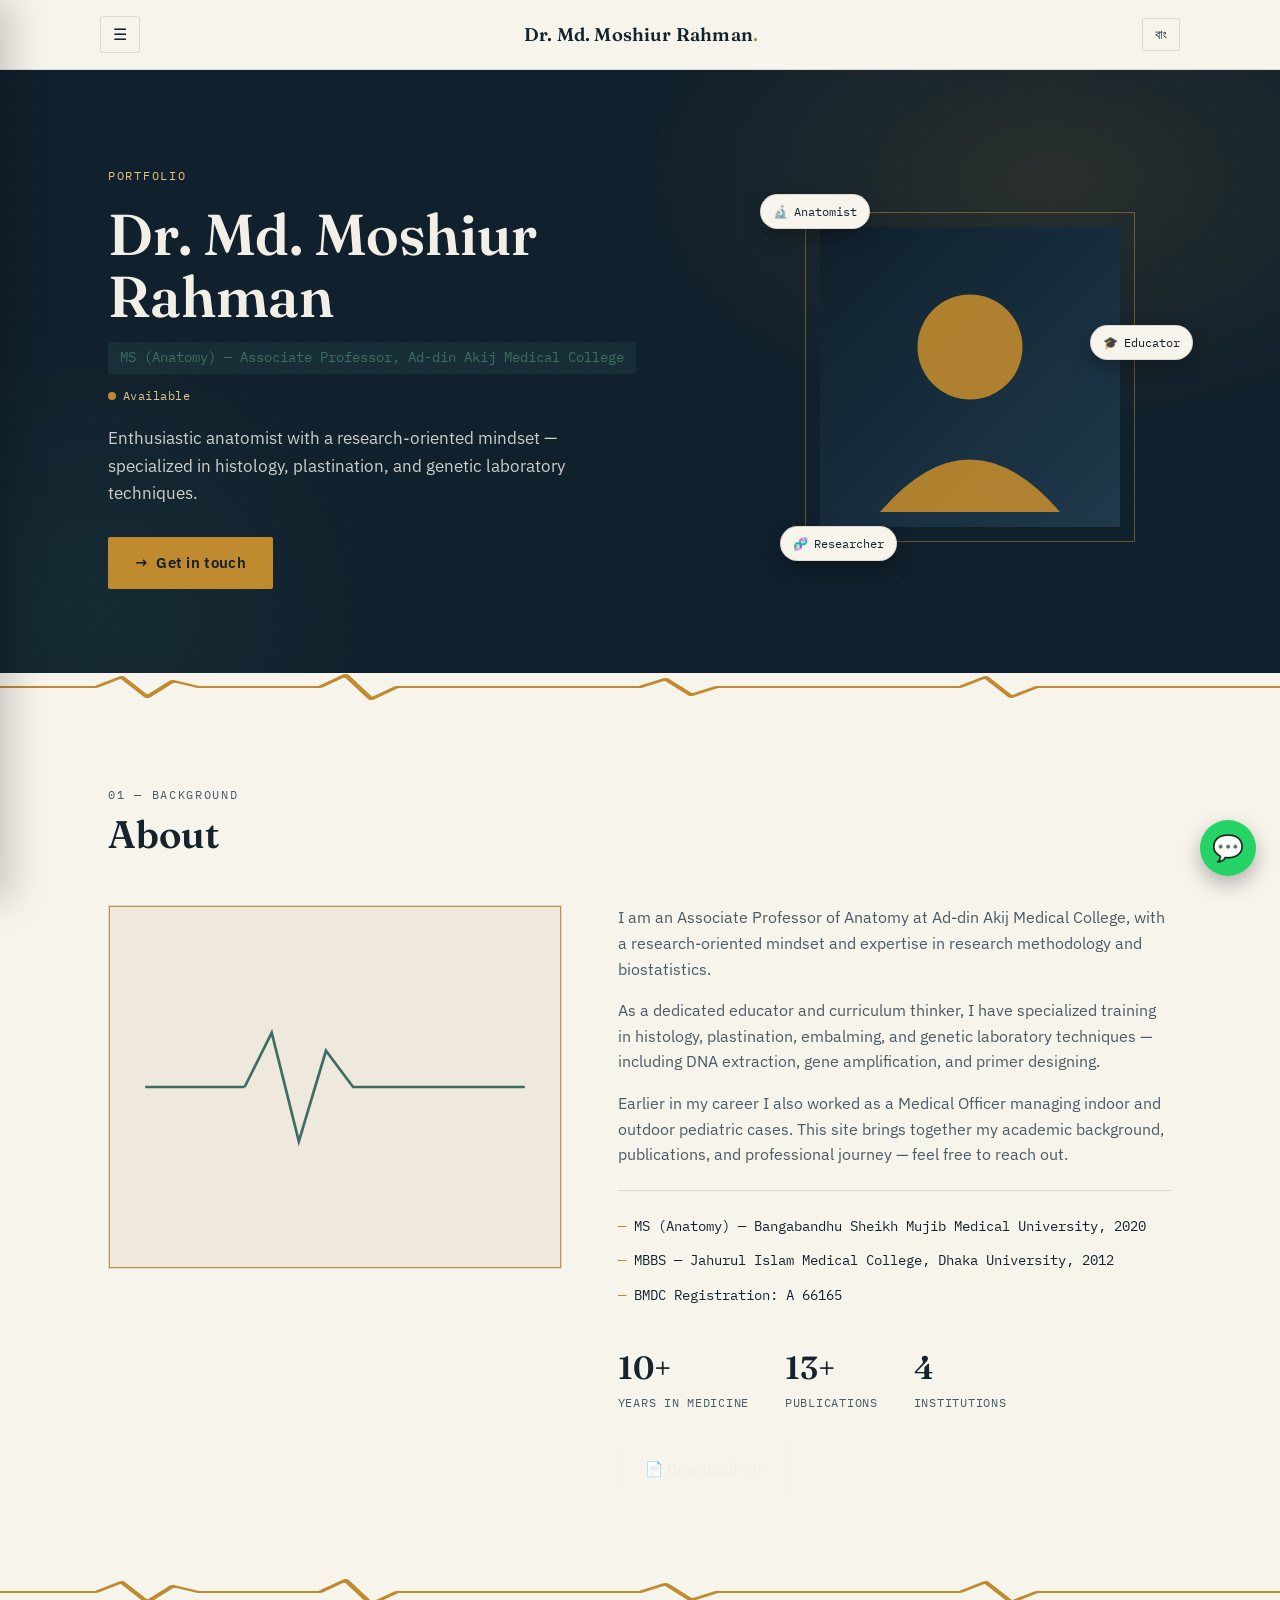
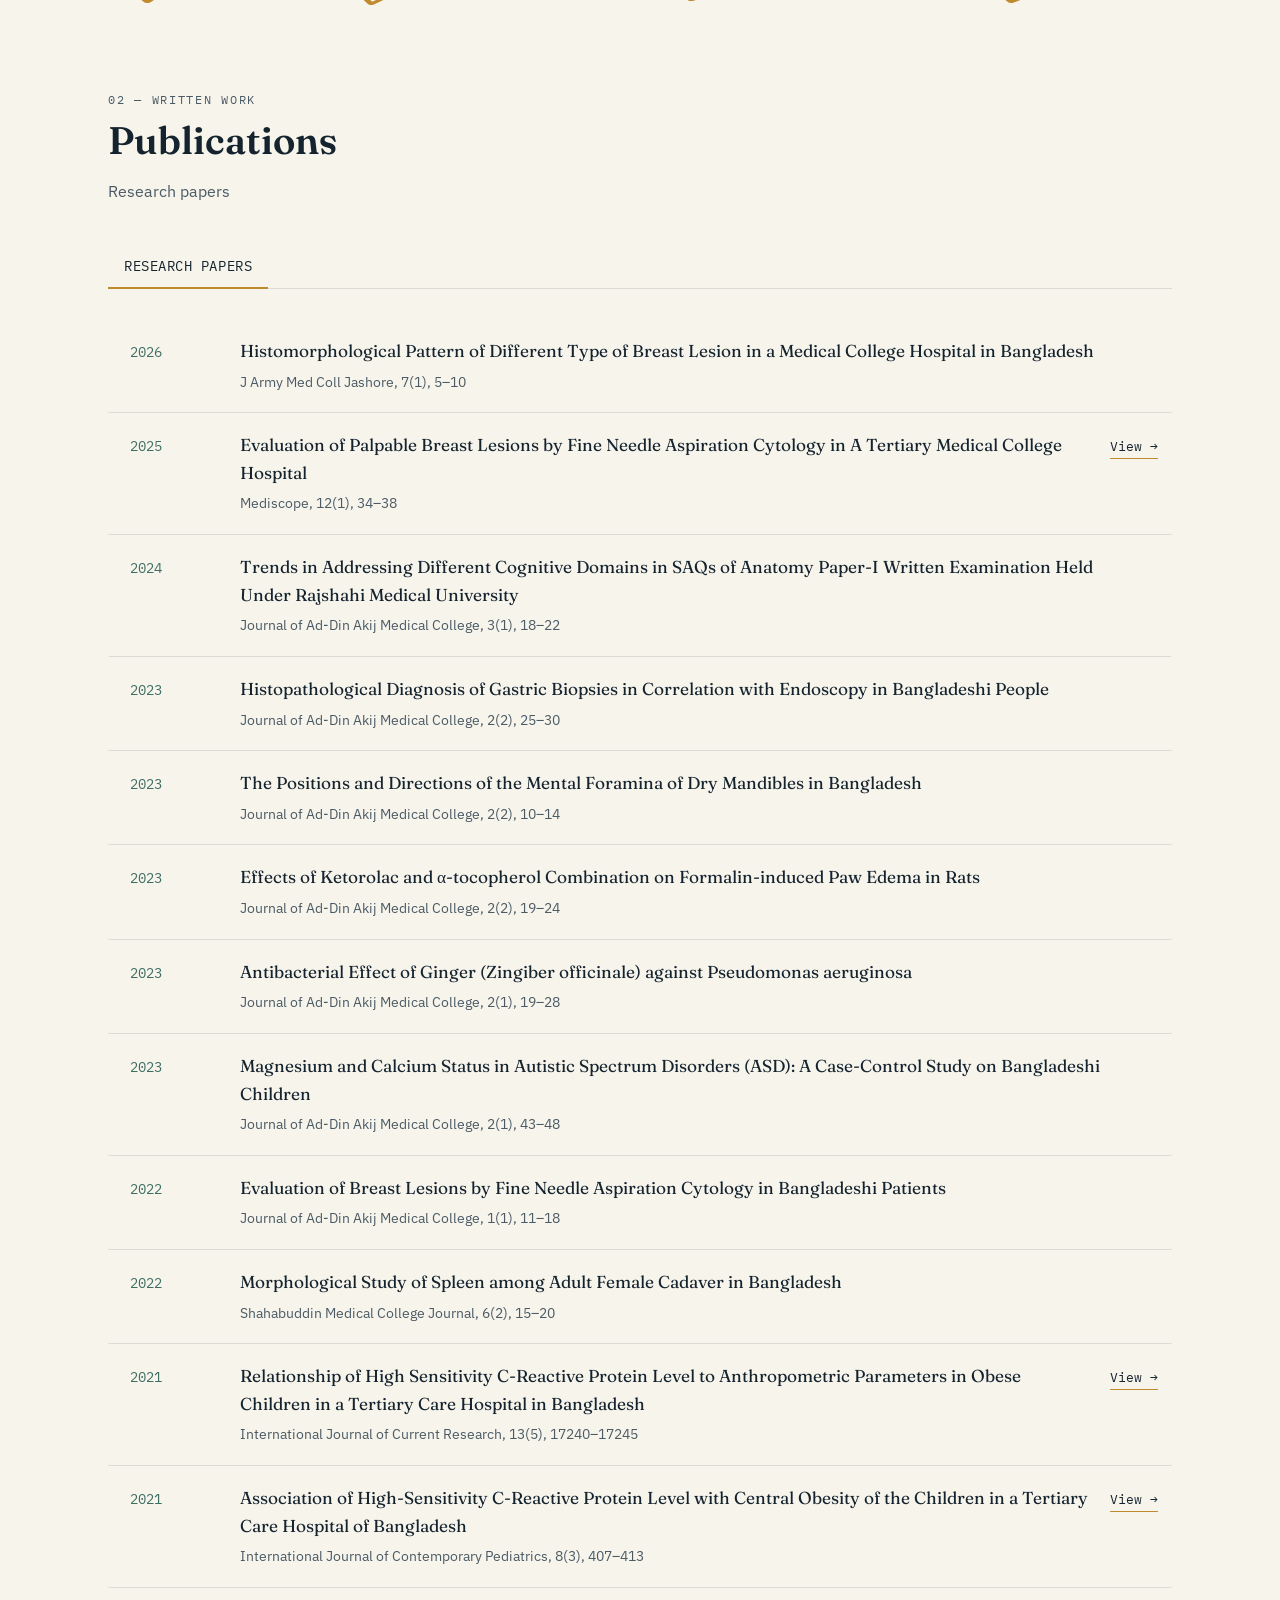
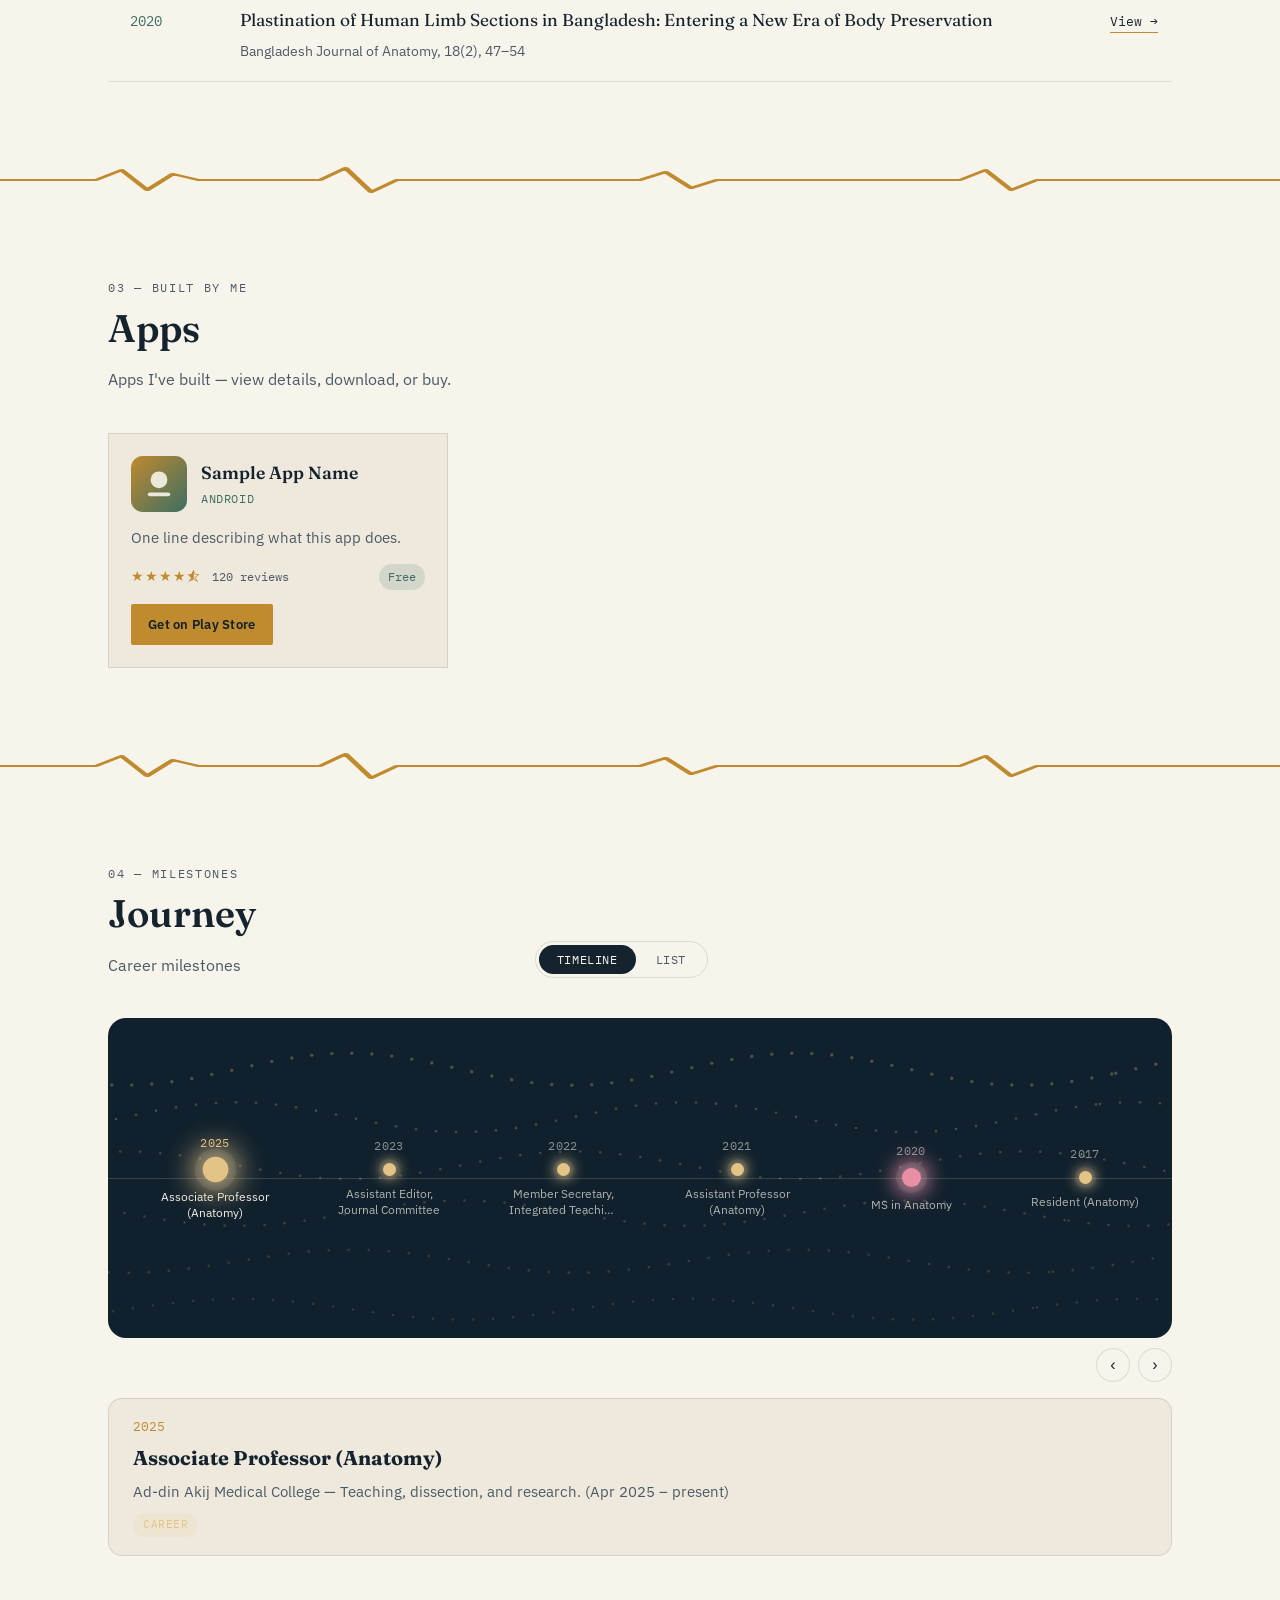
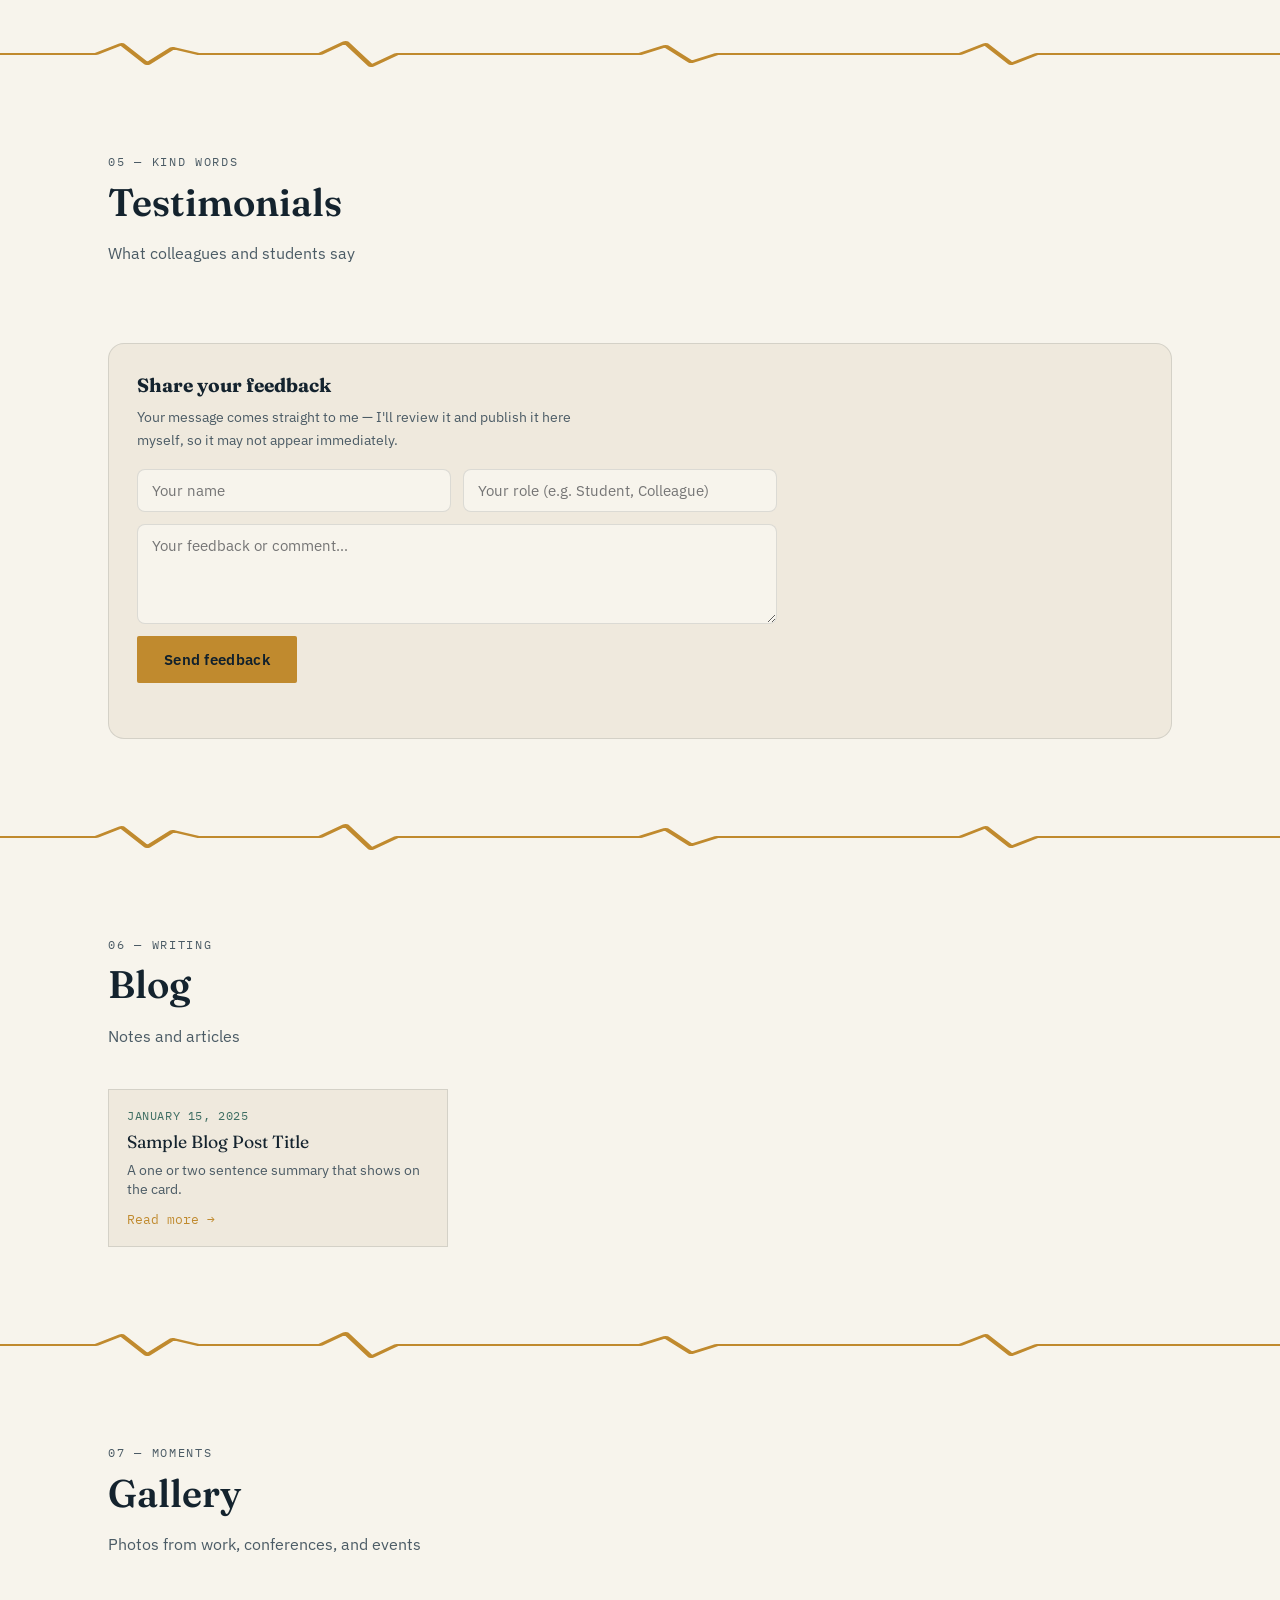
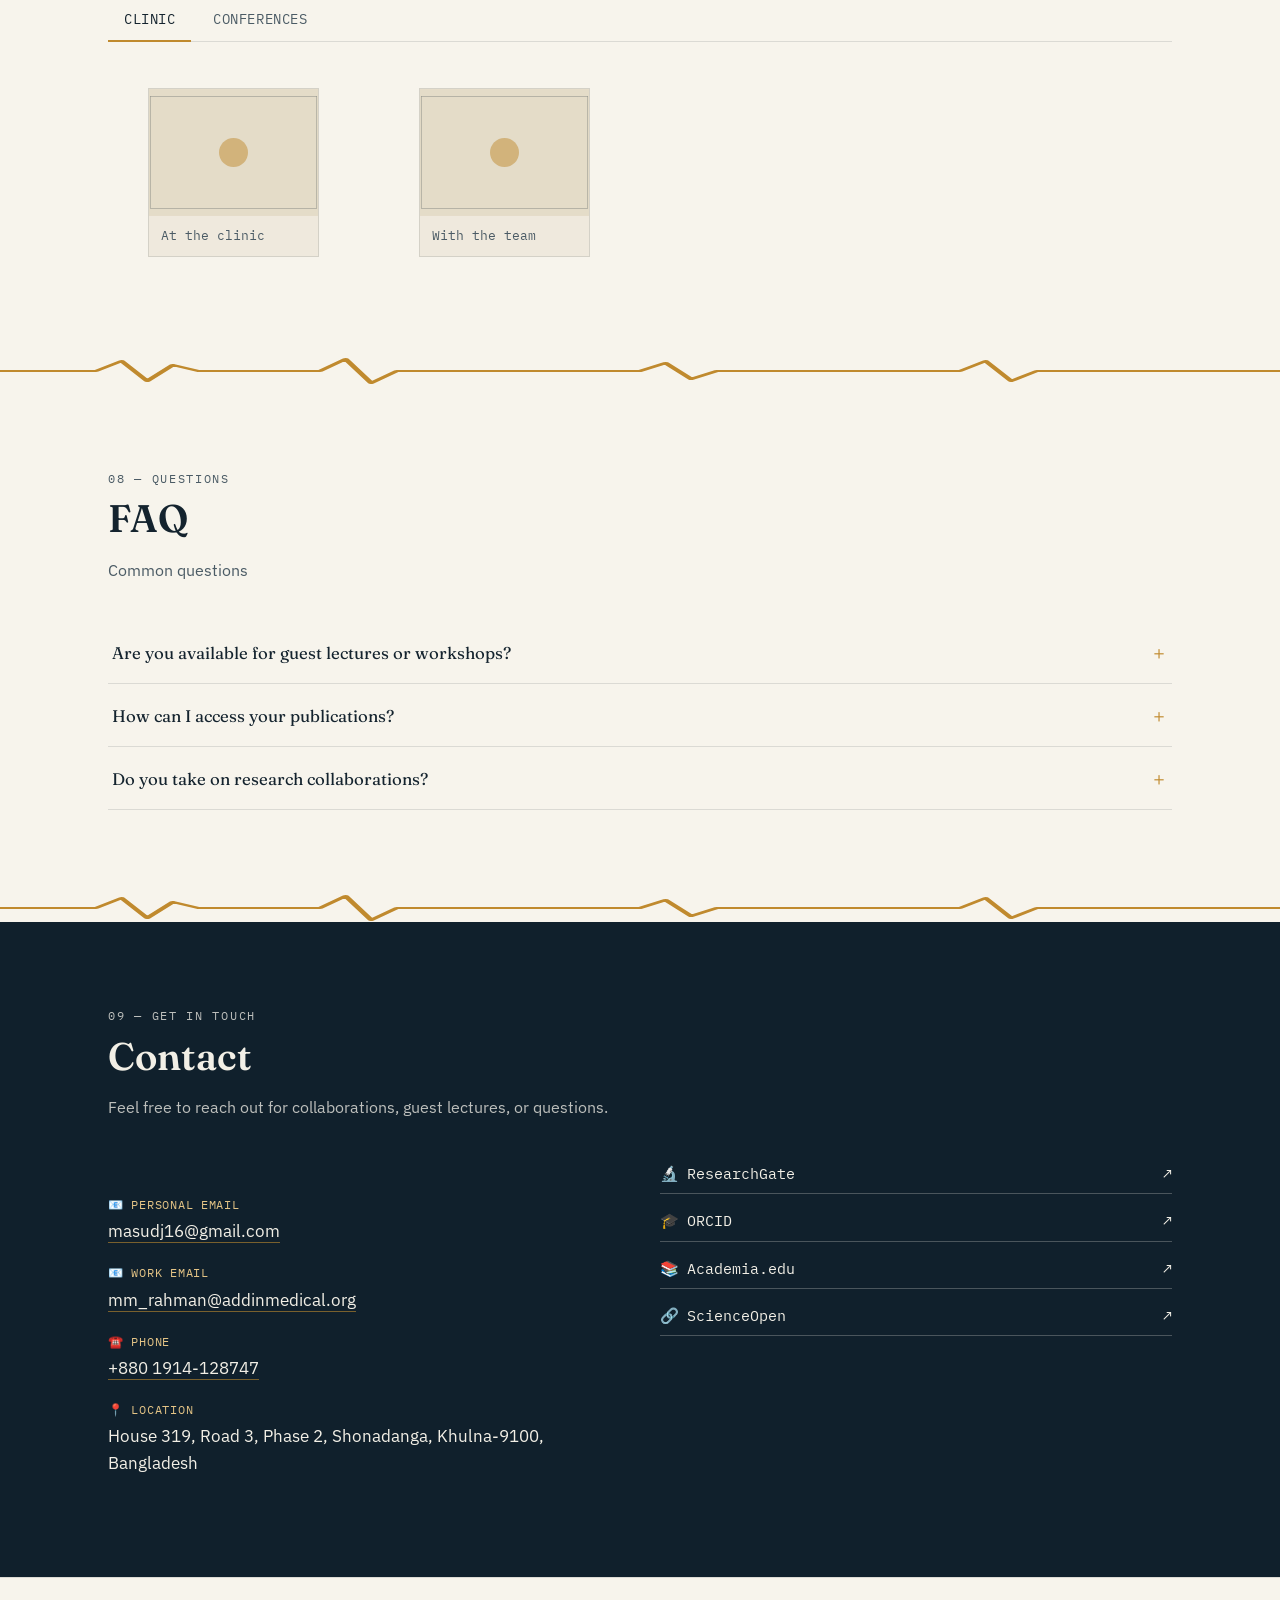
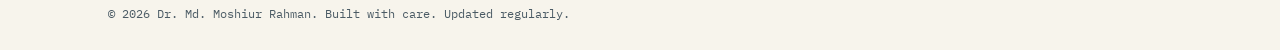
==== commit cb39f284: "final v1" ====
--- a/index.html
+++ b/index.html
@@ -7,7 +7,7 @@
 <meta name="description" content="Personal portfolio — physician & researcher.">
 <link rel="preconnect" href="https://fonts.googleapis.com">
 <link rel="preconnect" href="https://fonts.gstatic.com" crossorigin>
-<link href="https://fonts.googleapis.com/css2?family=Fraunces:wght@500;600;700&family=Playfair+Display:wght@600;700;800&family=Cormorant+Garamond:wght@600;700&family=DM+Serif+Display&family=Abril+Fatface&family=Marcellus&family=Space+Grotesk:wght@500;600;700&family=Inter:wght@400;500;600;700&family=Syne:wght@600;700;800&family=Poppins:wght@500;600;700&family=IBM+Plex+Sans:wght@400;500;600&family=IBM+Plex+Mono:wght@400;500&display=swap" rel="stylesheet">
+<link href="https://fonts.googleapis.com/css2?family=Fraunces:wght@500;600;700&family=Playfair+Display:wght@600;700;800&family=Cormorant+Garamond:wght@600;700&family=DM+Serif+Display&family=Abril+Fatface&family=Marcellus&family=Space+Grotesk:wght@500;600;700&family=Inter:wght@400;500;600;700&family=Syne:wght@600;700;800&family=Poppins:wght@500;600;700&family=IBM+Plex+Sans:wght@400;500;600&family=IBM+Plex+Mono:wght@400;500&family=Orbitron:wght@600;700;800&family=Bebas+Neue&family=Righteous&family=Unbounded:wght@600;700;800&display=swap" rel="stylesheet">
 <link rel="stylesheet" href="css/style.css">
 <script src="js/content.js"></script>
 <script src="js/themes.js"></script>
@@ -229,7 +229,9 @@
     <img class="blog-modal-cover" id="blog-modal-cover" src="" alt="" style="display:none;">
     <p class="blog-modal-date" id="blog-modal-date"></p>
     <h2 class="blog-modal-title" id="blog-modal-title"></h2>
+    <div class="blog-tags" id="blog-modal-tags" style="display:none;"></div>
     <div class="blog-modal-body" id="blog-modal-body"></div>
+    <div class="blog-modal-extra" id="blog-modal-extra" style="display:none;"></div>
   </div>
 </div>
 
--- a/css/style.css
+++ b/css/style.css
@@ -610,6 +610,13 @@
 .blog-excerpt { color: var(--ink-soft); font-size: 0.9rem; margin: 0 0 12px; }
 .blog-read-more { font-family: var(--font-mono); font-size: 0.8rem; color: var(--gold); }
 
+.blog-tags { display: flex; flex-wrap: wrap; gap: 6px; margin: 0 0 12px; }
+.blog-tag {
+  font-family: var(--font-mono); font-size: 0.7rem; letter-spacing: 0.03em;
+  padding: 3px 10px; border-radius: 20px; background: var(--paper-dim);
+  border: 1px solid var(--line); color: var(--ink-soft);
+}
+
 .blog-modal {
   position: fixed;
   inset: 0;
@@ -654,6 +661,19 @@
 .blog-modal-title { font-family: var(--font-display); font-size: 1.7rem; margin: 0 0 20px; color: var(--ink); }
 .blog-modal-body p { color: var(--ink-soft); line-height: 1.7; margin: 0 0 16px; }
 
+.blog-modal-extra { margin-top: 24px; padding-top: 20px; border-top: 1px solid var(--line); }
+.blog-external-link {
+  display: inline-block; font-family: var(--font-mono); font-size: 0.85rem;
+  color: var(--gold); margin-bottom: 14px;
+}
+.blog-attachments-label { font-family: var(--font-mono); font-size: 0.76rem; text-transform: uppercase; letter-spacing: 0.05em; color: var(--ink-soft); margin: 0 0 8px; }
+.blog-attachment {
+  display: flex; align-items: center; gap: 6px; padding: 9px 12px; margin-bottom: 6px;
+  border: 1px solid var(--line); border-radius: 8px; font-size: 0.88rem; color: var(--ink);
+  transition: border-color 0.2s ease, background 0.2s ease;
+}
+.blog-attachment:hover { border-color: var(--gold); background: var(--paper-dim); }
+
 /* ===================================================================
    FAQ
    =================================================================== */
@@ -910,6 +930,11 @@
   font-weight: 600;
 }
 .section-head p { color: var(--ink-soft); margin: 0; }
+
+/* ---- Custom (admin-created) sections ---- */
+.custom-section-body { max-width: 68ch; color: var(--ink); }
+.custom-section-body p { margin: 0 0 16px; line-height: 1.7; color: var(--ink); }
+.custom-section-body p:last-child { margin-bottom: 0; }
 
 /* ===================================================================
    ABOUT
